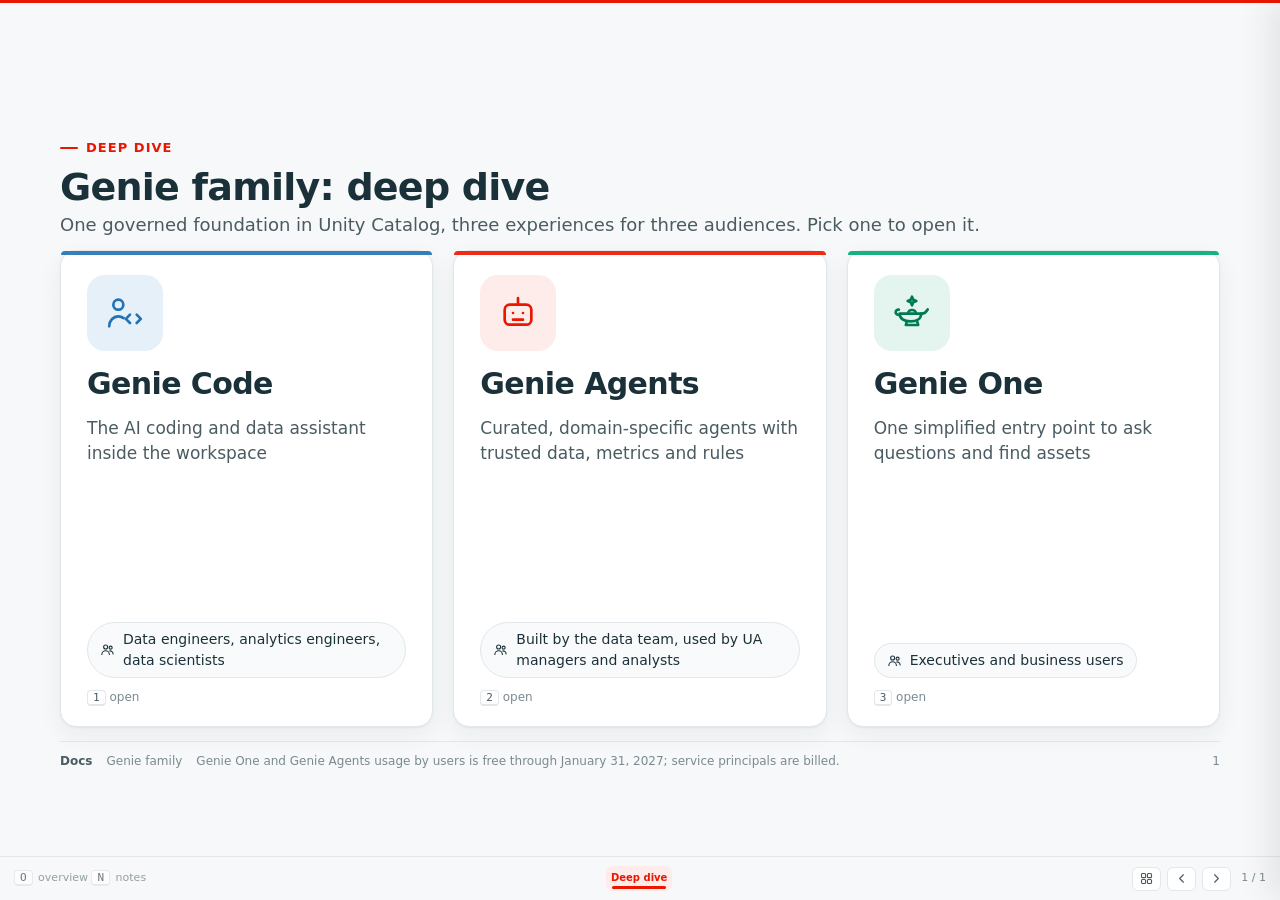
==== index.html @ 666afa41 "Genie family deep dive: standalone page Extracted from the Genie session deck (slide 7).  Co-authore" ====
<!doctype html>
<html lang="en">
<head>
<meta charset="utf-8">
<meta name="viewport" content="width=device-width, initial-scale=1">
<title>Genie family: deep dive</title>
<link rel="icon" type="image/svg+xml" href="data:image/svg+xml,%3Csvg xmlns='http://www.w3.org/2000/svg' viewBox='0 0 32 32'%3E%3Cg fill='none' stroke='%23FF3621' stroke-width='3.2' stroke-linejoin='round' stroke-linecap='round'%3E%3Cpath d='M16 4 28 10.5 16 17 4 10.5Z' fill='%23FF3621'/%3E%3Cpath d='M4 16 16 22.5 28 16'/%3E%3Cpath d='M4 21.5 16 28 28 21.5'/%3E%3C/g%3E%3C/svg%3E">
<link rel="stylesheet" href="style.css?v=1794839270">
</head>
<body>

<!-- Inline SVG icon sprite (no emojis) -->
<svg width="0" height="0" style="position:absolute" aria-hidden="true">
  <symbol id="i-code" viewBox="0 0 24 24"><path d="M8 7l-5 5 5 5M16 7l5 5-5 5M14 4l-4 16"/></symbol>
  <symbol id="i-agent" viewBox="0 0 24 24"><rect x="4" y="7" width="16" height="12" rx="3"/><path d="M12 3v4M9 12h.01M15 12h.01M9 16h6"/></symbol>
  <symbol id="i-one" viewBox="0 0 24 24"><path d="M12 2.2l.75 1.85 1.85.75-1.85.75L12 7.4l-.75-1.85-1.85-.75 1.85-.75z"/><path d="M9.6 12.4c0-1.3 1.05-2.2 2.4-2.2s2.4.9 2.4 2.2"/><path d="M4.6 12.4h12.9c0 2.9-2.6 4.6-6.45 4.6S4.6 15.3 4.6 12.4z"/><path d="M17.5 12.4c1.6.1 2.9-.8 3.9-2.5"/><path d="M4.6 13.2c-1.5.1-2.4-.7-2.4-1.7 0-.9.8-1.6 1.9-1.5"/><path d="M8.9 17l-.6 2.2h7.4l-.6-2.2"/></symbol>
  <symbol id="i-layers" viewBox="0 0 24 24"><path d="M12 3l9 5-9 5-9-5z"/><path d="M3 13l9 5 9-5"/></symbol>
  <symbol id="i-db" viewBox="0 0 24 24"><ellipse cx="12" cy="6" rx="7" ry="3"/><path d="M5 6v12c0 1.7 3.1 3 7 3s7-1.3 7-3V6M5 12c0 1.7 3.1 3 7 3s7-1.3 7-3"/></symbol>
  <symbol id="i-tag" viewBox="0 0 24 24"><path d="M3 12V4h8l10 10-8 8z"/><circle cx="7.5" cy="8.5" r="1.3"/></symbol>
  <symbol id="i-page" viewBox="0 0 24 24"><path d="M6 3h9l4 4v14H6z"/><path d="M15 3v4h4M9 12h7M9 16h5"/></symbol>
  <symbol id="i-cert" viewBox="0 0 24 24"><path d="M12 3l2.4 1.8 3-.2.9 2.9 2.4 1.8-1 2.8 1 2.8-2.4 1.8-.9 2.9-3-.2L12 21l-2.4-1.8-3 .2-.9-2.9-2.4-1.8 1-2.8-1-2.8 2.4-1.8.9-2.9 3 .2z"/><path d="M8.5 12l2.4 2.4 4.6-4.8"/></symbol>
  <symbol id="i-file" viewBox="0 0 24 24"><path d="M14 3H6v18h12V7z"/><path d="M14 3v4h4M9 13h6M9 17h6M9 9h2"/></symbol>
  <symbol id="i-plug" viewBox="0 0 24 24"><path d="M9 3v5M15 3v5M6 8h12v3a6 6 0 01-12 0zM12 17v4"/></symbol>
  <symbol id="i-branch" viewBox="0 0 24 24"><circle cx="12" cy="5" r="2.2"/><circle cx="5" cy="19" r="2.2"/><circle cx="12" cy="19" r="2.2"/><circle cx="19" cy="19" r="2.2"/><path d="M12 7.2v9.6M12 11c-5 0-7 2-7 5.8M12 11c5 0 7 2 7 5.8"/></symbol>
  <symbol id="i-route" viewBox="0 0 24 24"><circle cx="6" cy="18" r="2.5"/><circle cx="18" cy="6" r="2.5"/><path d="M8.5 18H15a3 3 0 000-6H9a3 3 0 010-6h6.5"/></symbol>
  <symbol id="i-check" viewBox="0 0 24 24"><circle cx="12" cy="12" r="9"/><path d="M8 12.5l2.8 2.8L16.5 9.5"/></symbol>
  <symbol id="i-shield" viewBox="0 0 24 24"><path d="M12 3l8 3v6c0 4.5-3.4 8.3-8 9-4.6-.7-8-4.5-8-9V6z"/><path d="M9 12l2 2 4-4"/></symbol>
  <symbol id="i-bolt" viewBox="0 0 24 24"><path d="M13 3L5 13h6l-1 8 8-10h-6z"/></symbol>
  <symbol id="i-terminal" viewBox="0 0 24 24"><rect x="3" y="4" width="18" height="16" rx="2"/><path d="M7 9l3 3-3 3M12 15h5"/></symbol>
  <symbol id="i-play" viewBox="0 0 24 24"><circle cx="12" cy="12" r="9"/><path d="M10 8.5v7l6-3.5z"/></symbol>
  <symbol id="i-flag" viewBox="0 0 24 24"><path d="M5 21V4M5 4h11l-2 4 2 4H5"/></symbol>
  <symbol id="i-link" viewBox="0 0 24 24"><path d="M10 14a4 4 0 005.7 0l3-3a4 4 0 00-5.7-5.7l-1 1"/><path d="M14 10a4 4 0 00-5.7 0l-3 3a4 4 0 005.7 5.7l1-1"/></symbol>
  <symbol id="i-target" viewBox="0 0 24 24"><circle cx="12" cy="12" r="9"/><circle cx="12" cy="12" r="5"/><circle cx="12" cy="12" r="1.3"/></symbol>
  <symbol id="i-chart" viewBox="0 0 24 24"><path d="M4 20V4M4 20h16"/><path d="M8 16v-4M12 16V8M16 16v-6"/></symbol>
  <symbol id="i-users" viewBox="0 0 24 24"><circle cx="9" cy="8" r="3.2"/><path d="M3 20c0-3.3 2.7-6 6-6s6 2.7 6 6"/><circle cx="17" cy="9" r="2.4"/><path d="M15.5 14.3A5 5 0 0121 19"/></symbol>
  <symbol id="i-eye" viewBox="0 0 24 24"><path d="M2 12s3.6-7 10-7 10 7 10 7-3.6 7-10 7S2 12 2 12z"/><circle cx="12" cy="12" r="3"/></symbol>
  <symbol id="i-text" viewBox="0 0 24 24"><path d="M5 6h14M5 11h14M5 16h9"/></symbol>
  <symbol id="i-join" viewBox="0 0 24 24"><circle cx="9" cy="12" r="5.5"/><circle cx="15" cy="12" r="5.5"/></symbol>
  <symbol id="i-server" viewBox="0 0 24 24"><rect x="4" y="4" width="16" height="7" rx="2"/><rect x="4" y="13" width="16" height="7" rx="2"/><path d="M8 7.5h.01M8 16.5h.01"/></symbol>
  <symbol id="i-git" viewBox="0 0 24 24"><circle cx="6" cy="6" r="2.2"/><circle cx="6" cy="18" r="2.2"/><circle cx="18" cy="9" r="2.2"/><path d="M6 8.2v7.6M18 11.2c0 3-3 4.3-9.8 5.4"/></symbol>
  <symbol id="i-chat" viewBox="0 0 24 24"><path d="M4 5h16v11H9l-5 4z"/></symbol>
  <symbol id="i-loop" viewBox="0 0 24 24"><path d="M4 12a8 8 0 0113.7-5.7L20 8.5M20 4v4.5h-4.5M20 12a8 8 0 01-13.7 5.7L4 15.5M4 20v-4.5h4.5"/></symbol>
  <symbol id="i-dash" viewBox="0 0 24 24"><rect x="3" y="4" width="18" height="16" rx="2"/><path d="M3 9h18M8 20V9"/></symbol>
  <symbol id="i-alert" viewBox="0 0 24 24"><path d="M12 3l10 18H2z"/><path d="M12 10v5M12 18h.01"/></symbol>
  <symbol id="i-dev" viewBox="0 0 24 24"><circle cx="8" cy="7" r="3"/><path d="M2.5 20c0-3.3 2.5-6 5.5-6 1.2 0 2.3.4 3.2 1.1"/><path d="M15 13l-2.5 2.5L15 18M19 13l2.5 2.5L19 18"/></symbol>
  <symbol id="i-skill" viewBox="0 0 24 24"><path d="M5 4h10l4 4v12H5z"/><path d="M15 4v4h4"/><path d="M9 14l2 2 4-4"/></symbol>
  <symbol id="i-hash" viewBox="0 0 24 24"><path d="M9 4L7 20M17 4l-2 16M4 9h16M3 15h16"/></symbol>
  <symbol id="i-frame" viewBox="0 0 24 24"><rect x="3" y="4" width="18" height="16" rx="2"/><rect x="7" y="8" width="10" height="8" rx="1"/></symbol>
  <symbol id="i-clock" viewBox="0 0 24 24"><circle cx="12" cy="12" r="9"/><path d="M12 7v5l3 2"/></symbol>
  <symbol id="i-live" viewBox="0 0 24 24"><circle cx="12" cy="12" r="9"/><path d="M10 8.5v7l6-3.5z"/></symbol>
  <symbol id="i-copy" viewBox="0 0 24 24"><rect x="8" y="8" width="12" height="12" rx="2"/><path d="M16 8V5a1 1 0 00-1-1H5a1 1 0 00-1 1v10a1 1 0 001 1h3"/></symbol>
  <symbol id="i-grid" viewBox="0 0 24 24"><rect x="4" y="4" width="6.5" height="6.5" rx="1.5"/><rect x="13.5" y="4" width="6.5" height="6.5" rx="1.5"/><rect x="4" y="13.5" width="6.5" height="6.5" rx="1.5"/><rect x="13.5" y="13.5" width="6.5" height="6.5" rx="1.5"/></symbol>
  <symbol id="i-gate" viewBox="0 0 24 24"><path d="M3 20V9l9-5 9 5v11"/><path d="M7 20v-7h10v7"/><path d="M12 13v7"/></symbol>
  <symbol id="i-down" viewBox="0 0 24 24"><path d="M12 5v14M6 13l6 6 6-6"/></symbol>
  <symbol id="i-box" viewBox="0 0 24 24"><rect x="4" y="4" width="16" height="16" rx="4"/><path d="M8.5 12.3l2.4 2.4 4.7-5"/></symbol>
  <symbol id="i-left" viewBox="0 0 24 24"><path d="M15 6l-6 6 6 6"/></symbol>
  <symbol id="i-right" viewBox="0 0 24 24"><path d="M9 6l6 6-6 6"/></symbol>
</svg>

<div class="progress" id="progress"></div>

<div class="stage">
<div class="deck" id="deck">

<!-- Genie family deep dive (interactive tiles and sub-views) -->
<section class="slide s-tight" data-title="Genie family: deep dive" data-rail="Deep dive" data-color="c-red" data-tiles>
  <span class="kicker">Deep dive</span>
  <h1>Genie family: deep dive</h1>
  <p class="lede">One governed foundation in Unity Catalog, three experiences for three audiences. Pick one to open it.</p>
  <div class="body">
    <div class="bigtiles">
      <button class="bigtile" data-open="d-code">
        <span class="bt-ic"><svg class="ic xl"><use href="#i-dev"/></svg></span>
        <span class="bt-name">Genie Code</span>
        <span class="bt-what">The AI coding and data assistant inside the workspace</span>
        <span class="bt-who"><svg class="ic sm"><use href="#i-users"/></svg>Data engineers, analytics engineers, data scientists</span>
        <span class="bt-key"><kbd>1</kbd> open</span>
      </button>
      <button class="bigtile" data-open="d-agents">
        <span class="bt-ic"><svg class="ic xl"><use href="#i-agent"/></svg></span>
        <span class="bt-name">Genie Agents</span>
        <span class="bt-what">Curated, domain-specific agents with trusted data, metrics and rules</span>
        <span class="bt-who"><svg class="ic sm"><use href="#i-users"/></svg>Built by the data team, used by UA managers and analysts</span>
        <span class="bt-key"><kbd>2</kbd> open</span>
      </button>
      <button class="bigtile" data-open="d-one">
        <span class="bt-ic"><svg class="ic xl"><use href="#i-one"/></svg></span>
        <span class="bt-name">Genie One</span>
        <span class="bt-what">One simplified entry point to ask questions and find assets</span>
        <span class="bt-who"><svg class="ic sm"><use href="#i-users"/></svg>Executives and business users</span>
        <span class="bt-key"><kbd>3</kbd> open</span>
      </button>
    </div>
  </div>
  <div class="foot"><div class="docs"><b>Docs</b>
    <a href="https://learn.microsoft.com/en-us/azure/databricks/genie/">Genie family</a>
    <span class="fnote">Genie One and Genie Agents usage by users is free through January 31, 2027; service principals are billed.</span>
  </div><span>1</span></div>
  <aside class="n"><ul>
    <li>Three products, one foundation. Same data, same permissions, three audiences.</li>
    <li>Press 1, 2 or 3 to open a view (B for agent best practices), Esc to come back. Right arrow walks Code, Agents, Best practices, One.</li>
    <li>The pricing note matters for the gateway design: user identity is free until end of January, service principals are billed.</li>
  </ul></aside>

  <!-- Detail: Genie Code -->
  <div class="detail" id="d-code">
    <div class="d-head"><button class="back" data-close><svg class="ic sm"><use href="#i-left"/></svg>Back <kbd>Esc</kbd></button>
      <nav class="tabs"><button data-open="d-code" class="on"><kbd>1</kbd>Genie Code</button><button data-open="d-agents" class=""><kbd>2</kbd>Genie Agents</button><button data-open="d-bp" class=""><kbd>b</kbd>Agent best practices</button><button data-open="d-one" class=""><kbd>3</kbd>Genie One</button></nav>
      <span class="d-title"><span class="badge-ic"><svg class="ic"><use href="#i-dev"/></svg></span>Genie Code</span>
      <span class="d-sub">For data engineers, analytics engineers and data scientists</span></div>
    <div class="d-grid">
      <div class="d-col">
        <h3>Where it runs</h3>
        <div class="chips">
          <span class="chip">Notebooks</span><span class="chip">SQL editor</span><span class="chip">Lakeflow Pipelines Editor</span><span class="chip">AI/BI dashboards</span><span class="chip">MLflow</span><span class="chip">Full-page command center</span>
        </div>
        <h3 style="margin-top:14px">Ask it for a task, it plans and runs it</h3>
        <div class="prompt gc c-blue"><span class="gc-tag">Analyze</span><span class="gc-p">"Write SQL on mv_ua_performance that shows weekly CPI, CTR and IPM for PixelMuse on TikTok Ads since September, run it, and explain what changed."</span>
          <span class="gc-a"><button class="copy" data-copy="Write SQL on mv_ua_performance that shows weekly CPI, CTR and IPM for PixelMuse on TikTok Ads since September, run it, and explain what changed." data-label="Copy prompt"><svg class="ic sm"><use href="#i-copy"/></svg><span>Copy prompt</span></button><a class="live-btn gc-open" target="_blank" rel="noopener" hidden><svg class="ic sm"><use href="#i-live"/></svg>Open in Genie Code</a></span></div>
        <div class="prompt gc c-orange"><span class="gc-tag">Build</span><span class="gc-p">"Draft a metric view YAML mv_ua_creative_health with IPM, CTR and CPI by app, channel and install week, with comments, display names and synonyms. Show the YAML only."</span>
          <span class="gc-a"><button class="copy" data-copy="Draft a metric view YAML mv_ua_creative_health with IPM, CTR and CPI by app, channel and install week, with comments, display names and synonyms. Show the YAML only." data-label="Copy prompt"><svg class="ic sm"><use href="#i-copy"/></svg><span>Copy prompt</span></button><a class="live-btn gc-open" target="_blank" rel="noopener" hidden><svg class="ic sm"><use href="#i-live"/></svg>Open in Genie Code</a></span></div>
        <div class="prompt gc c-green"><span class="gc-tag">Explain</span><span class="gc-p">"Explain how ROAS D7 is defined in mv_ua_performance, why immature cohorts are excluded, and how it differs from Blended ROAS."</span>
          <span class="gc-a"><button class="copy" data-copy="Explain how ROAS D7 is defined in mv_ua_performance, why immature cohorts are excluded, and how it differs from Blended ROAS." data-label="Copy prompt"><svg class="ic sm"><use href="#i-copy"/></svg><span>Copy prompt</span></button><a class="live-btn gc-open" target="_blank" rel="noopener" hidden><svg class="ic sm"><use href="#i-live"/></svg>Open in Genie Code</a></span></div>
        <p class="fine gc-hint" hidden>Opens the demo notebook: press Cmd+I and paste.</p>
        <p class="fine">Autonomous agent: plans, retrieves context, runs code and fixes errors. Governed by your Unity Catalog permissions.</p>
      </div>
      <div class="d-col">
        <div class="card tight">
          <div class="head"><div class="badge-ic"><svg class="ic"><use href="#i-skill"/></svg></div><h2>Skill-aware</h2></div>
          <ul>
            <li>Ships with built-in skills for notebooks, Unity Catalog, dashboards, pipelines and MLflow</li>
            <li>Add your own: workspace skills in <code>Workspace/.assistant/skills/</code>, user skills in your home folder</li>
            <li>Open Agent Skills standard; loaded automatically when relevant, or <code>@</code> mention one</li>
          </ul>
        </div>
        <button class="cta" data-open="d-own">
          <span class="badge-ic"><svg class="ic"><use href="#i-terminal"/></svg></span>
          <span><b>Your IDE, your coding agent</b><small>Not everyone builds in Genie Code. Use VS Code or Cursor with Claude Code, Codex or Cursor Agent, connected through Unity Gateway</small></span>
          <span class="bt-key"><kbd>C</kbd> open</span>
        </button>
      </div>
    </div>
    <div class="foot"><div class="docs"><b>Docs</b>
      <a href="https://learn.microsoft.com/en-us/azure/databricks/genie-code/">Genie Code</a>
      <a href="https://learn.microsoft.com/en-us/azure/databricks/genie-code/skills">Genie Code skills</a>
      <a href="https://learn.microsoft.com/en-us/azure/databricks/agent-skills/">Agent skills for coding assistants</a>
      <a href="https://learn.microsoft.com/en-us/azure/databricks/genie-agents/monitor#debug-responses-with-genie-code">Debug Genie with Genie Code</a>
    </div><span>Deep dive / Genie Code</span></div>
    <aside class="n"><ul>
      <li>This is for the people who build: the data platform team and analytics engineers.</li>
      <li>Three prompts, three jobs: analyze with SQL, build a metric view, explain a definition. Each runs on the demo data; open the notebook, press Cmd+I and paste.</li>
      <li>Skills are the lever for your standards: naming conventions, dbt patterns, PII handling, as a workspace skill everyone gets.</li>
      <li>If the team prefers Claude Code, Codex or Cursor, press C: same governance, same Genie, same skills.</li>
    </ul></aside>
  </div>

  <!-- Detail: Genie Agents -->
  <div class="detail" id="d-agents">
    <div class="d-head"><button class="back" data-close><svg class="ic sm"><use href="#i-left"/></svg>Back <kbd>Esc</kbd></button>
      <nav class="tabs"><button data-open="d-code" class=""><kbd>1</kbd>Genie Code</button><button data-open="d-agents" class="on"><kbd>2</kbd>Genie Agents</button><button data-open="d-bp" class=""><kbd>b</kbd>Agent best practices</button><button data-open="d-one" class=""><kbd>3</kbd>Genie One</button></nav>
      <span class="d-title"><span class="badge-ic"><svg class="ic"><use href="#i-agent"/></svg></span>Genie Agents</span>
      <span class="d-sub">Domain-specific environments where data teams configure trusted data, metrics and business rules</span></div>
    <div class="personas">
      <div class="p-group">
        <div class="persona c-blue"><span class="p-ic"><svg class="ic"><use href="#i-dev"/></svg></span><b>Curator</b><small>data team</small></div>
        <span class="plus">+</span>
        <div class="persona c-orange"><span class="p-ic"><svg class="ic"><use href="#i-target"/></svg></span><b>Subject matter expert</b><small>e.g. UA lead</small></div>
      </div>
      <div class="p-arrow c-orange"><span>build and tune</span><svg viewBox="0 0 120 16" class="arr"><path d="M2 8h112M106 2l8 6-8 6"/></svg><small>metric views, examples, benchmarks</small></div>
      <div class="persona agent c-red"><span class="p-ic"><svg class="ic"><use href="#i-agent"/></svg></span><b>UA Performance</b><small>Genie Agent</small></div>
      <div class="p-arrow c-green"><span>ask</span><svg viewBox="0 0 120 16" class="arr"><path d="M2 8h112M106 2l8 6-8 6"/></svg><small>in plain language</small></div>
      <div class="persona c-green"><span class="p-ic"><svg class="ic"><use href="#i-users"/></svg></span><b>End users</b><small>UA managers, marketing analysts</small></div>
    </div>
    <div class="d-grid" style="margin-top:14px">
      <div class="d-col">
        <h3>Questions it should answer</h3>
        <div class="bubble">Which channels had the best ROAS D7 in October?</div>
        <div class="bubble">Why did PixelMuse CPI on TikTok go up in October?</div>
        <div class="bubble">Which campaigns are below a 20% ROAS D7 target?</div>
        <button class="cta c-orange" data-open="d-bp"><span class="badge-ic"><svg class="ic"><use href="#i-check"/></svg></span><span><b>Agent best practices</b><small>How to build an agent like this one: nine habits from the official docs</small></span><span class="bt-key"><kbd>b</kbd> open</span></button>
      </div>
      <div class="d-col">
        <h3>Ways to reach it</h3>
        <div class="access">
          <a href="https://learn.microsoft.com/en-us/azure/databricks/genie-agents/talk-to-genie"><svg class="ic sm"><use href="#i-chat"/></svg>Genie Agent UI</a>
          <a href="https://learn.microsoft.com/en-us/azure/databricks/genie-one/chat"><svg class="ic sm"><use href="#i-one"/></svg>Genie One</a>
          <a href="https://learn.microsoft.com/en-us/azure/databricks/genie-one/genie-slack"><svg class="ic sm"><use href="#i-hash"/></svg>Slack</a>
          <a href="https://learn.microsoft.com/en-us/azure/databricks/integrations/msft-teams"><svg class="ic sm"><use href="#i-users"/></svg>Microsoft Teams</a>
          <a href="https://learn.microsoft.com/en-us/azure/databricks/genie-agents/embed"><svg class="ic sm"><use href="#i-frame"/></svg>Embedded in an app (iframe)</a>
          <a href="https://learn.microsoft.com/en-us/azure/databricks/genie-agents/conversation-api"><svg class="ic sm"><use href="#i-server"/></svg>Conversation API</a>
          <a href="https://learn.microsoft.com/en-us/azure/databricks/agents/mcp-tools/genie-agent"><svg class="ic sm"><use href="#i-terminal"/></svg>Genie Agent MCP server <span class="pill pp">Public Preview</span></a>
          <a href="https://learn.microsoft.com/en-us/azure/databricks/dashboards/genie-spaces"><svg class="ic sm"><use href="#i-dash"/></svg>Ask Genie on dashboards</a>
        </div>
      </div>
    </div>
    <div class="foot"><div class="docs"><b>Docs</b>
      <a href="https://learn.microsoft.com/en-us/azure/databricks/genie-agents/">Genie Agents</a>
      <a href="https://learn.microsoft.com/en-us/azure/databricks/genie-agents/best-practices">Curate an effective agent</a>
      <a href="https://learn.microsoft.com/en-us/azure/databricks/genie-agents/monitor">Test and monitor</a>
    </div><span>Deep dive / Genie Agents</span></div>
    <aside class="n"><ul>
      <li>An agent is a team effort: the curator knows the data, the UA lead knows what the numbers mean.</li>
      <li>These three questions are in the demo agent's benchmark set. Notice how specific they are: that is what good pilot questions look like.</li>
      <li>One agent, many doors: the same agent answers in its own UI, Genie One, Slack, Teams, an embedded iframe, the API or MCP.</li>
    </ul></aside>
  </div>

  <!-- Detail: Genie One -->
  <div class="detail" id="d-one">
    <div class="d-head"><button class="back" data-close><svg class="ic sm"><use href="#i-left"/></svg>Back <kbd>Esc</kbd></button>
      <nav class="tabs"><button data-open="d-code" class=""><kbd>1</kbd>Genie Code</button><button data-open="d-agents" class=""><kbd>2</kbd>Genie Agents</button><button data-open="d-bp" class=""><kbd>b</kbd>Agent best practices</button><button data-open="d-one" class="on"><kbd>3</kbd>Genie One</button></nav>
      <span class="d-title"><span class="badge-ic"><svg class="ic"><use href="#i-one"/></svg></span>Genie One</span>
      <span class="d-sub">For executives, leadership and cross-functional business users <button class="ent-btn" data-ent><svg class="ic sm"><use href="#i-shield"/></svg>Enterprise-ready features</button></span></div>
    <div class="d-grid one">
      <div class="d-col">
        <svg class="onemap" viewBox="0 0 620 236" role="img" aria-label="Genie One routes a question to Genie Agents, dashboards, apps, metric views and Pages under the asking user's Unity Catalog permissions">
          <rect x="6" y="62" width="608" height="170" rx="14" class="frame"/>
          <text x="20" y="225" class="frame-t">Unity Catalog permissions of the asking user</text>
          <rect x="210" y="4" width="200" height="44" rx="12" class="hub"/>
          <text x="310" y="24" class="hub-t">Genie One</text>
          <text x="310" y="40" class="hub-s">routes, answers, cites sources</text>
          <g class="edges"><path d="M310 48 V74"/><path d="M85 74 H535"/><path d="M85 74 V84"/><path d="M235 74 V84"/><path d="M385 74 V84"/><path d="M535 74 V84"/>
            <path d="M160 74 V150"/><path d="M310 74 V150"/><path d="M460 74 V150"/></g>
          <g class="node agent"><rect x="20" y="84" width="130" height="50" rx="10"/><text x="85" y="105">UA</text><text x="85" y="121">Performance</text></g>
          <g class="node agent"><rect x="170" y="84" width="130" height="50" rx="10"/><text x="235" y="105">Subscription</text><text x="235" y="121">Revenue</text></g>
          <g class="node agent"><rect x="320" y="84" width="130" height="50" rx="10"/><text x="385" y="105">UA Playbook</text><text x="385" y="121">(files)</text></g>
          <g class="node"><rect x="470" y="84" width="130" height="50" rx="10"/><text x="535" y="105">AI/BI</text><text x="535" y="121">dashboards</text></g>
          <g class="node"><rect x="94" y="150" width="132" height="44" rx="10"/><text x="160" y="176">Metric views, tables</text></g>
          <g class="node page"><rect x="244" y="150" width="132" height="44" rx="10"/><text x="310" y="176">Pages</text></g>
          <g class="node"><rect x="394" y="150" width="132" height="44" rx="10"/><text x="460" y="176">Apps</text></g>
        </svg>
        <p class="fine">"It searches available Genie Agents for one relevant to your question." If none matches, it searches for relevant data assets.</p>
      </div>
      <div class="d-col">
        <h3>Use it when</h3>
        <div class="scen"><svg class="ic sm"><use href="#i-chart"/></svg><span>The CEO asks how marketing efficiency trended this quarter across all apps</span></div>
        <div class="scen"><svg class="ic sm"><use href="#i-route"/></svg><span>Someone needs the right dashboard or agent without knowing where it lives</span></div>
        <div class="scen"><svg class="ic sm"><use href="#i-page"/></svg><span>A manager asks for the definition of pLTV and gets the certified Page, cited</span></div>
        <div class="scen"><svg class="ic sm"><use href="#i-clock"/></svg><span>A morning briefing across domains, as a scheduled task by email</span></div>
      </div>
    </div>
    <div class="onto">
      <div class="onto-h"><svg class="ic"><use href="#i-layers"/></svg><b>Genie Ontology</b><span>"Genie treats modeled knowledge as more authoritative than learned knowledge, so it takes precedence when the two conflict."</span></div>
      <div class="onto-g">
        <div class="onto-c mod"><h4>Modeled knowledge <small>you define, govern and certify</small></h4><div class="chips">
          <a class="chip" href="https://learn.microsoft.com/en-us/azure/databricks/uc-semantics/agent-metadata">Metric views: comments, display names, synonyms, formats</a>
          <a class="chip" href="https://learn.microsoft.com/en-us/azure/databricks/uc-semantics/pages">Pages with synonyms</a>
          <a class="chip" href="https://learn.microsoft.com/en-us/azure/databricks/uc-semantics/domains">Domains</a>
          <a class="chip" href="https://learn.microsoft.com/en-us/azure/databricks/uc-semantics/wikis">Wikis <span class="pill beta">Beta</span></a>
          <a class="chip" href="https://learn.microsoft.com/en-us/azure/databricks/data-governance/unity-catalog/certify-deprecate-data">Certification and deprecation</a>
          <a class="chip" href="https://learn.microsoft.com/en-us/azure/databricks/genie/genie-ontology/">Curated Genie Agents</a></div></div>
        <div class="onto-c lrn"><h4>Learned knowledge <small>extracted automatically, ranked by authority</small></h4><div class="chips">
          <span class="chip">Metric views</span><span class="chip">Dashboards</span><span class="chip">SQL queries, incl. dbt runs</span><span class="chip">Genie Agents</span>
          <a class="chip" href="https://learn.microsoft.com/en-us/azure/databricks/genie/genie-ontology/external-knowledge-sources/">BI tool definitions <span class="pill beta">Beta</span></a></div></div>
        <div class="onto-c base"><h4>Also in play</h4><div class="chips">
          <a class="chip" href="https://learn.microsoft.com/en-us/azure/databricks/genie-agents/concepts">UC table and column comments, PK and FK (Genie Agents)</a>
          <a class="chip" href="https://learn.microsoft.com/en-us/azure/databricks/genie-one/chat">Your memories and past conversations (Genie One, cited)</a></div></div>
        <a class="onto-c ready" href="https://github.com/databricks-solutions/genie-ontology-readiness" target="_blank" rel="noopener"><h4>Check your readiness</h4>
          <div class="verbs"><span><b>Assess</b> 7 pillars, 0 to 100 score</span><span><b>Plan</b> prioritized actions</span><span><b>Learn</b> best practices</span></div>
          <span class="gh"><svg class="ic sm"><use href="#i-git"/></svg>genie-ontology-readiness (Databricks App)</span><span class="cta">Run it on your workspace <span aria-hidden="true">&rarr;</span></span></a>
      </div>
    </div>
    <div class="ent-modal" id="ent-modal"><div class="ent-box"><div class="bp-mh"><span class="bpc-ic c-green"><svg class="ic"><use href="#i-shield"/></svg></span><b>Genie One: enterprise-ready</b><button class="back" data-closeent>Close <kbd>Esc</kbd></button></div><div class="ent-grid"><div class="ent-card c-green"><span class="ent-ic"><svg class="ic"><use href="#i-dash"/></svg></span><div class="ent-t">Branded homepage</div><div class="ent-l">Admins set brand color, logo, a Markdown welcome and pinned agents or dashboards.</div><a href="https://learn.microsoft.com/en-us/azure/databricks/genie-one/customize-genie-homepage" target="_blank" rel="noopener">Docs</a></div><div class="ent-card c-blue"><span class="ent-ic"><svg class="ic"><use href="#i-link"/></svg></span><div class="ent-t">Custom URL<span class="pill pp">Public Preview</span></div><div class="ent-l">One branded entry point for the account, for example acme.azuredatabricks.net/one.</div><a href="https://learn.microsoft.com/en-us/azure/databricks/admin/account-settings/custom-url" target="_blank" rel="noopener">Docs</a></div><div class="ent-card c-navy"><span class="ent-ic"><svg class="ic"><use href="#i-layers"/></svg></span><div class="ent-t">Account-level Genie One</div><div class="ent-l">A unified view across workspaces that shows only assets shared with each user.</div><a href="https://learn.microsoft.com/en-us/azure/databricks/genie-one/#account-level-genie-one" target="_blank" rel="noopener">Docs</a></div><div class="ent-card c-red"><span class="ent-ic"><svg class="ic"><use href="#i-shield"/></svg></span><div class="ent-t">Runs as the user</div><div class="ent-l">Queries run as the asker: UC privileges, row filters, masks and bindings apply.</div><a href="https://learn.microsoft.com/en-us/azure/databricks/genie-one/#governance-and-permissions" target="_blank" rel="noopener">Docs</a></div><div class="ent-card c-orange"><span class="ent-ic"><svg class="ic"><use href="#i-users"/></svg></span><div class="ent-t">Least-privilege access</div><div class="ent-l">Consumer access, the least-privileged entitlement, is enough for chat.</div><a href="https://learn.microsoft.com/en-us/azure/databricks/genie-one/#open-genie-one" target="_blank" rel="noopener">Docs</a></div><div class="ent-card c-blue"><span class="ent-ic"><svg class="ic"><use href="#i-users"/></svg></span><div class="ent-t">Account-only users<span class="pill beta">Beta</span></div><div class="ent-l">Users from your identity provider without a workspace get a limited experience.</div><a href="https://learn.microsoft.com/en-us/azure/databricks/genie-one/account-only-user-access" target="_blank" rel="noopener">Docs</a></div><div class="ent-card c-navy"><span class="ent-ic"><svg class="ic"><use href="#i-server"/></svg></span><div class="ent-t">Front-end Private Link<span class="pill beta">Beta</span></div><div class="ent-l">Reach account-level Genie One over a private connection.</div><a href="https://learn.microsoft.com/en-us/azure/databricks/security/network/front-end/front-end-private-connect-account" target="_blank" rel="noopener">Docs</a></div><div class="ent-card c-green"><span class="ent-ic"><svg class="ic"><use href="#i-chart"/></svg></span><div class="ent-t">Genie tracing<span class="pill beta">Beta</span></div><div class="ent-l">Prompts, responses and tool results land in the Unity Gateway trace table.</div><a href="https://learn.microsoft.com/en-us/azure/databricks/ai-gateway/genie-traces" target="_blank" rel="noopener">Docs</a></div><div class="ent-card c-orange"><span class="ent-ic"><svg class="ic"><use href="#i-plug"/></svg></span><div class="ent-t">External sources via MCP</div><div class="ent-l">Per-user OAuth; the gateway authorizes each call and records usage.</div><a href="https://learn.microsoft.com/en-us/azure/databricks/genie-one/external-sources" target="_blank" rel="noopener">Docs</a></div><div class="ent-card c-red"><span class="ent-ic"><svg class="ic"><use href="#i-chat"/></svg></span><div class="ent-t">Where people work</div><div class="ent-l">Slack, Microsoft Teams and mobile, plus a Chrome extension (Beta).</div><a href="https://learn.microsoft.com/en-us/azure/databricks/genie-one/mobile" target="_blank" rel="noopener">Docs</a></div></div><p class="fine">No chip means the docs show no preview label. Custom URL and the account-level view are configured by account admins.</p></div></div>
    <div class="foot"><div class="docs"><b>Docs</b>
      <a href="https://learn.microsoft.com/en-us/azure/databricks/genie-one/">Genie One</a>
      <a href="https://learn.microsoft.com/en-us/azure/databricks/genie-one/chat">Chat in Genie One</a>
      <a href="https://learn.microsoft.com/en-us/azure/databricks/genie/genie-ontology/">Genie Ontology</a>
      <a href="https://learn.microsoft.com/en-us/azure/databricks/uc-semantics/">Unity Catalog semantics</a>
    </div><span>Deep dive / Genie One</span></div>
    <aside class="n"><ul>
      <li>This is the front door for leadership. They don't know, and shouldn't need to know, which agent owns which KPI.</li>
      <li>Everything sits inside the user's own Unity Catalog permissions: a BU lead only sees their BU, even through Genie One.</li>
      <li>The pLTV example is the one to show live: the answer cites the Page we certified.</li>
      <li>Scheduled tasks make it a daily briefing without anyone building a report.</li>
      <li>If they ask about production readiness, open Enterprise-ready features: branding, custom URL, Private Link, tracing, all with status as documented.</li>
      <li>Bottom band: what feeds the answers. Genie learns from dashboards and queries, including the ones dbt runs; what we model wins when they disagree.</li>
    </ul></aside>
  </div>
  <!-- Detail: own coding agent -->
  <div class="detail" id="d-own" data-parent="d-code">
    <div class="d-head"><button class="back" data-open="d-code"><svg class="ic sm"><use href="#i-left"/></svg>Genie Code <kbd>Esc</kbd></button>
      <nav class="tabs"><button data-open="d-code" class="on"><kbd>1</kbd>Genie Code</button><button data-open="d-agents" class=""><kbd>2</kbd>Genie Agents</button><button data-open="d-bp" class=""><kbd>b</kbd>Agent best practices</button><button data-open="d-one" class=""><kbd>3</kbd>Genie One</button></nav>
      <span class="d-title"><span class="badge-ic"><svg class="ic"><use href="#i-terminal"/></svg></span>Your IDE, your coding agent</span>
      <span class="d-sub">Genie Code is one option, not the only one. Keep VS Code or Cursor and Claude Code, Codex or Cursor Agent: Unity Gateway connects them to governed models, Genie and your skills.</span></div>
    <div class="own">
      <div class="card tight own-c">
        <div class="head"><div class="badge-ic"><svg class="ic"><use href="#i-bolt"/></svg></div><h2>Connect with the Unity Gateway CLI</h2><span class="pill ga">Unity Gateway GA</span></div>
<pre class="mini"><span class="c"># install once (needs Python 3.12+ and uv)</span>
uv tool install git+https://github.com/databricks/unity-gateway
<span class="c"># launch your agent from the project folder; sign in on first use</span>
ug claude        <span class="c"># Claude Code: models, MCP, skills</span>
ug codex         <span class="c"># Codex: models, MCP, skills</span>
ug mcp add --agents cursor   <span class="c"># Cursor IDE: MCP tools</span>
ug cursor        <span class="c"># Cursor Agent CLI: MCP only</span></pre>
        <p class="fine" style="margin:2px 0 0">Manual alternative: point the agent at <code>https://&lt;workspace-hostname&gt;/ai-gateway/anthropic</code> (Claude Code), <code>.../ai-gateway/codex/v1</code> (Codex) or <code>.../ai-gateway/cursor/v1</code> (Cursor IDE) with a Databricks token.</p>
        <h3>What you get</h3>
        <ul>
          <li>Every request in <code>system.ai_gateway.usage</code>: user, model, tokens, session, agent</li>
          <li>Coding Agents usage dashboard; spend limits with <code>ug usage</code>; admins can configure agents centrally</li>
          <li>Unified trace table for gateway and agent traces <span class="pill beta">Beta</span></li>
        </ul>
      </div>
      <div class="card tight own-c">
        <div class="head"><div class="badge-ic"><svg class="ic"><use href="#i-plug"/></svg></div><h2>Genie and data as tools (MCP)</h2></div>
<pre class="mini"><span class="c"># add Genie One to your agent</span>
ug mcp add --agents claude --names system.ai.genie_one_mcp
<span class="c"># manual: Genie One MCP</span>
https://&lt;workspace-hostname&gt;/ai-gateway/mcp-services/
  system.ai.genie_one_mcp?o=&lt;workspace-id&gt;
<span class="c"># manual: one curated Genie Agent</span>
https://&lt;workspace-hostname&gt;/api/2.0/mcp/genie/&lt;space-id&gt;</pre>
        <div class="mcp-list">
          <span><b>Genie One MCP</b> <span class="pill ga">GA</span> needs <code>EXECUTE</code> on <code>system.ai.genie_one_mcp</code>; OAuth scope <code>ai-gateway</code></span>
          <span><b>Genie Agent MCP</b> <span class="pill pp">Public Preview</span> Managed MCP Servers preview; OAuth scope <code>genie</code></span>
          <span><b>Databricks SQL MCP</b> <span class="pill beta">Beta</span> <code>system.ai.dbsql</code></span>
        </div>
        <h3>Skills for building on Databricks</h3>
        <ul>
          <li><code>databricks aitools install</code>: official <a href="https://github.com/databricks/databricks-agent-skills">Databricks agent skills</a>, the skills we used to build this demo</li>
          <li><code>ug skills add</code>: your team's published skills <span class="pill beta">Beta</span></li>
        </ul>
      </div>
    </div>
    <div class="ide">
      <svg class="ic"><use href="#i-git"/></svg><b>Build and deploy from the IDE</b>
      <a href="https://learn.microsoft.com/en-us/azure/databricks/dev-tools/vscode-ext/">Databricks IDE extension for VS Code and Cursor</a>
      <a href="https://learn.microsoft.com/en-us/azure/databricks/dev-tools/bundles/">Declarative Automation Bundles</a>
      <a href="https://learn.microsoft.com/en-us/azure/databricks/dev-tools/cli/">Databricks CLI: <code>databricks bundle deploy</code></a>
    </div>
    <div class="foot"><div class="docs"><b>Docs</b>
      <a href="https://learn.microsoft.com/en-us/azure/databricks/ai-gateway/coding-agent-quickstart">Get started (ug)</a>
      <a href="https://learn.microsoft.com/en-us/azure/databricks/ai-gateway/coding-agent-supported-agents">Supported coding agents</a>
      <a href="https://learn.microsoft.com/en-us/azure/databricks/ai-gateway/coding-agent-claude">Claude Code</a>
      <a href="https://learn.microsoft.com/en-us/azure/databricks/ai-gateway/coding-agent-codex">Codex</a>
      <a href="https://learn.microsoft.com/en-us/azure/databricks/ai-gateway/coding-agent-cursor">Cursor</a>
      <a href="https://learn.microsoft.com/en-us/azure/databricks/ai-gateway/coding-agent-observability">Monitor coding agents</a>
      <a href="https://learn.microsoft.com/en-us/azure/databricks/agents/mcp-tools/genie-mcp">Genie One MCP</a>
      <a href="https://learn.microsoft.com/en-us/azure/databricks/agent-skills/">Agent skills</a>
    </div><span>Deep dive / Genie Code / your IDE</span></div>
    <aside class="n"><ul>
      <li>Lead with this: many developers don't want to build Databricks resources in Genie Code. They keep their IDE and their agent.</li>
      <li>One command, ug claude or ug codex, and they are on governed models with usage per user and session.</li>
      <li>Left: the models go through Unity Gateway, so usage, spend and traces land in system tables, attributed per user and session.</li>
      <li>Right: the same Genie One the business uses becomes a tool in the coding agent, with the user's own permissions.</li>
      <li>Skills teach the agent how to build on Databricks; MCP lets it do the work. Most setups use both.</li>
    </ul></aside>
  </div>
  <!-- Detail: Agent best practices (between Genie Agents and Genie One) -->
  <div class="detail" id="d-bp">
    <div class="d-head"><button class="back" data-close><svg class="ic sm"><use href="#i-left"/></svg>Back <kbd>Esc</kbd></button>
      <nav class="tabs"><button data-open="d-code" class=""><kbd>1</kbd>Genie Code</button><button data-open="d-agents" class=""><kbd>2</kbd>Genie Agents</button><button data-open="d-bp" class="on"><kbd>b</kbd>Agent best practices</button><button data-open="d-one" class=""><kbd>3</kbd>Genie One</button></nav>
      <span class="d-title"><span class="badge-ic"><svg class="ic"><use href="#i-check"/></svg></span>Best practices for Genie Agents</span>
      <span class="d-sub">Nine habits from the official docs. Open any card for the details.</span></div>
    <div class="bpcards">
      <div class="bpc">
        <div class="bpc-ic"><svg class="ic"><use href="#i-target"/></svg></div>
        <div class="bpc-t">Scope and audience</div>
        <div class="bpc-l">One topic, one audience, few tables.</div>
        <span class="bpc-demo"><b>Demo</b>2 metric views + 1 function</span>
        <div class="bpc-a"><button class="more-btn" data-more="m0">See more</button><a href="https://learn.microsoft.com/en-us/azure/databricks/genie-agents/best-practices#define-the-purpose-of-your-agent">Docs</a></div>
        <div class="bpc-more" id="m0"><ul><li><a href="https://learn.microsoft.com/en-us/azure/databricks/genie-agents/best-practices#define-the-purpose-of-your-agent">One topic and one audience per agent</a></li><li><a href="https://learn.microsoft.com/en-us/azure/databricks/genie-agents/best-practices#start-small">Five or fewer tables, few columns; 50 is the hard limit</a></li><li><a href="https://learn.microsoft.com/en-us/azure/databricks/genie-agents/set-up#configure-settings">Describe the purpose in the agent description</a></li></ul></div>
      </div>
      <div class="bpc">
        <div class="bpc-ic"><svg class="ic"><use href="#i-text"/></svg></div>
        <div class="bpc-t">Data and metadata</div>
        <div class="bpc-l">Describe everything in Unity Catalog.</div>
        <span class="bpc-demo"><b>Demo</b>Commented tables, keys, synonyms</span>
        <div class="bpc-a"><button class="more-btn" data-more="m1">See more</button><a href="https://learn.microsoft.com/en-us/azure/databricks/genie-agents/best-practices">Docs</a></div>
        <div class="bpc-more" id="m1"><ul><li><a href="https://learn.microsoft.com/en-us/azure/databricks/genie-agents/best-practices#start-small">Clear UC table and column descriptions</a></li><li><a href="https://learn.microsoft.com/en-us/azure/databricks/genie-agents/tune-quality#knowledge-mining-recommendations">PK and FK become join relationships</a></li><li><a href="https://learn.microsoft.com/en-us/azure/databricks/genie-agents/tune-quality#hide-or-show-relevant-columns">Pre-join into views or metric views; hide confusing columns</a></li></ul></div>
      </div>
      <div class="bpc">
        <div class="bpc-ic"><svg class="ic"><use href="#i-code"/></svg></div>
        <div class="bpc-t">Teach with SQL</div>
        <div class="bpc-l">SQL over prose, every time.</div>
        <span class="bpc-demo"><b>Demo</b>6 example SQL, 3 filter snippets</span>
        <div class="bpc-a"><button class="more-btn" data-more="m2">See more</button><a href="https://learn.microsoft.com/en-us/azure/databricks/genie-agents/tune-quality">Docs</a></div>
        <div class="bpc-more" id="m2"><ul><li><a href="https://learn.microsoft.com/en-us/azure/databricks/genie-agents/tune-quality#add-example-sql-queries-and-functions">Example SQL titled with the typical phrasing</a></li><li><a href="https://learn.microsoft.com/en-us/azure/databricks/genie-agents/tune-quality#trusted-assets">Parameters and SQL functions as trusted assets</a></li><li><a href="https://learn.microsoft.com/en-us/azure/databricks/genie-agents/tune-quality#define-sql-expressions">SQL expressions for measures, filters, fields</a></li><li><a href="https://learn.microsoft.com/en-us/azure/databricks/genie-agents/tune-quality#define-join-relationships">Join relationships when keys are not enough</a></li></ul></div>
      </div>
      <div class="bpc">
        <div class="bpc-ic"><svg class="ic"><use href="#i-eye"/></svg></div>
        <div class="bpc-t">Prompt matching</div>
        <div class="bpc-l">Match values users actually type.</div>
        <span class="bpc-demo"><b>Demo</b>9 dimension column configs</span>
        <div class="bpc-a"><button class="more-btn" data-more="m3">See more</button><a href="https://learn.microsoft.com/en-us/azure/databricks/genie-agents/tune-quality#prompt-matching-overview">Docs</a></div>
        <div class="bpc-more" id="m3"><ul><li><a href="https://learn.microsoft.com/en-us/azure/databricks/genie-agents/tune-quality#manage-format-assistance">Format assistance is on by default</a></li><li><a href="https://learn.microsoft.com/en-us/azure/databricks/genie-agents/tune-quality#prompt-matching-components">Entity matching on categorical strings: up to 120 columns, 1,024 values each</a></li><li><a href="https://learn.microsoft.com/en-us/azure/databricks/genie-agents/tune-quality#prompt-matching-components">A row filter excludes the whole table from prompt matching</a></li></ul></div>
      </div>
      <div class="bpc">
        <div class="bpc-ic"><svg class="ic"><use href="#i-chat"/></svg></div>
        <div class="bpc-t">Instructions last</div>
        <div class="bpc-l">Text only for global rules.</div>
        <span class="bpc-demo"><b>Demo</b>One short instructions block</span>
        <div class="bpc-a"><button class="more-btn" data-more="m4">See more</button><a href="https://learn.microsoft.com/en-us/azure/databricks/genie-agents/best-practices#choose-the-right-instruction-type">Docs</a></div>
        <div class="bpc-more" id="m4"><ul><li><a href="https://learn.microsoft.com/en-us/azure/databricks/genie-agents/best-practices#choose-the-right-instruction-type">Text only for global rules SQL cannot express</a></li><li><a href="https://learn.microsoft.com/en-us/azure/databricks/genie-agents/best-practices#prompt-genie-to-ask-clarification-questions">Explicit clarification triggers</a></li><li><a href="https://learn.microsoft.com/en-us/azure/databricks/genie-agents/best-practices#customize-summaries">A summary section; no conflicts with the SQL</a></li></ul></div>
      </div>
      <div class="bpc">
        <div class="bpc-ic"><svg class="ic"><use href="#i-check"/></svg></div>
        <div class="bpc-t">Evaluate and monitor</div>
        <div class="bpc-l">Measure before and after every change.</div>
        <span class="bpc-demo"><b>Demo</b>33 benchmark questions</span>
        <div class="bpc-a"><button class="more-btn" data-more="m5">See more</button><a href="https://learn.microsoft.com/en-us/azure/databricks/genie-agents/monitor">Docs</a></div>
        <div class="bpc-more" id="m5"><ul><li><a href="https://learn.microsoft.com/en-us/azure/databricks/genie-agents/monitor#use-benchmarks-to-test-alternate-question-phrasings">Benchmarks with two to four phrasings per question</a></li><li><a href="https://learn.microsoft.com/en-us/azure/databricks/genie-agents/monitor#analyze-a-benchmark-run-with-genie-code">Rerun after every change; analyze a run with Genie Code</a></li><li><a href="https://learn.microsoft.com/en-us/azure/databricks/genie-agents/monitor#response-feedback">Monitor tab and feedback; feedback alone changes nothing</a></li></ul></div>
      </div>
      <div class="bpc">
        <div class="bpc-ic"><svg class="ic"><use href="#i-shield"/></svg></div>
        <div class="bpc-t">Govern</div>
        <div class="bpc-l">Answers run as the asking user.</div>
        <span class="bpc-demo"><b>Demo</b>Certified agents and metric views</span>
        <div class="bpc-a"><button class="more-btn" data-more="m6">See more</button><a href="https://learn.microsoft.com/en-us/azure/databricks/genie-agents/concepts#how-data-access-works">Docs</a></div>
        <div class="bpc-more" id="m6"><ul><li><a href="https://learn.microsoft.com/en-us/azure/databricks/genie-agents/concepts#how-data-access-works">Data access is always the end user's own UC identity</a></li><li><a href="https://learn.microsoft.com/en-us/azure/databricks/genie-agents/set-up#share-a-genie-agent">Row filters and column masks apply per user</a></li><li><a href="https://learn.microsoft.com/en-us/azure/databricks/genie-agents/set-up#share-a-genie-agent">Users need SELECT and CAN VIEW or CAN RUN</a></li><li><a href="https://learn.microsoft.com/en-us/azure/databricks/genie-agents/set-up#assign-certification-to-a-genie-agent">Certify the agent; deprecate legacy assets</a></li></ul></div>
      </div>
      <div class="bpc">
        <div class="bpc-ic"><svg class="ic"><use href="#i-server"/></svg></div>
        <div class="bpc-t">Compute and cost</div>
        <div class="bpc-l">Serverless warehouse, user identity.</div>
        <span class="bpc-demo"><b>Demo</b>Serverless SQL, asked as the user</span>
        <div class="bpc-a"><button class="more-btn" data-more="m7">See more</button><a href="https://learn.microsoft.com/en-us/azure/databricks/genie-agents/set-up#configure-settings">Docs</a></div>
        <div class="bpc-more" id="m7"><ul><li><a href="https://learn.microsoft.com/en-us/azure/databricks/genie-agents/set-up#configure-settings">Pro or serverless warehouse; serverless recommended</a></li><li><a href="https://learn.microsoft.com/en-us/azure/databricks/genie-agents/troubleshooting#performance-issues">Queries over 5 minutes are cancelled: use views or trusted assets</a></li><li><a href="https://learn.microsoft.com/en-us/azure/databricks/genie/">User usage free through January 31, 2027; service principals billed</a></li></ul></div>
      </div>
      <div class="bpc">
        <div class="bpc-ic"><svg class="ic"><use href="#i-git"/></svg></div>
        <div class="bpc-t">Lifecycle</div>
        <div class="bpc-l">Start small, ship as code.</div>
        <span class="bpc-demo"><b>Demo</b>All three agents in the repo</span>
        <div class="bpc-a"><button class="more-btn" data-more="m8">See more</button><a href="https://learn.microsoft.com/en-us/azure/databricks/genie-agents/best-practices#deploy-and-version-your-agent-with-declarative-automation-bundles">Docs</a></div>
        <div class="bpc-more" id="m8"><ul><li><a href="https://learn.microsoft.com/en-us/azure/databricks/genie-agents/best-practices#start-small">Start small and plan to iterate</a></li><li><a href="https://learn.microsoft.com/en-us/azure/databricks/genie-agents/best-practices#deploy-and-version-your-agent-with-declarative-automation-bundles">Agents as code: bundles or the management APIs</a></li><li><a href="https://learn.microsoft.com/en-us/azure/databricks/genie-agents/set-up#clone-a-genie-agent">Clone to test changes; add agents gradually</a></li></ul></div>
      </div>
    </div>
    <div class="bp-modal" id="bp-modal"><div class="bp-box"><div class="bp-mh"><span class="bpc-ic"><svg class="ic"><use href="#i-check"/></svg></span><b id="bp-mt"></b><button class="back" data-closemore>Close <kbd>Esc</kbd></button></div><div id="bp-mb"></div><div class="bp-md" id="bp-md"></div></div></div>
    <div class="foot"><div class="docs"><b>Docs</b>
      <a href="https://learn.microsoft.com/en-us/azure/databricks/genie-agents/best-practices">Curate an effective agent</a>
      <a href="https://learn.microsoft.com/en-us/azure/databricks/genie-agents/tune-quality">Tune quality</a>
      <a href="https://learn.microsoft.com/en-us/azure/databricks/genie-agents/monitor">Test and monitor</a>
      <a href="https://learn.microsoft.com/en-us/azure/databricks/genie-agents/set-up">Set up</a>
      <a href="https://learn.microsoft.com/en-us/azure/databricks/genie-agents/concepts">Concepts</a>
      <a href="https://learn.microsoft.com/en-us/azure/databricks/genie-agents/troubleshooting">Troubleshooting</a>
    </div><span>Deep dive / Best practices</span></div>
    <aside class="n"><ul>
      <li>Don't read all nine. Pick three for the room: scope, teach with SQL, evaluate.</li>
      <li>Each card says where the demo applies it, so you can jump to the Configure tab and show it.</li>
      <li>The prompt-matching trade-off matters with row filters: lean on metric view synonyms instead.</li>
      <li>Every line links to the doc it comes from.</li>
    </ul></aside>
  </div>
</section>

</div>
</div>

<div class="chrome">
  <span class="keys"><kbd>O</kbd> overview <kbd>N</kbd> notes</span>
  <nav class="rail" id="rail" aria-label="Slides"></nav>
  <span class="chrome-r">
    <button id="links-btn" class="cbtn" aria-label="Demo links" hidden><svg class="ic sm"><use href="#i-link"/></svg>Links</button>
    <button id="ov-btn" class="cbtn" aria-label="Overview"><svg class="ic sm"><use href="#i-grid"/></svg></button>
    <button id="prev" class="cbtn" aria-label="Previous"><svg class="ic sm"><use href="#i-left"/></svg></button>
    <button id="next" class="cbtn" aria-label="Next"><svg class="ic sm"><use href="#i-right"/></svg></button>
    <span id="counter">1 / 1</span>
  </span>
</div>
<div class="overview" id="overview" hidden><div class="ov-box"><div class="ov-h"><b>All slides</b><button class="back" id="ov-close">Close <kbd>Esc</kbd></button></div><div class="ov-grid" id="ov-grid"></div></div></div>
<aside class="notes" id="notes"><h3>Presenter notes</h3><div id="notes-body"></div><p class="hint">Press N to close.</p></aside>

<script src="https://koritadenada.github.io/data-platform-review/genie/demo-links.local.js" onerror="window.DEMO_LINKS = null"></script>
<script>
(function () {
  const deck = document.getElementById('deck');
  if (!window.DEMO_LINKS) { const ls = document.getElementById('s-links'); if (ls) ls.remove(); }
  const slides = Array.from(deck.querySelectorAll('.slide'));
  const TI = Math.max(0, slides.findIndex(sl => sl.hasAttribute('data-tiles')));
  const counter = document.getElementById('counter');
  const progress = document.getElementById('progress');
  const notesBody = document.getElementById('notes-body');
  let i = 0;

  function fit() {
    const s = Math.min(window.innerWidth / 1280, (window.innerHeight - 46) / 720);
    deck.style.transform = 'scale(' + s + ')';
  }

  // Presenter-only demo links (loaded from a local file that is not published)
  const DL = window.DEMO_LINKS;
  function esc(t) { return String(t).replace(/[&<>"]/g, c => ({'&':'&amp;','<':'&lt;','>':'&gt;','"':'&quot;'}[c])); }
  function lk(o, ic) {
    return '<a class="dl-row' + (o.live ? ' live' : '') + '" target="_blank" rel="noopener" href="' + esc(o.url) + '"><svg class="ic sm"><use href="#' + (o.icon || ic) + '"/></svg><span>' + esc(o.name || o.label) + '</span>' +
      (o.badge ? '<span class="pill beta">' + esc(o.badge) + '</span>' : '') + (o.note ? '<span class="pill pp">' + esc(o.note) + '</span>' : '') +
      '<svg class="ic sm ext"><use href="#i-right"/></svg></a>';
  }
  function card(ic, title, inner, cls) { return '<div class="dl-card ' + (cls || '') + '"><div class="dl-h"><span class="badge-ic"><svg class="ic"><use href="#' + ic + '"/></svg></span><b>' + title + '</b></div>' + inner + '</div>'; }
  function pill(st) { const c = st === 'GA' ? 'ga' : (st === 'Beta' ? 'beta' : 'pp'); return '<span class="pill ' + c + '">' + esc(st) + '</span>'; }
  function shq(t) { return '"' + String(t).replace(/(["\\$`])/g, '\\$1') + '"'; }
  function copyText(t, btn) {
    const done = () => { const o = btn.dataset.label; btn.classList.add('ok'); btn.lastChild.textContent = 'Copied'; setTimeout(() => { btn.classList.remove('ok'); btn.lastChild.textContent = o; }, 1400); };
    const fallback = () => { const ta = document.createElement('textarea'); ta.value = t; document.body.appendChild(ta); ta.select(); try { document.execCommand('copy'); } catch (e) {} ta.remove(); done(); };
    if (navigator.clipboard && window.isSecureContext) navigator.clipboard.writeText(t).then(done, fallback); else fallback();
  }
  deck.addEventListener('click', (e) => { const b = e.target.closest('[data-copy]'); if (b && !b.closest('#s-links')) copyText(b.dataset.copy, b); });
  if (DL && DL.valueMatchingChat) {
    const live = document.querySelector('#vm-modal .vm-live');
    if (live) live.insertAdjacentHTML('beforeend', '<a class="live-btn vm-open" target="_blank" rel="noopener" href="' + DL.valueMatchingChat.replace(/"/g, '&quot;') + '"><svg class="ic sm"><use href="#i-live"/></svg>Open live answer</a>');
    const btn = document.querySelector('[data-vm]');
    if (btn) btn.insertAdjacentHTML('beforebegin', '<a class="live-btn vm-open" target="_blank" rel="noopener" href="' + DL.valueMatchingChat.replace(/"/g, '&quot;') + '"><svg class="ic sm"><use href="#i-live"/></svg>Live answer</a>');
  }
  if (DL && DL.genieCodeNotebook) {
    document.querySelectorAll('.gc-open').forEach(a => { a.href = DL.genieCodeNotebook; a.hidden = false; });
    document.querySelectorAll('.gc-hint').forEach(h => h.hidden = false);
  }
  if (DL) {
    const d = document.getElementById('s-links');
    if (d) {
    const tests = (DL.tests || []).map((t, k) => '<div class="dl-test"><div class="dl-test-h"><span class="num sm">' + (k + 1) + '</span><b>' + esc(t.title) + '</b>' +
      '<button class="copy" data-copy="' + esc(t.prompt) + '" data-label="Copy prompt"><svg class="ic sm"><use href="#i-copy"/></svg><span>Copy prompt</span></button>' +
      '<button class="copy" data-copy="' + esc('cd ' + (DL.testsDir || '.') + ' && claude ' + shq(t.prompt)) + '" data-label="Copy terminal command"><svg class="ic sm"><use href="#i-terminal"/></svg><span>Copy terminal command</span></button></div>' +
      '<p class="dl-t prompt-t">' + esc(t.prompt) + '</p></div>').join('');
    const mcp = DL.mcp ? DL.mcp.servers.map(m => '<div class="dl-mcp"><code>' + esc(m.name) + '</code><span>' + esc(m.what) + '</span>' + pill(m.status) + '<small>' + esc(m.detail) + '</small></div>').join('') + '<p class="dl-t">' + esc(DL.mcp.note) + '</p>' + (DL.mcp.links || []).map(x => lk(x, 'i-link')).join('') + (DL.mcp.navHint ? '<p class="dl-t fine">' + esc(DL.mcp.navHint) + '</p>' : '') : '';
    const dom = DL.domains;
    d.innerHTML = '<span class="kicker">Presenter only</span><h1>Demo links</h1><p class="lede">Links open in a new tab. Scroll for the MCP tests.</p><div class="body">' +
      '<div class="dl-scroll"><div class="dl-grid">' +
        (function () { const A = DL.answers || {}; const ag = (n) => (DL.agents.find(a => a.name === n) || {}).url;
          const st = [['Semantic layer in Discover', (DL.domains.links || [])[0] && DL.domains.links[0].url, 'i-tag'], ['UA Performance agent', ag('UA Performance'), 'i-agent'], ['Genie One across agents', ag('Genie One'), 'i-one'],
            ['Playbook over files', A['Playbook over files'] && A['Playbook over files'].url, 'i-live', true], ['Genie One orchestrates', A['Genie One orchestrates'] && A['Genie One orchestrates'].url, 'i-live', true], ['Claude Code via MCP: see Test MCPs below', null, 'i-terminal']];
          return card('i-play', 'Demo flow', '<div class="dl-flow">' + st.map((x, k) => x[1] ? '<a class="dl-row' + (x[3] ? ' live' : '') + '" target="_blank" rel="noopener" href="' + esc(x[1]) + '"><span class="num sm">' + (k + 1) + '</span><span>' + esc(x[0]) + '</span>' + (x[3] ? '<span class="live-tag"><svg class="ic sm"><use href="#i-live"/></svg>live answer</span>' : '') + '<svg class="ic sm ext"><use href="#i-right"/></svg></a>'
            : '<div class="dl-row"><span class="num sm">' + (k + 1) + '</span><span>' + esc(x[0]) + '</span></div>').join('') + '</div>', 'c-red full'); })() +
        card('i-play', 'Presentation and workspace', lk(DL.presentation, 'i-dash') + lk(DL.workspace, 'i-server') + (DL.genieCodeNotebook ? lk({ name: 'Genie Code demo notebook', url: DL.genieCodeNotebook }, 'i-dev') : ''), 'c-navy') +
        card('i-agent', 'Genie Agents', DL.agents.map(a => lk(a, 'i-agent')).join(''), 'c-red') +
        card('i-layers', 'Metric views', DL.metricViews.map(m => lk(m, 'i-target')).join(''), 'c-blue') +
        card('i-tag', 'Domains and Pages', '<p class="dl-t">' + esc(dom.text) + '</p>' + dom.links.map(x => lk(x, 'i-tag')).join('') +
          '<div class="chips">' + dom.pages.map(x => '<a class="chip" target="_blank" rel="noopener" href="' + esc(x.url) + '"><svg class="ic sm"><use href="#i-page"/></svg>' + esc(x.name) + '</a>').join('') + '</div>' +
          '<span class="dl-warn"><svg class="ic sm"><use href="#i-alert"/></svg>' + esc(dom.warning) + '</span>', 'c-green wide') +
        card('i-check', 'Benchmarks and evaluation', (DL.benchmarks || []).map(m => lk(m, 'i-check')).join(''), 'c-orange') +
        card('i-terminal', 'MCP servers (Claude Code)', mcp, 'c-blue') +
        card('i-alert', 'Deprecated legacy table', DL.deprecated.map(m => lk(m, 'i-db')).join(''), 'c-orange') +
        card('i-file', 'Playbook Volume', lk({ name: DL.volume.path, url: DL.volume.url }, 'i-file') + '<p class="dl-t">' + esc(DL.volume.note) + '</p>', 'c-navy') +
        (DL.rowFilter ? card('i-shield', 'Row filter demo (value matching)', '<p class="dl-t">' + esc(DL.rowFilter.note) + '</p>' +
          DL.rowFilter.steps.map((st, k) => '<div class="dl-test"><div class="dl-test-h"><span class="num sm">' + (k + 1) + '</span><b>' + esc(st.title) + '</b>' +
            (st.cmd ? '<button class="copy" data-copy="' + esc(st.cmd) + '" data-label="Copy command"><svg class="ic sm"><use href="#i-terminal"/></svg><span>Copy command</span></button>' : '') +
            (st.prompt ? '<button class="copy" data-copy="' + esc(st.prompt) + '" data-label="Copy question"><svg class="ic sm"><use href="#i-copy"/></svg><span>Copy question</span></button>' : '') +
            (st.url ? '<a class="copy" target="_blank" rel="noopener" href="' + esc(st.url) + '"><svg class="ic sm"><use href="#i-agent"/></svg><span>Open agent</span></a>' : '') +
            '</div>' + (st.cmd || st.prompt ? '<p class="dl-t prompt-t">' + esc(st.cmd || st.prompt) + '</p>' : '') + '</div>').join(''), 'c-red full') : '') +
        card('i-play', 'Test MCPs', tests + '<p class="dl-t fine">' + esc(DL.testsNote || '') + '</p>', 'c-green full') +
      '</div></div></div><div class="foot"><div class="docs"><b>Presenter only</b><span class="fnote">Loaded from a local file; not part of the published deck.</span></div><span></span></div>' +
      '<aside class="n"><ul><li>Presenter-only slide: everything to click during the demo, in order.</li></ul></aside>';
    d.addEventListener('click', (e) => { const b = e.target.closest('[data-copy]'); if (b) copyText(b.dataset.copy, b); });
    const lb = document.getElementById('links-btn'); lb.hidden = false;
    lb.addEventListener('click', () => show(slides.indexOf(d)));
    }

    // Agent cards and chips link to their Genie Agent (presenter copy only)
    const agentUrl = (n) => { const a = DL.agents.find(x => x.name === n.replace(' (files)', '')); return a && a.url; };
    document.querySelectorAll('[data-agent-link]').forEach(card => {
      const n = card.querySelector('[data-agent-name]').textContent.trim(); const u = agentUrl(n); if (!u) return;
      const a = document.createElement('a'); a.href = u; a.target = '_blank'; a.rel = 'noopener'; a.className = card.className + ' linked'; a.innerHTML = card.innerHTML + '<span class="open-tag"><svg class="ic sm"><use href="#i-right"/></svg>open</span>';
      card.replaceWith(a);
    });
    document.querySelectorAll('[data-agent]').forEach(ch => { const u = agentUrl(ch.dataset.agent); if (!u) return;
      const a = document.createElement('a'); a.href = u; a.target = '_blank'; a.rel = 'noopener'; a.className = ch.className + ' linked'; a.innerHTML = ch.innerHTML; ch.replaceWith(a); });
    // Live answers: turn matching deck text into links to pre-run conversations
    const A = DL.answers || {};
    function liveAnchor(el, key, keepTag) {
      const ans = A[key]; if (!ans) return;
      const a = document.createElement('a');
      a.href = ans.url; a.target = '_blank'; a.rel = 'noopener'; a.className = el.className + ' live'; a.title = 'Live answer. Asked: ' + ans.asked;
      a.innerHTML = el.innerHTML + '<span class="live-tag"><svg class="ic sm"><use href="#i-live"/></svg>live answer</span>';
      el.replaceWith(a);
    }
    document.querySelectorAll('#d-agents .bubble').forEach(el => liveAnchor(el, el.textContent.trim()));
    document.querySelectorAll('#d-one .scen').forEach(el => liveAnchor(el, el.querySelector('span').textContent.trim()));
    document.querySelectorAll('.steps .step .card').forEach(c => {
      const h = c.querySelector('h2'); const ans = h && A[h.textContent.trim()]; if (!ans) return;
      c.insertAdjacentHTML('beforeend', '<a class="live-btn" target="_blank" rel="noopener" title="Asked: ' + esc(ans.asked) + '" href="' + esc(ans.url) + '"><svg class="ic sm"><use href="#i-live"/></svg>Open live answer</a>');
    });
  }

  let openId = null;
  function setNotes() {
    const src = openId ? document.getElementById(openId).querySelector('aside.n') : slides[i].querySelector(':scope > aside.n');
    notesBody.innerHTML = src ? src.innerHTML : '';
  }
  function openDetail(id) {
    const sl = slides[i]; const d = id && sl.querySelector('#' + id);
    if (!d || d.hidden) return;
    sl.querySelectorAll('.detail').forEach(x => x.classList.remove('on'));
    d.classList.add('on'); sl.classList.add('open-detail'); openId = id; setNotes();
    history.replaceState(null, '', '#' + (i + 1) + '/' + id.replace('d-', ''));
    if (typeof updateRail === 'function') updateRail();
  }
  function closeDetail() {
    if (!openId) return false;
    closeMore();
    slides[i].querySelectorAll('.detail').forEach(x => x.classList.remove('on'));
    slides[i].classList.remove('open-detail'); openId = null; setNotes();
    history.replaceState(null, '', '#' + (i + 1));
    updateRail();
    return true;
  }
  const modal = document.getElementById('bp-modal');
  function openMore(btn) {
    const card = btn.closest('.bpc');
    document.getElementById('bp-mt').textContent = card.querySelector('.bpc-t').textContent;
    document.getElementById('bp-mb').innerHTML = card.querySelector('.bpc-more').innerHTML;
    document.getElementById('bp-md').innerHTML = card.querySelector('.bpc-demo').outerHTML;
    modal.querySelector('.bpc-ic').innerHTML = card.querySelector('.bpc-ic').innerHTML;
    modal.classList.add('on');
  }
  const entM = document.getElementById('ent-modal');
  const rtM = document.getElementById('rt-modal');
  const vmM = document.getElementById('vm-modal');
  function closeMore() {
    if (entM && entM.classList.contains('on')) { entM.classList.remove('on'); return true; }
    if (rtM && rtM.classList.contains('on')) { rtM.classList.remove('on'); return true; }
    if (vmM && vmM.classList.contains('on')) { vmM.classList.remove('on'); return true; }
    if (!modal.classList.contains('on')) return false; modal.classList.remove('on'); return true; }
  function overlayOpen() { return modal.classList.contains('on') || (entM && entM.classList.contains('on')) || (rtM && rtM.classList.contains('on')) || (vmM && vmM.classList.contains('on')); }
  deck.addEventListener('click', (e) => {
    if (e.target.closest('[data-ent]')) { entM.classList.add('on'); return; }
    if (e.target.closest('[data-rt]')) { rtM.classList.add('on'); return; }
    if (e.target.closest('[data-vm]')) { vmM.classList.add('on'); return; }
    if (e.target.closest('[data-closevm]') || e.target === vmM) { vmM.classList.remove('on'); return; }
    if (e.target.closest('[data-closert]') || e.target === rtM) { rtM.classList.remove('on'); return; }
    if (e.target.closest('[data-closeent]') || e.target === entM) { entM.classList.remove('on'); return; }
    const mb = e.target.closest('[data-more]'); if (mb) { openMore(mb); return; }
    if (e.target.closest('[data-closemore]') || e.target === modal) { closeMore(); return; }
    const t = e.target.closest('[data-open]'); if (t) { openDetail(t.dataset.open); return; }
    if (e.target.closest('[data-close]')) closeDetail();
  });


  // Rollout journey: size the line between the first and last badge, and animate a dot along it
  function layoutJourney() {
    const j = document.querySelector('.journey'); if (!j) return;
    const b = j.querySelectorAll('.j-badge'); if (b.length < 2) return;
    const cx = el => el.offsetLeft + el.offsetParent.offsetLeft + el.offsetWidth / 2;
    const xs = Array.from(b).map(cx); const y = b[0].offsetTop + b[0].offsetHeight / 2;
    const line = document.getElementById('j-line'); const dot = document.getElementById('j-dot');
    line.style.left = xs[0] + 'px'; line.style.width = (xs[xs.length - 1] - xs[0]) + 'px'; line.style.right = 'auto'; line.style.top = (y - 2) + 'px';
    dot.style.top = y + 'px';
    xs.forEach((x, k) => j.style.setProperty('--x' + (k + 1), x + 'px'));
  }

  // ---- Navigation aids: slide rail, breadcrumbs, overview, sub-view order ----
  const RAIL = slides.map(sl => [sl.dataset.rail || sl.dataset.title, sl.dataset.color || 'c-navy']);
  const SUBNAME = { 'd-code': 'Genie Code', 'd-agents': 'Genie Agents', 'd-bp': 'Best practices', 'd-one': 'Genie One', 'd-own': 'Your IDE' };
  function subOrder() { return ['d-code', 'd-agents', 'd-bp', 'd-one']; }
  function subIndex(id) { const o = subOrder(); const el = id && document.getElementById(id); const base = el && el.dataset.parent ? el.dataset.parent : id; return o.indexOf(base); }
  function nextSub() { const o = subOrder(); const k = subIndex(openId); if (k >= 0 && k < o.length - 1) openDetail(o[k + 1]); else show(TI + 1); }
  function prevSub() { const o = subOrder(); const el = document.getElementById(openId);
    if (el && el.dataset.parent) { openDetail(el.dataset.parent); return; }
    const k = subIndex(openId); if (k > 0) openDetail(o[k - 1]); else closeDetail(); }
  const rail = document.getElementById('rail');
  function buildRail() {
    rail.innerHTML = RAIL.map((r, k) => '<button class="seg ' + r[1] + '" data-go="' + k + '" title="' + (k + 1) + '. ' + slides[k].dataset.title + '"><span class="seg-l">' + r[0] + '</span>' +
      (k === TI ? '<span class="seg-dots">' + subOrder().map(id => '<i data-sub="' + id + '"></i>').join('') + '</span>' : '') + '</button>').join('');
  }
  function updateRail() {
    rail.querySelectorAll('.seg').forEach((b, k) => { b.classList.toggle('cur', k === i); b.classList.toggle('past', k < i); });
    const cur = subIndex(openId); const order = subOrder();
    rail.querySelectorAll('.seg-dots i').forEach(d => d.classList.toggle('on', i === TI && cur >= 0 && d.dataset.sub === order[cur]));
    rail.querySelector('.seg-dots').classList.toggle('show', i === TI && !!openId);
  }
  rail.addEventListener('click', (e) => { const b = e.target.closest('[data-go]'); if (b) show(parseInt(b.dataset.go, 10)); });
  function crumbs() {
    document.querySelectorAll('#deck .slide[data-tiles] .detail').forEach(d => {
      if (d.hidden || d.querySelector('.crumb')) return;
      const head = d.querySelector('.d-head'); if (!head) return;
      const id = d.id; const o = subOrder(); const k = subIndex(id);
      const nid = d.dataset.parent ? o[k + 1] : (k >= 0 && k < o.length - 1 ? o[k + 1] : null);
      const nextLabel = nid ? SUBNAME[nid] : (RAIL[TI + 1] || ['Overview'])[0];
      head.insertAdjacentHTML('afterbegin', '<div class="crumb"><button class="crumb-home" data-close>Deep dive</button><span>&gt;</span>' +
        (d.dataset.parent ? '<button class="crumb-home" data-open="' + d.dataset.parent + '">' + SUBNAME[d.dataset.parent] + '</button><span>&gt;</span>' : '') +
        '<b>' + SUBNAME[id] + '</b><button class="crumb-next" data-next>Next: ' + nextLabel + ' <svg class="ic sm"><use href="#i-right"/></svg></button></div>');
    });
  }
  deck.addEventListener('click', (e) => { if (e.target.closest('[data-next]')) { e.stopPropagation(); nextSub(); } }, true);
  const ov = document.getElementById('overview');
  function buildOverview() {
    document.getElementById('ov-grid').innerHTML = slides.map((sl, k) => {
      const lede = sl.querySelector(':scope > .lede'); const sub = lede ? lede.textContent : '';
      const chips = k === TI ? '<div class="ov-chips">' + subOrder().map(id => '<button class="chip" data-ov-sub="' + id + '">' + SUBNAME[id] + '</button>').join('') + '</div>' : '';
      return '<div class="ov-card ' + RAIL[k][1] + '" data-ov="' + k + '"><span class="num">' + (k + 1) + '</span><b>' + sl.dataset.title + '</b><small>' + sub + '</small>' + chips + '</div>';
    }).join('');
  }
  function openOverview() { buildOverview(); ov.hidden = false; }
  function closeOverview() { if (ov.hidden) return false; ov.hidden = true; return true; }
  ov.addEventListener('click', (e) => {
    const c = e.target.closest('[data-ov-sub]'); if (c) { closeOverview(); show(TI); openDetail(c.dataset.ovSub); return; }
    const card = e.target.closest('[data-ov]'); if (card) { closeOverview(); show(parseInt(card.dataset.ov, 10)); return; }
    if (e.target === ov || e.target.closest('#ov-close')) closeOverview();
  });
  document.getElementById('ov-btn').addEventListener('click', () => ov.hidden ? openOverview() : closeOverview());

  function show(n, push) {
    closeDetail();
    i = Math.max(0, Math.min(slides.length - 1, n));
    slides.forEach((el, k) => el.classList.toggle('active', k === i));
    counter.textContent = (i + 1) + ' / ' + slides.length;
    progress.style.width = ((i + 1) / slides.length * 100) + '%';
    setNotes();
    document.title = slides[i].dataset.title + ' | Genie session';
    if (push !== false) history.replaceState(null, '', '#' + (i + 1));
    updateRail();
    if (slides[i].querySelector('.journey')) requestAnimationFrame(layoutJourney);
  }
  function fromHash() {
    const h = parseInt(location.hash.replace('#', '').split('/')[0], 10);
    return isNaN(h) ? 0 : h - 1;
  }
  document.addEventListener('keydown', (e) => {
    if (e.metaKey || e.ctrlKey || e.altKey) return;
    const k = e.key;
    if ((k === 'Escape') && closeOverview()) { e.preventDefault(); return; }
    if (k === 'o' || k === 'O') { e.preventDefault(); ov.hidden ? openOverview() : closeOverview(); return; }
    if (!ov.hidden) return;
    if ((k === 'Escape' || k === 'Backspace') && closeMore()) { e.preventDefault(); return; }
    if ((k === 'Escape' || k === 'Backspace') && openId) {
      const par = document.getElementById(openId).dataset.parent;
      e.preventDefault(); if (par) openDetail(par); else closeDetail(); return;
    }
    if ((k === 'b' || k === 'B') && slides[i].hasAttribute('data-tiles')) { openDetail('d-bp'); e.preventDefault(); return; }
    if ((k === 'c' || k === 'C') && slides[i].hasAttribute('data-tiles')) { openDetail('d-own'); e.preventDefault(); return; }
    if (DL && (k === 'l' || k === 'L')) { const ls = document.getElementById('s-links'); if (ls) show(slides.indexOf(ls)); e.preventDefault(); return; }
    if (slides[i].hasAttribute('data-tiles') && ['1','2','3'].includes(k)) {
      const tiles = slides[i].querySelectorAll('.bigtile, .slimtile'); const t = tiles[parseInt(k, 10) - 1];
      if (t) { openDetail(t.dataset.open); e.preventDefault(); return; }
    }
    if (openId && (k === 'ArrowRight' || k === 'ArrowDown' || k === 'PageDown' || k === ' ')) { e.preventDefault(); if (!overlayOpen()) nextSub(); return; }
    if (openId && (k === 'ArrowLeft' || k === 'ArrowUp' || k === 'PageUp')) { e.preventDefault(); if (!overlayOpen()) prevSub(); return; }
    if (k === 'ArrowRight' || k === 'ArrowDown' || k === 'PageDown' || k === ' ') { e.preventDefault(); show(i + 1); }
    else if (k === 'ArrowLeft' || k === 'ArrowUp' || k === 'PageUp') { e.preventDefault(); show(i - 1); }
    else if (k === 'Home') { show(0); }
    else if (k === 'End') { show(slides.length - 1); }
    else if (k === 'n' || k === 'N') { document.body.classList.toggle('show-notes'); }
    else if (k === 'f' || k === 'F') {
      if (!document.fullscreenElement) document.documentElement.requestFullscreen().catch(() => {});
      else document.exitFullscreen();
    }
  });
  document.getElementById('prev').addEventListener('click', () => show(i - 1));
  document.getElementById('next').addEventListener('click', () => show(i + 1));
  window.addEventListener('hashchange', () => { if (!location.hash.includes('/')) show(fromHash(), false); });
  window.addEventListener('resize', fit);
  slides.forEach((sl, k) => { const f = sl.querySelector(':scope > .foot > span:last-child'); if (f) f.textContent = k + 1; });
  buildRail(); crumbs();
  fit();
  show(fromHash(), false);
  const sub = location.hash.split('/')[1]; if (sub) openDetail('d-' + sub);
})();
</script>
</body>
</html>
---- style.css ----
/* Genie session deck. Tokens match the review site (site/src/style.css). */
:root {
  --bg: #f7f6f3;
  --surface: #ffffff;
  --ink: #1b3139;
  --ink-2: #4a5b62;
  --ink-3: #7b8a90;
  --line: #e4e1da;
  --accent: #eb1600;
  --accent-soft: #fdece9;
  --code-bg: #f1efea;
  --quote-bg: #fbfaf8;
  --ok: #1f7a4d;
  --ok-soft: #e6f3ec;
  --warn: #9a5b00;
  --warn-soft: #fbf0dc;
  --info: #24527a;
  --info-soft: #e7eff7;
  --shadow: 0 1px 2px rgba(27, 49, 57, .06), 0 8px 24px rgba(27, 49, 57, .06);
  --radius: 12px;
  --sans: "Inter", ui-sans-serif, system-ui, -apple-system, "Segoe UI", Roboto, "Helvetica Neue", Arial, sans-serif;
  --mono: ui-monospace, "SF Mono", "JetBrains Mono", Menlo, Consolas, monospace;
}

@media (prefers-color-scheme: dark) {
  :root {
    --bg: #0f1a1e;
    --surface: #152328;
    --ink: #e8eef0;
    --ink-2: #b4c2c7;
    --ink-3: #849499;
    --line: #26383e;
    --accent: #ff5f46;
    --accent-soft: #2a1d1b;
    --code-bg: #1c2d33;
    --quote-bg: #182a30;
    --ok: #5fd39a;
    --ok-soft: #15302a;
    --warn: #f2b45a;
    --warn-soft: #2f2615;
    --info: #8cc1ee;
    --info-soft: #17283a;
    --shadow: 0 1px 2px rgba(0, 0, 0, .3), 0 8px 24px rgba(0, 0, 0, .25);
  }
}

* { box-sizing: border-box; }
html, body { height: 100%; }
body {
  margin: 0;
  background: var(--bg);
  color: var(--ink);
  font: 16px/1.5 var(--sans);
  -webkit-font-smoothing: antialiased;
  overflow: hidden;
}
a { color: var(--accent); text-decoration-thickness: 1px; text-underline-offset: 3px; }
code, pre { font-family: var(--mono); }
.ic { width: 22px; height: 22px; flex: none; stroke: currentColor; fill: none; stroke-width: 1.8; stroke-linecap: round; stroke-linejoin: round; }
.ic.sm { width: 15px; height: 15px; }
.ic.lg { width: 30px; height: 30px; }

/* Stage: fixed 1280x720 canvas scaled to the window */
.stage { position: fixed; inset: 0; display: grid; place-items: center; }
.deck { position: relative; width: 1280px; height: 720px; transform-origin: center center; }
.slide {
  position: absolute; inset: 0;
  display: none; flex-direction: column;
  padding: 48px 60px 40px;
  background: var(--bg);
  border-radius: 6px;
}
.slide.active { display: flex; animation: fade .25s ease; }
@media (prefers-reduced-motion: reduce) { .slide.active { animation: none; } }
@keyframes fade { from { opacity: 0; transform: translateY(4px); } to { opacity: 1; transform: none; } }

.kicker {
  display: inline-flex; align-items: center; gap: 8px;
  color: var(--accent); font-size: 13px; font-weight: 600; letter-spacing: .08em; text-transform: uppercase;
}
.kicker::before { content: ""; width: 18px; height: 2px; background: var(--accent); border-radius: 2px; }
h1 { margin: 8px 0 6px; font-size: 38px; line-height: 1.15; letter-spacing: -.02em; }
h2 { margin: 0 0 6px; font-size: 19px; line-height: 1.25; letter-spacing: -.01em; }
h3 { margin: 0 0 4px; font-size: 14px; letter-spacing: .02em; text-transform: uppercase; color: var(--ink-3); font-weight: 600; }
.lede { margin: 0 0 22px; color: var(--ink-2); font-size: 18px; max-width: 980px; }
.body { flex: 1; min-height: 0; display: flex; flex-direction: column; }

/* Footer */
.foot {
  display: flex; align-items: center; justify-content: space-between; gap: 16px;
  margin-top: 14px; padding-top: 10px; border-top: 1px solid var(--line);
  font-size: 12px; color: var(--ink-3);
}
.foot .docs { display: flex; flex-wrap: wrap; gap: 4px 14px; }
.foot .docs a { color: var(--ink-3); text-decoration: none; display: inline-flex; align-items: center; gap: 4px; }
.foot .docs a:hover { color: var(--accent); }
.foot .docs b { color: var(--ink-2); font-weight: 600; }

/* Cards */
.grid { display: grid; gap: 16px; }
.g3 { grid-template-columns: repeat(3, 1fr); }
.g4 { grid-template-columns: repeat(4, 1fr); }
.g2 { grid-template-columns: repeat(2, 1fr); }
.card {
  background: var(--surface); border: 1px solid var(--line); border-radius: var(--radius);
  box-shadow: var(--shadow); padding: 18px 20px; min-width: 0;
}
.card .head { display: flex; align-items: center; gap: 12px; margin-bottom: 8px; }
.badge-ic {
  width: 44px; height: 44px; border-radius: 10px; display: grid; place-items: center;
  background: var(--accent-soft); color: var(--accent); flex: none;
}
.card p { margin: 0 0 10px; color: var(--ink-2); font-size: 14.5px; }
.card ul { margin: 0; padding-left: 0; list-style: none; }
.card li { position: relative; padding-left: 18px; margin: 5px 0; font-size: 14px; color: var(--ink); }
.card li::before { content: ""; position: absolute; left: 3px; top: 9px; width: 6px; height: 6px; border-radius: 50%; background: var(--accent); }
.card .when { margin-top: 12px; padding-top: 10px; border-top: 1px dashed var(--line); }
.card .when li::before { background: transparent; border: 1.6px solid var(--ink-3); width: 7px; height: 7px; top: 8px; }

.pill {
  display: inline-flex; align-items: center; gap: 5px; white-space: nowrap;
  font-size: 11px; font-weight: 600; letter-spacing: .02em;
  padding: 2px 8px; border-radius: 999px; border: 1px solid transparent;
}
.pill.ga { background: var(--ok-soft); color: var(--ok); }
.pill.pp { background: var(--info-soft); color: var(--info); }
.pill.beta { background: var(--warn-soft); color: var(--warn); }
.pill.soon { background: transparent; color: var(--ink-3); border-color: var(--line); }

/* Tiles slide 1 */
.tiles .card { display: flex; flex-direction: column; padding: 18px 20px 14px; }
.tiles .card h2 { font-size: 22px; }
.tiles .tag { font-size: 13px; color: var(--ink-3); margin-top: 2px; }
.tiles .card p.what { font-size: 14.5px; color: var(--ink); margin-bottom: 6px; }
.tiles .card li { font-size: 13.5px; margin: 3px 0; line-height: 1.4; }
.tiles .card .when { margin-top: 8px; padding-top: 8px; }
.tiles .card .head { margin-bottom: 4px; }
.slide.s-tight h1 { margin-bottom: 2px; }
.slide.s-tight .lede { margin-bottom: 12px; }
.slide.s-tight .note { margin-top: 10px; padding: 7px 14px; }
.note {
  margin-top: 14px; display: flex; align-items: center; gap: 10px;
  font-size: 13.5px; color: var(--ink-2);
  background: var(--quote-bg); border: 1px solid var(--line); border-radius: 10px; padding: 9px 14px;
}

/* Layer diagram slide 2 */
.layers { display: grid; grid-template-columns: 1fr 190px; gap: 16px; flex: 1; min-height: 0; }
.stack { display: flex; flex-direction: column; gap: 10px; }
.layer {
  position: relative; display: grid; grid-template-columns: 200px 1fr; align-items: center; gap: 16px;
  background: var(--surface); border: 1px solid var(--line); border-radius: var(--radius); box-shadow: var(--shadow);
  padding: 12px 16px;
}
.layer .lname { display: flex; align-items: center; gap: 10px; font-weight: 650; font-size: 15px; }
.layer .lname small { display: block; font-weight: 500; color: var(--ink-3); font-size: 12px; }
.chips { display: flex; flex-wrap: wrap; gap: 8px; }
.chip {
  display: inline-flex; align-items: center; gap: 6px;
  font-size: 13px; padding: 6px 10px; border-radius: 8px;
  background: var(--code-bg); color: var(--ink); border: 1px solid var(--line);
}
.chip.hot { background: var(--accent-soft); border-color: color-mix(in srgb, var(--accent) 35%, transparent); }
.layer.l-surface { border-top: 3px solid var(--ink); }
.layer.l-agents { border-top: 3px solid var(--accent); }
.layer.l-sem { border-top: 3px solid color-mix(in srgb, var(--accent) 55%, var(--ink)); }
.layer.l-data { border-top: 3px solid var(--ink-3); }
.arrow-down { height: 0; display: flex; justify-content: center; }
.side {
  background: var(--surface); border: 1px dashed var(--ink-3); border-radius: var(--radius);
  padding: 16px; display: flex; flex-direction: column; gap: 8px; justify-content: center; text-align: center;
}
.side .badge-ic { margin: 0 auto 4px; }
.side p { margin: 0; font-size: 13px; color: var(--ink-2); }

/* Two-column */
.cols { display: grid; grid-template-columns: 1.05fr 1fr; gap: 22px; flex: 1; min-height: 0; }
.checks { list-style: none; margin: 0; padding: 0; display: flex; flex-direction: column; gap: 9px; }
.checks li { display: flex; gap: 10px; align-items: flex-start; font-size: 15px; }
.checks li .ic { color: var(--accent); margin-top: 2px; }
.checks li span small { display: block; color: var(--ink-3); font-size: 12.5px; }
pre.code {
  margin: 0; padding: 16px 18px; border-radius: var(--radius);
  background: var(--code-bg); border: 1px solid var(--line);
  font-size: 12px; line-height: 1.45; color: var(--ink); overflow: hidden; white-space: pre;
}
pre.code .k { color: var(--accent); }
pre.code .c { color: var(--ink-3); }
pre.code .s { color: var(--info); }
.consumers { display: flex; gap: 8px; margin: 2px 0 14px; flex-wrap: wrap; }

/* Quote */
blockquote {
  margin: 0; padding: 12px 16px; border-left: 3px solid var(--accent);
  background: var(--quote-bg); border-radius: 0 10px 10px 0; color: var(--ink-2); font-size: 15px;
}
blockquote cite { display: block; margin-top: 4px; font-style: normal; font-size: 12px; color: var(--ink-3); }

/* Tables */
table.cmp { width: 100%; border-collapse: separate; border-spacing: 0; font-size: 13.5px; background: var(--surface);
  border: 1px solid var(--line); border-radius: var(--radius); overflow: hidden; box-shadow: var(--shadow); }
table.cmp th, table.cmp td { text-align: left; padding: 9px 12px; border-bottom: 1px solid var(--line); vertical-align: top; }
table.cmp th { font-size: 12px; text-transform: uppercase; letter-spacing: .04em; color: var(--ink-3); background: var(--quote-bg); font-weight: 600; }
table.cmp tr:last-child td { border-bottom: 0; }
table.cmp td:first-child { font-weight: 600; white-space: nowrap; }
table.cmp code { font-size: 12px; background: var(--code-bg); padding: 1px 5px; border-radius: 5px; }

/* Best-practice grid */
.bp { display: grid; grid-template-columns: repeat(4, 1fr); gap: 12px; flex: 1; align-content: start; }
.bp .card { padding: 13px 14px; display: flex; flex-direction: column; gap: 4px; }
.bp .card .t { display: flex; align-items: center; gap: 8px; font-weight: 650; font-size: 14.5px; }
.bp .card .t .ic { color: var(--accent); }
.bp .card p { margin: 0; font-size: 12.8px; line-height: 1.45; flex: 1; }
.bp .card a.doc { font-size: 11.5px; color: var(--ink-3); text-decoration: none; display: inline-flex; gap: 4px; align-items: center; }
.bp .card a.doc:hover { color: var(--accent); }

/* Steps */
.steps { display: grid; gap: 14px; }
.steps.s6 { grid-template-columns: repeat(3, 1fr); }
.steps.s4 { grid-template-columns: repeat(4, 1fr); }
.step { position: relative; }
.step .num {
  width: 30px; height: 30px; border-radius: 50%; display: grid; place-items: center;
  background: var(--ink); color: var(--bg); font-weight: 700; font-size: 14px; flex: none;
}
.step .card { height: 100%; }
.step .card .head h2 { font-size: 17px; margin: 0; }
.flow { display: grid; grid-template-columns: repeat(4, 1fr); gap: 0; position: relative; }
.flow .step { padding: 0 10px; }
.flow .step:not(:last-child)::after {
  content: ""; position: absolute; right: -9px; top: 50px; width: 18px; height: 18px;
  border-top: 2px solid var(--ink-3); border-right: 2px solid var(--ink-3); transform: rotate(45deg); z-index: 2;
}
.placeholder { color: var(--ink-3); font-style: italic; }

.split { display: grid; grid-template-columns: 1fr 1fr; gap: 16px; }
.callout { display: flex; gap: 12px; align-items: flex-start; padding: 12px 14px; border-radius: 10px; font-size: 13.5px; }
.callout.warn { background: var(--warn-soft); color: var(--ink); border: 1px solid color-mix(in srgb, var(--warn) 30%, transparent); }
.callout.ok { background: var(--ok-soft); color: var(--ink); border: 1px solid color-mix(in srgb, var(--ok) 30%, transparent); }
.callout .ic { flex: none; margin-top: 1px; }
.callout.warn .ic { color: var(--warn); }
.callout.ok .ic { color: var(--ok); }
.callout b { display: block; margin-bottom: 2px; }

/* Chrome: counter, progress, notes */
.chrome {
  position: fixed; left: 0; right: 0; bottom: 0; height: 34px; padding: 0 16px;
  display: flex; align-items: center; justify-content: space-between;
  font-size: 12px; color: var(--ink-3); pointer-events: none;
}
.chrome .keys { opacity: .8; }
.chrome kbd { font-family: var(--mono); font-size: 11px; border: 1px solid var(--line); border-bottom-width: 2px; border-radius: 4px; padding: 0 5px; background: var(--surface); color: var(--ink-2); }
.progress { position: fixed; left: 0; top: 0; height: 3px; background: var(--accent); transition: width .25s ease; }
.nav { position: fixed; bottom: 6px; display: flex; gap: 6px; right: 120px; pointer-events: auto; }
.nav button {
  width: 26px; height: 22px; border-radius: 6px; border: 1px solid var(--line); background: var(--surface); color: var(--ink-2);
  display: grid; place-items: center; cursor: pointer; padding: 0;
}
.nav button:hover { color: var(--accent); }

.notes {
  position: fixed; right: 0; top: 0; bottom: 0; width: 360px; z-index: 20;
  background: var(--surface); border-left: 1px solid var(--line); box-shadow: -12px 0 30px rgba(0,0,0,.08);
  padding: 22px 22px 60px; overflow: auto; transform: translateX(100%); transition: transform .2s ease;
}
body.show-notes .notes { transform: none; }
.notes h3 { margin-bottom: 10px; }
.notes ul { margin: 0; padding-left: 18px; }
.notes li { margin: 6px 0; font-size: 14.5px; color: var(--ink); }
.notes .hint { margin-top: 18px; font-size: 12px; color: var(--ink-3); }
.slide aside.n { display: none; }

@media print {
  body { overflow: visible; background: #fff; }
  .stage { position: static; display: block; }
  .deck { transform: none !important; width: 1280px; height: auto; }
  .slide { position: relative; display: flex !important; height: 720px; page-break-after: always; animation: none; }
  .chrome, .progress, .notes, .nav { display: none; }
}

/* Slide 1: big clickable tiles with detail views */
.ic.xl { width: 40px; height: 40px; stroke-width: 1.6; }
.bigtiles { display: grid; grid-template-columns: repeat(3, 1fr); gap: 20px; flex: 1; min-height: 0; }
.bigtile {
  all: unset; box-sizing: border-box; cursor: pointer; position: relative;
  display: flex; flex-direction: column; align-items: flex-start; gap: 12px;
  background: var(--surface); border: 1px solid var(--line); border-radius: 16px; box-shadow: var(--shadow);
  padding: 30px 28px 24px; transition: transform .15s ease, box-shadow .15s ease, border-color .15s ease;
}
.bigtile:hover, .bigtile:focus-visible { transform: translateY(-3px); border-color: color-mix(in srgb, var(--accent) 45%, var(--line));
  box-shadow: 0 2px 4px rgba(27,49,57,.06), 0 16px 36px rgba(27,49,57,.10); }
.bigtile::after { content: ""; position: absolute; left: 0; right: 0; top: 0; height: 4px; border-radius: 16px 16px 0 0; background: var(--accent); opacity: .9; }
.bt-ic { width: 76px; height: 76px; border-radius: 18px; display: grid; place-items: center; background: var(--accent-soft); color: var(--accent); }
.bt-name { font-size: 30px; font-weight: 700; letter-spacing: -.02em; color: var(--ink); }
.bt-what { font-size: 17px; color: var(--ink-2); line-height: 1.45; }
.bt-who { margin-top: auto; display: inline-flex; gap: 8px; align-items: center; font-size: 14px; color: var(--ink); background: var(--quote-bg);
  border: 1px solid var(--line); border-radius: 999px; padding: 6px 12px; }
.bt-key { font-size: 12px; color: var(--ink-3); }
.bt-key kbd, .back kbd { font-family: var(--mono); font-size: 11px; border: 1px solid var(--line); border-bottom-width: 2px; border-radius: 4px; padding: 0 5px; background: var(--surface); color: var(--ink-2); }

.detail { position: absolute; inset: 0; z-index: 5; display: none; flex-direction: column; background: var(--bg); padding: 40px 60px 40px; border-radius: 6px; }
.slide.open-detail > :not(.detail) { visibility: hidden; }
.detail.on { display: flex; animation: fade .2s ease; }
.d-head { display: flex; align-items: center; gap: 16px; margin-bottom: 16px; flex-wrap: wrap; }
.back { all: unset; cursor: pointer; display: inline-flex; align-items: center; gap: 6px; font-size: 13px; color: var(--ink-2);
  border: 1px solid var(--line); background: var(--surface); border-radius: 8px; padding: 5px 10px; }
.back:hover { color: var(--accent); }
.d-title { display: inline-flex; align-items: center; gap: 12px; font-size: 30px; font-weight: 700; letter-spacing: -.02em; }
.d-sub { flex-basis: 100%; color: var(--ink-2); font-size: 16px; }
.d-grid { display: grid; grid-template-columns: 1.1fr 1fr; gap: 22px; flex: 1; min-height: 0; }
.d-grid.one { grid-template-columns: 1.25fr 1fr; }
.d-col { min-width: 0; display: flex; flex-direction: column; }
.d-col h3 { margin-bottom: 8px; }
.card.tight { padding: 14px 16px; }
.card.tight h2 { font-size: 16px; margin: 0; }
.card.tight p { font-size: 13.5px; margin-bottom: 8px; }
.card.tight li { font-size: 13.5px; }
.prompt { display: flex; gap: 10px; align-items: flex-start; background: var(--surface); border: 1px solid var(--line); border-radius: 10px;
  padding: 9px 12px; margin-bottom: 8px; font-size: 13.5px; box-shadow: var(--shadow); }
.prompt .ic { color: var(--accent); margin-top: 2px; }
.prompt code, .card code, .scen code { font-size: 12px; background: var(--code-bg); padding: 1px 5px; border-radius: 5px; }
.fine { margin: 6px 0 0; font-size: 12.5px; color: var(--ink-3); }
a.chip.link { text-decoration: none; }
a.chip.link:hover { border-color: var(--accent); color: var(--accent); }
.code-cap { font-size: 12px; color: var(--ink-3); font-family: var(--mono); margin-bottom: -4px; }

.personas { display: flex; align-items: center; gap: 10px; background: var(--surface); border: 1px solid var(--line); border-radius: var(--radius);
  box-shadow: var(--shadow); padding: 14px 16px; }
.p-group { display: flex; align-items: center; gap: 8px; }
.plus { color: var(--ink-3); font-weight: 700; }
.persona { display: flex; flex-direction: column; align-items: center; text-align: center; gap: 3px; min-width: 120px; }
.persona b { font-size: 13.5px; }
.persona small { font-size: 11.5px; color: var(--ink-3); }
.p-ic { width: 40px; height: 40px; border-radius: 50%; display: grid; place-items: center; background: var(--code-bg); color: var(--ink); border: 1px solid var(--line); }
.persona.agent .p-ic { background: var(--accent-soft); color: var(--accent); border-color: transparent; }
.p-arrow { flex: 1; display: flex; flex-direction: column; align-items: center; font-size: 12px; color: var(--ink-2); }
.p-arrow small { color: var(--ink-3); font-size: 11px; }
.arr { width: 100%; height: 16px; stroke: var(--ink-3); fill: none; stroke-width: 1.6; }
.bubble { align-self: flex-start; background: var(--surface); border: 1px solid var(--line); border-radius: 14px 14px 14px 4px; padding: 9px 14px;
  margin-bottom: 9px; font-size: 14.5px; box-shadow: var(--shadow); }
.access { display: grid; grid-template-columns: 1fr 1fr; gap: 8px; }
.access a { display: flex; align-items: center; gap: 8px; font-size: 13px; color: var(--ink); text-decoration: none; background: var(--surface);
  border: 1px solid var(--line); border-radius: 9px; padding: 8px 10px; }
.access a .ic { color: var(--accent); }
.access a:hover { border-color: var(--accent); }
.access a .pill { margin-left: auto; }

.onemap { width: 100%; height: auto; }
.onemap .frame { fill: none; stroke: var(--ink-3); stroke-dasharray: 5 5; stroke-width: 1.3; }
.onemap .frame-t { font: 600 12px var(--sans); fill: var(--ink-3); }
.onemap .hub { fill: var(--accent); }
.onemap .hub-t { font: 700 17px var(--sans); fill: #fff; text-anchor: middle; }
.onemap .hub-s { font: 500 11px var(--sans); fill: #fff; text-anchor: middle; opacity: .9; }
.onemap .edges path { fill: none; stroke: var(--ink-3); stroke-width: 1.3; }
.onemap .grp { font: 600 11px var(--sans); fill: var(--ink-3); letter-spacing: .04em; text-transform: uppercase; }
.onemap .node rect { fill: var(--surface); stroke: var(--line); stroke-width: 1.2; }
.onemap .node.agent rect { fill: var(--accent-soft); stroke: color-mix(in srgb, var(--accent) 40%, transparent); }
.onemap .node.page rect { fill: var(--info-soft); stroke: color-mix(in srgb, var(--info) 35%, transparent); }
.onemap .node text { font: 600 12.5px var(--sans); fill: var(--ink); text-anchor: middle; }
.scen { display: flex; gap: 10px; align-items: flex-start; background: var(--surface); border: 1px solid var(--line); border-radius: 10px;
  padding: 10px 12px; margin-bottom: 9px; font-size: 14px; box-shadow: var(--shadow); }
.scen .ic { color: var(--accent); margin-top: 2px; }
@media print { .detail { display: none !important; } }

/* Slide 1 v2: 4th entry, tabs, ontology band, best-practice groups */
.slide[data-tiles] .bigtiles { flex: 1; }
.slide[data-tiles] .bigtile { padding: 24px 26px 20px; gap: 10px; }
.slimtile { all: unset; box-sizing: border-box; cursor: pointer; margin-top: 14px; display: flex; align-items: center; gap: 14px;
  background: var(--surface); border: 1px solid var(--line); border-radius: 14px; box-shadow: var(--shadow); padding: 12px 18px; transition: border-color .15s ease; }
.slimtile:hover, .slimtile:focus-visible { border-color: color-mix(in srgb, var(--accent) 45%, var(--line)); }
.slimtile b { display: block; font-size: 16px; }
.slimtile small { color: var(--ink-2); font-size: 13.5px; }
.slimtile .bt-key { margin-left: auto; }
.bt-ic.sm { width: 40px; height: 40px; border-radius: 10px; }
.fnote { color: var(--ink-3); }
.tabs { display: flex; gap: 6px; margin-left: auto; }
.tabs button { all: unset; cursor: pointer; display: inline-flex; align-items: center; gap: 6px; font-size: 12.5px; color: var(--ink-2);
  padding: 5px 10px; border-radius: 8px; border: 1px solid var(--line); background: var(--surface); }
.tabs button kbd { font-family: var(--mono); font-size: 10.5px; color: var(--ink-3); }
.tabs button.on { background: var(--ink); color: var(--bg); border-color: var(--ink); }
.tabs button.on kbd { color: var(--bg); opacity: .7; }
.d-head { margin-bottom: 12px; }
.d-title { font-size: 26px; }
.d-sub { font-size: 15px; }
#d-one .d-grid { flex: 0 0 auto; }
#d-one .scen { padding: 8px 12px; margin-bottom: 7px; font-size: 13.5px; }
.onemap .edge2 { stroke: var(--ink-3); stroke-width: 1.3; fill: none; }
.onto { margin-top: 8px; background: var(--surface); border: 1px solid var(--line); border-radius: var(--radius); box-shadow: var(--shadow); padding: 10px 14px; }
.onto-h { display: flex; align-items: center; gap: 10px; font-size: 13px; color: var(--ink-2); margin-bottom: 8px; }
.onto-h .ic { color: var(--accent); }
.onto-h b { color: var(--ink); font-size: 14.5px; white-space: nowrap; }
.onto-h span { font-style: italic; }
.onto-g { display: grid; grid-template-columns: 1.35fr 1fr .9fr; gap: 12px; }
.onto-c h4 { margin: 0 0 6px; font-size: 12.5px; }
.onto-c h4 small { font-weight: 500; color: var(--ink-3); }
.onto-c .chips { gap: 5px; }
.onto-c .chip { font-size: 11.5px; padding: 4px 8px; text-decoration: none; color: var(--ink); }
.onto-c a.chip:hover { border-color: var(--accent); }
.onto-c.mod .chip { background: var(--accent-soft); border-color: color-mix(in srgb, var(--accent) 25%, transparent); }
.onto-c .pill { font-size: 9.5px; padding: 0 5px; }
.bpgrid { display: grid; grid-template-columns: repeat(3, 1fr); gap: 10px; flex: 1; min-height: 0; }
.bpg { background: var(--surface); border: 1px solid var(--line); border-radius: 10px; box-shadow: var(--shadow); padding: 9px 12px; display: flex; flex-direction: column; min-width: 0; }
.bpg-t { display: flex; align-items: center; gap: 7px; font-weight: 650; font-size: 14px; margin-bottom: 3px; }
.bpg-t .ic { color: var(--accent); }
.bpg ul { margin: 0; padding: 0; list-style: none; flex: 1; }
.bpg li { position: relative; padding-left: 12px; font-size: 12px; line-height: 1.38; margin: 2px 0; }
.bpg li::before { content: ""; position: absolute; left: 1px; top: 7px; width: 4px; height: 4px; border-radius: 50%; background: var(--accent); }
.bpg li a { color: var(--ink); text-decoration: none; border-bottom: 1px dotted var(--ink-3); }
.bpg li a:hover { color: var(--accent); border-color: var(--accent); }
.bpg .demo { margin-top: 5px; font-size: 11.5px; color: var(--ink-2); background: var(--quote-bg); border-radius: 6px; padding: 4px 7px; }
.bpg .demo b { color: var(--accent); font-weight: 650; margin-right: 6px; font-size: 10.5px; text-transform: uppercase; letter-spacing: .04em; }
.d-head .back { order: 0; } .d-head .d-title { order: 1; } .d-head .tabs { order: 2; } .d-head .d-sub { order: 3; }
#d-bp .d-head { margin-bottom: 8px; }
#d-bp .bpgrid { gap: 8px; }
#d-bp .bpg { padding: 7px 11px; }
#d-bp .bpg li { font-size: 11.8px; margin: 1px 0; }
#d-bp .bpg .demo { margin-top: 3px; padding: 3px 7px; }
#d-bp .foot { margin-top: 8px; }

/* Own coding agent view */
.cta { all: unset; box-sizing: border-box; cursor: pointer; margin-top: 12px; display: flex; align-items: center; gap: 12px;
  background: var(--surface); border: 1px solid color-mix(in srgb, var(--accent) 35%, var(--line)); border-radius: var(--radius); box-shadow: var(--shadow); padding: 14px 16px; }
.cta:hover { border-color: var(--accent); }
.cta b { display: block; font-size: 15.5px; }
.cta small { color: var(--ink-2); font-size: 13px; }
.cta .bt-key { margin-left: auto; white-space: nowrap; }
.own { display: grid; grid-template-columns: 1fr 1.12fr; gap: 16px; flex: 1; min-height: 0; }
.own-c { display: flex; flex-direction: column; gap: 4px; min-width: 0; }
.own-c .head .pill { margin-left: auto; }
.own-c h3 { margin: 8px 0 2px; }
.own-c ul li, .stepsl li { font-size: 12.8px; }
.stepsl { margin: 0; padding-left: 18px; }
.stepsl li { margin: 3px 0; }
.stepsl li::marker { color: var(--accent); font-weight: 700; }
pre.mini { margin: 6px 0 2px; padding: 8px 10px; border-radius: 8px; background: var(--code-bg); border: 1px solid var(--line);
  font-size: 10.6px; line-height: 1.5; white-space: pre; overflow: hidden; color: var(--ink); }
pre.mini .c { color: var(--ink-3); }
.mcp-list { display: flex; flex-direction: column; gap: 4px; margin-top: 4px; font-size: 12.5px; }
.mcp-list code, .own-c code { font-size: 11px; background: var(--code-bg); padding: 1px 4px; border-radius: 4px; }
.own-c a { color: var(--accent); }
.ide { margin-top: 10px; display: flex; align-items: center; gap: 14px; flex-wrap: wrap; font-size: 12.8px;
  background: var(--surface); border: 1px solid var(--line); border-radius: 10px; padding: 8px 14px; box-shadow: var(--shadow); }
.ide .ic { color: var(--accent); width: 18px; height: 18px; }
.ide a { color: var(--ink); text-decoration: none; border-bottom: 1px dotted var(--ink-3); }
.ide a:hover { color: var(--accent); }
.ide code { font-size: 11px; background: var(--code-bg); padding: 1px 4px; border-radius: 4px; }
#d-own .own-c ul li { margin: 2px 0; }
#d-own .own-c h3 { margin: 6px 0 2px; }

/* Best practices v2: highlight cards + drill-down */
.bpcards { display: grid; grid-template-columns: repeat(3, 1fr); gap: 16px 18px; flex: 1; min-height: 0; align-content: start; margin-top: 4px; }
.bpc { position: relative; display: grid; grid-template-columns: 44px 1fr; grid-template-rows: auto auto auto auto; column-gap: 12px; row-gap: 3px;
  background: var(--surface); border: 1px solid var(--line); border-radius: var(--radius); box-shadow: var(--shadow); padding: 14px 16px; }
.bpc-ic { grid-row: 1 / span 2; width: 44px; height: 44px; border-radius: 10px; display: grid; place-items: center; background: var(--accent-soft); color: var(--accent); }
.bpc-t { font-weight: 700; font-size: 16px; }
.bpc-l { font-size: 13.5px; color: var(--ink-2); }
.bpc-demo { grid-column: 1 / -1; justify-self: start; margin-top: 8px; font-size: 11.5px; color: var(--ink-2); background: var(--quote-bg);
  border: 1px solid var(--line); border-radius: 999px; padding: 2px 10px; }
.bpc-demo b { color: var(--accent); font-size: 10px; text-transform: uppercase; letter-spacing: .05em; margin-right: 6px; }
.bpc-a { grid-column: 1 / -1; display: flex; gap: 12px; align-items: center; margin-top: 8px; }
.more-btn { all: unset; cursor: pointer; font-size: 12px; font-weight: 600; color: var(--accent); border: 1px solid color-mix(in srgb, var(--accent) 35%, var(--line));
  border-radius: 7px; padding: 3px 10px; }
.more-btn:hover { background: var(--accent-soft); }
.bpc-a a { font-size: 12px; color: var(--ink-3); text-decoration: none; }
.bpc-a a:hover { color: var(--accent); }
.bpc-more { display: none; }
.bp-modal { position: absolute; inset: 0; z-index: 8; display: none; place-items: center; background: color-mix(in srgb, var(--bg) 70%, transparent); backdrop-filter: blur(2px); border-radius: 6px; }
.bp-modal.on { display: grid; animation: fade .15s ease; }
.bp-box { width: 640px; background: var(--surface); border: 1px solid var(--line); border-radius: 16px; box-shadow: 0 20px 50px rgba(27,49,57,.18); padding: 22px 26px; }
.bp-mh { display: flex; align-items: center; gap: 12px; margin-bottom: 12px; }
.bp-mh b { font-size: 21px; }
.bp-mh .back { margin-left: auto; }
.bp-box ul { margin: 0; padding-left: 20px; }
.bp-box li { margin: 7px 0; font-size: 15px; }
.bp-box li::marker { color: var(--accent); }
.bp-box li a { color: var(--ink); text-decoration: none; border-bottom: 1px dotted var(--ink-3); }
.bp-box li a:hover { color: var(--accent); border-color: var(--accent); }
.bp-md { margin-top: 12px; }
@media (prefers-reduced-motion: reduce) { .bp-modal.on, .detail.on { animation: none; } }

/* Presenter-only demo links */
.nav .links-btn { width: auto; padding: 0 8px; gap: 5px; display: inline-flex; align-items: center; font: 600 11.5px var(--sans); }
.nav .links-btn[hidden], #d-links[hidden] { display: none; }
.dl-grid { display: grid; grid-template-columns: repeat(3, 1fr); gap: 14px; flex: 1; min-height: 0; align-content: start; }
.dl-card { background: var(--surface); border: 1px solid var(--line); border-radius: var(--radius); box-shadow: var(--shadow); padding: 12px 14px; display: flex; flex-direction: column; gap: 6px; min-width: 0; }
.dl-card.wide { grid-row: span 2; }
.dl-h { display: flex; align-items: center; gap: 10px; margin-bottom: 2px; }
.dl-h .badge-ic { width: 34px; height: 34px; border-radius: 9px; }
.dl-h b { font-size: 15px; }
.dl-row { display: flex; align-items: center; gap: 8px; text-decoration: none; color: var(--ink); font-size: 13px;
  border: 1px solid var(--line); border-radius: 8px; padding: 7px 10px; background: var(--quote-bg); min-width: 0; }
.dl-row span:first-of-type { overflow: hidden; text-overflow: ellipsis; white-space: nowrap; }
.dl-row .ic { color: var(--accent); }
.dl-row .ext { margin-left: auto; color: var(--ink-3); }
.dl-row .pill { margin-left: 6px; }
.dl-row:hover { border-color: var(--accent); }
.dl-t { margin: 0; font-size: 13px; color: var(--ink-2); }
.dl-card .chips { gap: 5px; }
.dl-card .chip { font-size: 12px; padding: 4px 8px; }
.dl-warn { margin-top: 4px; display: inline-flex; align-items: center; gap: 6px; align-self: flex-start; font-size: 12px; font-weight: 600;
  color: var(--warn); background: var(--warn-soft); border: 1px solid color-mix(in srgb, var(--warn) 30%, transparent); border-radius: 999px; padding: 3px 10px; }
.onto-g { grid-template-columns: 1.3fr 1fr .85fr .85fr; }
.onto-c.ready { display: flex; flex-direction: column; gap: 5px; text-decoration: none; color: var(--ink); border: 1px dashed color-mix(in srgb, var(--accent) 45%, var(--line));
  border-radius: 10px; padding: 7px 10px; background: var(--quote-bg); }
.onto-c.ready:hover { border-color: var(--accent); }
.onto-c.ready .verbs { display: flex; flex-direction: column; gap: 2px; font-size: 11.5px; color: var(--ink-2); }
.onto-c.ready .verbs b { color: var(--accent); font-weight: 650; margin-right: 4px; }
.onto-c.ready .gh { display: inline-flex; align-items: center; gap: 5px; font-size: 11px; color: var(--ink-3); }
.onto-c.ready .gh .ic { color: var(--accent); }

/* ===== Brand color system (lava, blue, green, orange, navy) ===== */
:root {
  --red: #eb1600;   --red-soft: #fdece9;
  --blue: #2272b4;  --blue-soft: #e6f0f9;
  --green: #007a52; --green-fill: #00a972; --green-soft: #e3f5ee;
  --orange: #b26b00; --orange-fill: #ffab00; --orange-soft: #fff4dc;
  --navy: #1b3139;  --navy-soft: #e8ecee;
  --ok: var(--green); --ok-soft: var(--green-soft);
  --warn: var(--orange); --warn-soft: var(--orange-soft);
  --info: var(--blue); --info-soft: var(--blue-soft);
}
@media (prefers-color-scheme: dark) {
  :root {
    --red: #ff5f46;   --red-soft: #2e1b18;
    --blue: #6aaee8;  --blue-soft: #152a3d;
    --green: #3dd69e; --green-fill: #00a972; --green-soft: #12302a;
    --orange: #ffc24d; --orange-fill: #ffab00; --orange-soft: #33280f;
    --navy: #c9d6db;  --navy-soft: #1d2f36;
  }
}
/* Status chips: GA green, Public Preview blue, Beta orange */
.pill.ga { background: var(--green-soft); color: var(--green); }
.pill.pp { background: var(--blue-soft); color: var(--blue); }
.pill.beta { background: var(--orange-soft); color: var(--orange); }

/* Per-product theme: Genie Code blue, Genie Agents lava, Genie One green, best practices orange, links navy */
.t-blue, .bigtile[data-open="d-code"], #d-code, #d-own { --accent: var(--blue); --accent-soft: var(--blue-soft); }
.t-red, .bigtile[data-open="d-agents"], #d-agents { --accent: var(--red); --accent-soft: var(--red-soft); }
.t-green, .bigtile[data-open="d-one"], #d-one { --accent: var(--green); --accent-soft: var(--green-soft); }
.t-orange, .slimtile[data-open="d-bp"], #d-bp { --accent: var(--orange); --accent-soft: var(--orange-soft); }
#d-links { --accent: var(--navy); --accent-soft: var(--navy-soft); }
.bigtile[data-open="d-one"]::after { background: var(--green-fill); }
.bigtile[data-open="d-code"]::after { background: var(--blue); }
.tabs button[data-open="d-code"].on { background: var(--blue); border-color: var(--blue); color: #fff; }
.tabs button[data-open="d-agents"].on { background: var(--red); border-color: var(--red); color: #fff; }
.tabs button[data-open="d-one"].on { background: var(--green); border-color: var(--green); color: #fff; }
.tabs button[data-open="d-bp"].on { background: var(--orange); border-color: var(--orange); color: #fff; }
.tabs button[data-open="d-links"].on { background: var(--navy); border-color: var(--navy); color: var(--bg); }
.tabs button.on kbd { color: inherit; }
/* Genie One diagram in green */
#d-one .onemap .hub { fill: var(--green); }
#d-one .onemap .node.agent rect { fill: var(--red-soft); stroke: color-mix(in srgb, var(--red) 35%, transparent); }
#d-one .onemap .node.page rect { fill: var(--blue-soft); stroke: color-mix(in srgb, var(--blue) 35%, transparent); }
#d-one .onto-c.mod .chip { background: var(--green-soft); border-color: color-mix(in srgb, var(--green) 25%, transparent); }
#d-one .onto-c.ready { border-color: color-mix(in srgb, var(--orange) 50%, var(--line)); }
#d-one .onto-c.ready .verbs b, #d-one .onto-c.ready .gh .ic { color: var(--orange); }
/* Vary icon colors across card sets */
.bpcards .bpc:nth-child(4n+1) { --accent: var(--blue); --accent-soft: var(--blue-soft); }
.bpcards .bpc:nth-child(4n+2) { --accent: var(--red); --accent-soft: var(--red-soft); }
.bpcards .bpc:nth-child(4n+3) { --accent: var(--green); --accent-soft: var(--green-soft); }
.bpcards .bpc:nth-child(4n+4) { --accent: var(--orange); --accent-soft: var(--orange-soft); }
.slide[data-title="Agent types and orchestration"] .g4 .card:nth-child(1) { --accent: var(--blue); --accent-soft: var(--blue-soft); }
.slide[data-title="Agent types and orchestration"] .g4 .card:nth-child(2) { --accent: var(--green); --accent-soft: var(--green-soft); }
.slide[data-title="Agent types and orchestration"] .g4 .card:nth-child(3) { --accent: var(--orange); --accent-soft: var(--orange-soft); }
.slide[data-title="Agent types and orchestration"] .g4 .card:nth-child(4) { --accent: var(--red); --accent-soft: var(--red-soft); }
.slide[data-title="Domains, Pages and certification"] .g3 .card:nth-child(1) { --accent: var(--blue); --accent-soft: var(--blue-soft); }
.slide[data-title="Domains, Pages and certification"] .g3 .card:nth-child(2) { --accent: var(--green); --accent-soft: var(--green-soft); }
.slide[data-title="Domains, Pages and certification"] .g3 .card:nth-child(3) { --accent: var(--orange); --accent-soft: var(--orange-soft); }
.dl-card.c-red { --accent: var(--red); --accent-soft: var(--red-soft); }
.dl-card.c-blue { --accent: var(--blue); --accent-soft: var(--blue-soft); }
.dl-card.c-green { --accent: var(--green); --accent-soft: var(--green-soft); }
.dl-card.c-orange { --accent: var(--orange); --accent-soft: var(--orange-soft); }
.dl-card.c-navy { --accent: var(--navy); --accent-soft: var(--navy-soft); }

/* Live answers */
a.bubble.live, a.scen.live { text-decoration: none; color: var(--ink); display: flex; align-items: center; gap: 10px; cursor: pointer; transition: border-color .15s, transform .15s; }
a.bubble.live:hover, a.scen.live:hover { border-color: var(--accent); transform: translateY(-1px); }
.live-tag { margin-left: auto; display: inline-flex; align-items: center; gap: 4px; white-space: nowrap; font-size: 10.5px; font-weight: 650; letter-spacing: .03em;
  color: var(--accent); background: var(--accent-soft); border-radius: 999px; padding: 2px 8px; }
.live-tag .ic { width: 13px; height: 13px; }
a.bubble.live { align-self: stretch; }
.live-btn { display: inline-flex; align-items: center; gap: 6px; margin-top: 10px; font-size: 12.5px; font-weight: 650; text-decoration: none;
  color: var(--green); background: var(--green-soft); border-radius: 8px; padding: 5px 10px; }
.live-btn:hover { filter: brightness(.95); }

/* Links view v2: scroll area, tests */
#d-links .dl-scroll { flex: 1; min-height: 0; overflow-y: auto; padding-right: 6px; margin-right: -6px; }
#d-links .dl-grid { align-content: start; }
.dl-card.full { grid-column: 1 / -1; }
.dl-card .chips a.chip { text-decoration: none; color: var(--ink); display: inline-flex; align-items: center; gap: 4px; }
.dl-card .chips a.chip .ic { color: var(--accent); width: 12px; height: 12px; }
.dl-card .chips a.chip:hover { border-color: var(--accent); }
.dl-row.live .ic:first-child { color: var(--green); }
.dl-mcp { display: grid; grid-template-columns: auto 1fr auto; gap: 2px 8px; align-items: center; border: 1px solid var(--line); border-radius: 8px; padding: 6px 10px; background: var(--quote-bg); font-size: 12.5px; }
.dl-mcp code { font-size: 12px; font-weight: 650; }
.dl-mcp small { grid-column: 1 / -1; color: var(--ink-3); font-size: 10.5px; word-break: break-all; }
.dl-test { border: 1px solid var(--line); border-radius: 10px; padding: 8px 12px; background: var(--quote-bg); }
.dl-test-h { display: flex; align-items: center; gap: 10px; flex-wrap: wrap; }
.dl-test-h b { font-size: 13.5px; margin-right: auto; }
.num.sm { width: 22px; height: 22px; font-size: 12px; display: grid; place-items: center; border-radius: 50%; background: var(--accent); color: #fff; font-weight: 700; }
.prompt-t { margin-top: 5px; font-family: var(--mono); font-size: 11.5px; }
.copy { all: unset; cursor: pointer; display: inline-flex; align-items: center; gap: 5px; font-size: 11.5px; font-weight: 600; color: var(--ink-2);
  border: 1px solid var(--line); background: var(--surface); border-radius: 7px; padding: 3px 9px; }
.copy:hover { border-color: var(--accent); color: var(--accent); }
.copy.ok { background: var(--green-soft); color: var(--green); border-color: transparent; }
.dl-mcp { grid-template-columns: auto 1fr auto; }
.dl-mcp span:not(.pill) { color: var(--ink-2); white-space: nowrap; }

/* =====================================================================
   REUSABLE PALETTE (Databricks brand). Copy this block into future decks.
   Hues:  --red (lava), --blue, --green, --orange, --navy
   Each hue has a text/stroke tone (AA on light bg), a -soft tint for
   backgrounds, and (green/orange) a -fill tone for large solid shapes.
   Apply a hue to any component with .c-red / .c-blue / .c-green /
   .c-orange / .c-navy: it sets --accent and --accent-soft, which every
   icon chip, bullet, number badge, border and tag below reads.
   Rule of thumb: one hue per category, consistent within a slide;
   status chips are fixed (GA green, Public Preview blue, Beta orange).
   ===================================================================== */
:root {
  --bg: #f6f8f9; --surface: #ffffff; --line: #e1e7ea; --quote-bg: #f8fafb; --code-bg: #eef2f5;
}
@media (prefers-color-scheme: dark) {
  :root { --bg: #0f1a1e; --surface: #152328; --line: #26383e; --quote-bg: #182a30; --code-bg: #1c2d33; }
}
.c-red    { --accent: var(--red);    --accent-soft: var(--red-soft); }
.c-blue   { --accent: var(--blue);   --accent-soft: var(--blue-soft); }
.c-green  { --accent: var(--green);  --accent-soft: var(--green-soft); }
.c-orange { --accent: var(--orange); --accent-soft: var(--orange-soft); }
.c-navy   { --accent: var(--navy);   --accent-soft: var(--navy-soft); }

/* Persona flow */
.persona .p-ic { background: var(--accent-soft); color: var(--accent); border-color: color-mix(in srgb, var(--accent) 25%, transparent); width: 44px; height: 44px; }
.persona b { color: var(--accent); }
.p-arrow span { color: var(--accent); font-weight: 650; }
.p-arrow .arr { stroke: var(--accent); stroke-width: 2; }
.personas { background: linear-gradient(90deg, var(--blue-soft), var(--surface) 30%, var(--surface) 70%, var(--green-soft)); }

/* Slide 2 layers */
.layer { border-top: 3px solid var(--accent) !important; }
.layer .lname .ic { color: var(--accent); }
.layer .chip { background: var(--accent-soft); border-color: color-mix(in srgb, var(--accent) 20%, transparent); }
.layer .chip .ic { color: var(--accent); }
.layer .chip.hot { background: var(--accent); color: #fff; border-color: var(--accent); }
.layer .chip.hot .ic { color: #fff; }
.side { border-color: var(--accent); background: var(--accent-soft); }
.side h2 { color: var(--accent); }

/* Tinted chips anywhere */
.chip.tint { background: var(--accent-soft); border-color: color-mix(in srgb, var(--accent) 22%, transparent); }
.chip.tint .ic { color: var(--accent); }

/* Slide 3 checks: rotate hues */
.checks li:nth-child(5n+1) .ic { color: var(--blue); }
.checks li:nth-child(5n+2) .ic { color: var(--green); }
.checks li:nth-child(5n+3) .ic { color: var(--orange); }
.checks li:nth-child(5n+4) .ic { color: var(--red); }
.checks li:nth-child(5n+5) .ic { color: var(--navy); }

/* Slide 6 best-practice grid: rotate hues */
.bp .card:nth-child(4n+1) { --accent: var(--blue); --accent-soft: var(--blue-soft); }
.bp .card:nth-child(4n+2) { --accent: var(--red); --accent-soft: var(--red-soft); }
.bp .card:nth-child(4n+3) { --accent: var(--green); --accent-soft: var(--green-soft); }
.bp .card:nth-child(4n+4) { --accent: var(--orange); --accent-soft: var(--orange-soft); }
.bp .card { border-top: 3px solid var(--accent); }

/* Steps (slides 8, 9): number badge and top rule in the step hue */
.step .num { background: var(--accent); color: #fff; }
.step .card { border-top: 3px solid var(--accent); }
.step .card li::before { background: var(--accent); }
@media (prefers-color-scheme: dark) { .step .num, .num.sm { color: #0f1a1e; } }

/* Slide 7 table: hue per option row */
table.cmp tr:nth-child(2) td:first-child { box-shadow: inset 4px 0 0 var(--green); }
table.cmp tr:nth-child(3) td:first-child { box-shadow: inset 4px 0 0 var(--blue); }
table.cmp tr:nth-child(4) td:first-child { box-shadow: inset 4px 0 0 var(--red); }
table.cmp tr:nth-child(5) td:first-child { box-shadow: inset 4px 0 0 var(--orange); }

/* Slide 10 and generic cards with a hue */
.card.c-red, .card.c-blue, .card.c-green, .card.c-orange, .card.c-navy { border-top: 3px solid var(--accent); }

/* Slide 1 views: rotate chip and access icon hues */
#d-code .chips .chip:nth-child(5n+1) { background: var(--blue-soft); }
#d-code .chips .chip:nth-child(5n+2) { background: var(--green-soft); }
#d-code .chips .chip:nth-child(5n+3) { background: var(--orange-soft); }
#d-code .chips .chip:nth-child(5n+4) { background: var(--red-soft); }
#d-code .chips .chip:nth-child(5n+5) { background: var(--navy-soft); }
.access a:nth-child(4n+1) .ic { color: var(--blue); }
.access a:nth-child(4n+2) .ic { color: var(--green); }
.access a:nth-child(4n+3) .ic { color: var(--orange); }
.access a:nth-child(4n+4) .ic { color: var(--red); }
#d-one .scen:nth-of-type(4n+1) .ic:first-child, #d-one a.scen:nth-of-type(4n+1) > .ic { color: var(--blue); }
.kicker { color: var(--accent); }

/* Live answers: always green */
.live-tag, .live-btn { color: var(--green) !important; background: var(--green-soft) !important; }
.live-tag .ic, .live-btn .ic { color: var(--green) !important; }
a.bubble.live:hover, a.scen.live:hover { border-color: var(--green) !important; }
.live-btn:hover { background: color-mix(in srgb, var(--green-fill) 22%, var(--surface)) !important; filter: none; }
.dl-row.live:hover { border-color: var(--green); }
/* Genie Code prompts */
.prompt.gc { display: grid; grid-template-columns: auto 1fr; gap: 4px 10px; align-items: start; padding: 8px 12px; }
.gc-tag { font-size: 10.5px; font-weight: 700; text-transform: uppercase; letter-spacing: .05em; color: var(--accent); background: var(--accent-soft); border-radius: 6px; padding: 2px 7px; margin-top: 1px; }
.gc-p { font-size: 12.8px; line-height: 1.4; }
.gc-a { grid-column: 2; display: flex; gap: 8px; align-items: center; }
.gc-a .live-btn { margin-top: 0; padding: 3px 9px; font-size: 11.5px; }
.gc-open[hidden], .gc-hint[hidden] { display: none; }

/* Readiness call-to-action: solid green card so it stands out in the Ontology band */
.onto-c.ready { background: var(--green); border: 0; color: #fff; box-shadow: 0 6px 18px color-mix(in srgb, var(--green) 35%, transparent); }
.onto-c.ready h4 { color: #fff; font-size: 14px; }
.onto-c.ready .verbs { color: rgba(255,255,255,.92); }
.onto-c.ready .verbs b { color: #fff; }
.onto-c.ready .gh, .onto-c.ready .gh .ic { color: rgba(255,255,255,.85); }
.onto-c.ready .cta { margin-top: 4px; align-self: flex-start; font-size: 11.5px; font-weight: 700; background: #fff; color: var(--green); padding: 4px 10px; border-radius: 999px; }
.onto-c.ready:hover { border: 0; transform: translateY(-1px); box-shadow: 0 10px 24px color-mix(in srgb, var(--green) 45%, transparent); }
@media (prefers-color-scheme: dark) {
  .onto-c.ready { background: #007a52; }
  .onto-c.ready .cta { color: #007a52; }
}
.onto-c.ready .verbs b, .onto-c.ready .verbs span b { color: #fff !important; }
.onto-c.ready .gh, .onto-c.ready .gh .ic, .onto-c.ready svg { color: rgba(255,255,255,.9) !important; stroke: currentColor; }

/* ===== Navigation aids: bottom rail, breadcrumbs, overview ===== */
.chrome { height: 44px; padding: 0 14px; gap: 14px; pointer-events: auto; background: color-mix(in srgb, var(--bg) 92%, transparent); border-top: 1px solid var(--line); }
.chrome .keys { white-space: nowrap; font-size: 11px; }
.chrome .keys kbd { margin-right: 2px; }
.rail { flex: 1; display: flex; justify-content: center; gap: 4px; min-width: 0; }
.seg { all: unset; cursor: pointer; position: relative; display: flex; flex-direction: column; align-items: center; justify-content: center; gap: 2px;
  min-width: 62px; padding: 4px 6px 6px; border-radius: 7px; font-size: 10.5px; color: var(--ink-3); white-space: nowrap; }
.seg::after { content: ""; position: absolute; left: 6px; right: 6px; bottom: 2px; height: 3px; border-radius: 3px; background: var(--accent); opacity: .22; }
.seg:hover { color: var(--ink); background: var(--accent-soft); }
.seg.past::after { opacity: .55; }
.seg.cur { color: var(--accent); background: var(--accent-soft); font-weight: 700; }
.seg.cur::after { opacity: 1; }
.seg-dots { display: none; gap: 3px; }
.seg-dots.show { display: inline-flex; }
.seg-dots i { width: 5px; height: 5px; border-radius: 50%; background: color-mix(in srgb, var(--accent) 30%, transparent); }
.seg-dots i.on { background: var(--accent); }
.seg-dots.show + * { display: none; }
.chrome-r { display: inline-flex; align-items: center; gap: 6px; white-space: nowrap; }
.cbtn { all: unset; cursor: pointer; height: 24px; min-width: 26px; padding: 0 6px; box-sizing: border-box; display: inline-flex; align-items: center; justify-content: center; gap: 4px;
  border: 1px solid var(--line); border-radius: 6px; background: var(--surface); color: var(--ink-2); font: 600 11px var(--sans); }
.cbtn:hover { color: var(--accent); border-color: var(--accent); }
.cbtn[hidden] { display: none; }
#counter { font-size: 11px; color: var(--ink-3); margin-left: 4px; }

.detail { padding-top: 26px; }
.crumb { order: -1; flex-basis: 100%; display: flex; align-items: center; gap: 6px; font-size: 11.5px; color: var(--ink-3); margin-bottom: -2px; }
.crumb b { color: var(--accent); font-weight: 650; }
.crumb-home { all: unset; cursor: pointer; color: var(--ink-3); }
.crumb-home:hover { color: var(--accent); text-decoration: underline; }
.crumb-next { all: unset; cursor: pointer; margin-left: auto; display: inline-flex; align-items: center; gap: 4px; font-size: 12px; font-weight: 650; color: var(--accent);
  border: 1px solid color-mix(in srgb, var(--accent) 35%, var(--line)); border-radius: 7px; padding: 3px 10px; background: var(--surface); }
.crumb-next:hover { background: var(--accent-soft); }

.overview { position: fixed; inset: 0; z-index: 40; display: grid; place-items: center; background: color-mix(in srgb, var(--bg) 80%, transparent); backdrop-filter: blur(3px); }
.overview[hidden] { display: none; }
.ov-box { width: min(1180px, 94vw); max-height: 90vh; overflow: auto; background: var(--surface); border: 1px solid var(--line); border-radius: 16px; box-shadow: 0 24px 60px rgba(27,49,57,.18); padding: 20px 24px; }
.ov-h { display: flex; align-items: center; margin-bottom: 14px; }
.ov-h b { font-size: 20px; }
.ov-h .back { margin-left: auto; }
.ov-grid { display: grid; grid-template-columns: repeat(5, 1fr); gap: 12px; }
.ov-card { cursor: pointer; display: flex; flex-direction: column; gap: 5px; border: 1px solid var(--line); border-top: 4px solid var(--accent); border-radius: 12px; padding: 12px; background: var(--surface); min-height: 128px; }
.ov-card:hover { background: var(--accent-soft); }
.ov-card .num { width: 24px; height: 24px; border-radius: 50%; display: grid; place-items: center; background: var(--accent); color: #fff; font-size: 12px; font-weight: 700; }
.ov-card b { font-size: 14px; line-height: 1.25; }
.ov-card small { font-size: 11.5px; color: var(--ink-2); line-height: 1.35; }
.ov-chips { display: flex; flex-wrap: wrap; gap: 4px; margin-top: 4px; }
.ov-chips .chip { all: unset; cursor: pointer; font-size: 10.5px; padding: 2px 7px; border-radius: 6px; background: var(--accent-soft); color: var(--accent); font-weight: 600; }
.ov-chips .chip:hover { background: var(--accent); color: #fff; }
@media (prefers-color-scheme: dark) { .ov-card .num { color: #0f1a1e; } }
.detail { padding-top: 20px; }
.d-head { row-gap: 4px; }
.crumb { margin-bottom: 0; line-height: 1; }
.crumb-next { padding: 2px 9px; font-size: 11.5px; }
.d-head .d-sub { margin-top: 2px; }
/* Slide 2: Unity Gateway band */
.layer.l-gw { background: color-mix(in srgb, var(--navy-soft) 55%, var(--surface)); }
.layer.l-gw .lname .pill { font-size: 9.5px; padding: 1px 6px; vertical-align: 1px; margin-left: 4px; }
.gw { display: flex; flex-direction: column; gap: 6px; }
.gw .chip { font-size: 12.5px; padding: 5px 9px; }
.gw .chip .pill { font-size: 9.5px; padding: 0 5px; margin-left: 2px; }
.gw-gov { display: flex; align-items: center; gap: 6px; flex-wrap: wrap; font-size: 12px; color: var(--ink-2); }
.gw-gov .ic { color: var(--accent); }
.gw-gov code { font-size: 11px; background: var(--code-bg); padding: 1px 4px; border-radius: 4px; }
.gw-gov .pill { font-size: 9.5px; padding: 0 5px; }
.chip.via { border-style: dashed; }
.slide[data-title="How it fits together"] .stack { gap: 8px; }
.slide[data-title="How it fits together"] .layer { padding: 9px 14px; }
.slide[data-title="How it fits together"] .chip { padding: 5px 9px; font-size: 12.5px; }

/* Vertical centering of slide content above the rail */
.slide > .body { justify-content: center; }
.slide[data-tiles] > .body { justify-content: flex-start; }

/* Rollout journey */
.journey { position: relative; display: grid; grid-template-columns: 1fr auto 1fr auto 1fr auto 1fr; align-items: start; gap: 0; padding: 0 4px; }
.j-line { position: absolute; left: 9%; right: 9%; top: 38px; height: 4px; border-radius: 4px;
  background: linear-gradient(90deg, var(--blue), var(--red), var(--green), var(--orange-fill)); opacity: .35; }
.j-step { position: relative; display: flex; flex-direction: column; align-items: center; text-align: center; padding: 0 8px; }
.j-badge { position: relative; width: 78px; height: 78px; border-radius: 50%; display: grid; place-items: center; background: var(--surface);
  border: 3px solid var(--accent); color: var(--accent); box-shadow: 0 6px 18px color-mix(in srgb, var(--accent) 22%, transparent); }
.j-badge .ic { width: 30px; height: 30px; }
.j-num { position: absolute; top: -8px; right: -8px; width: 28px; height: 28px; border-radius: 50%; background: var(--accent); color: #fff; font-weight: 800; font-size: 14px; display: grid; place-items: center; }
.j-step h2 { margin: 16px 0 10px; font-size: 19px; color: var(--ink); }
.j-step ul { list-style: none; margin: 0; padding: 0; display: flex; flex-direction: column; gap: 7px; }
.j-step li { font-size: 13.5px; color: var(--ink-2); background: var(--accent-soft); border-radius: 8px; padding: 6px 10px; }
.j-gate { margin-top: 26px; display: flex; flex-direction: column; align-items: center; gap: 4px; width: 92px; text-align: center; font-size: 10.5px; font-weight: 650; color: var(--ink-3); letter-spacing: .02em; }
.j-gate .ic { width: 16px; height: 16px; color: var(--ink-3); background: var(--surface); border: 1px solid var(--line); border-radius: 50%; padding: 4px; box-sizing: content-box; }
.j-note { margin: 34px auto 0; display: inline-flex; align-items: center; gap: 8px; align-self: center; font-size: 14px; color: var(--ink-2);
  background: var(--surface); border: 1px solid var(--line); border-radius: 999px; padding: 7px 16px; box-shadow: var(--shadow); }
.j-note .ic { color: var(--green); }
@media (prefers-color-scheme: dark) { .j-num { color: #0f1a1e; } }

/* Next steps */
.ns { display: grid; grid-template-columns: 1fr 1fr; gap: 22px; }
.ns-card { background: var(--surface); border: 1px solid var(--line); border-radius: 14px; box-shadow: var(--shadow); overflow: hidden; }
.ns-h { display: flex; align-items: center; gap: 10px; padding: 14px 20px; font-size: 19px; font-weight: 700; color: #fff; background: var(--accent); }
.ns-h .ic { color: #fff; }
@media (prefers-color-scheme: dark) { .ns-h, .ns-h .ic { color: #0f1a1e; } }
.ns-card ul { list-style: none; margin: 0; padding: 14px 20px 18px; display: flex; flex-direction: column; gap: 10px; }
.ns-card li { display: flex; gap: 10px; align-items: flex-start; font-size: 15px; }
.ns-card li .ic { color: var(--accent); width: 20px; height: 20px; flex: none; margin-top: 1px; }
.ns-card li a { color: var(--accent); }
.ns-next { margin-top: 18px; justify-content: center; }

/* Demo flow card in links view */
.dl-flow { display: grid; grid-template-columns: repeat(3, 1fr); gap: 6px; }
.dl-flow .dl-row .num.sm { flex: none; }
.dl-flow .live-tag { margin-left: 6px; }
/* Genie One enterprise-ready drill-down */
.ent-btn { all: unset; cursor: pointer; margin-left: 12px; display: inline-flex; align-items: center; gap: 5px; font-size: 12px; font-weight: 650; vertical-align: 1px;
  color: var(--accent); background: var(--accent-soft); border: 1px solid color-mix(in srgb, var(--accent) 30%, transparent); border-radius: 999px; padding: 3px 11px; }
.ent-btn:hover { border-color: var(--accent); }
.ent-modal { position: absolute; inset: 0; z-index: 8; display: none; place-items: center; background: color-mix(in srgb, var(--bg) 72%, transparent); backdrop-filter: blur(2px); border-radius: 6px; }
.ent-modal.on { display: grid; }
.ent-box { width: 1120px; background: var(--surface); border: 1px solid var(--line); border-radius: 16px; box-shadow: 0 20px 50px rgba(27,49,57,.18); padding: 20px 24px; }
.ent-box .bpc-ic { width: 40px; height: 40px; border-radius: 10px; display: grid; place-items: center; background: var(--accent-soft); color: var(--accent); }
.ent-grid { display: grid; grid-template-columns: repeat(5, 1fr); gap: 10px; }
.ent-card { display: flex; flex-direction: column; gap: 5px; border: 1px solid var(--line); border-top: 3px solid var(--accent); border-radius: 10px; padding: 10px 12px; background: var(--surface); }
.ent-ic { width: 32px; height: 32px; border-radius: 8px; display: grid; place-items: center; background: var(--accent-soft); color: var(--accent); }
.ent-ic .ic { width: 18px; height: 18px; }
.ent-t { font-weight: 700; font-size: 13.5px; display: flex; flex-wrap: wrap; align-items: center; gap: 5px; }
.ent-t .pill { font-size: 9.5px; padding: 0 6px; }
.ent-l { font-size: 12px; color: var(--ink-2); line-height: 1.4; flex: 1; }
.ent-card a { font-size: 11.5px; color: var(--ink-3); text-decoration: none; }
.ent-card a:hover { color: var(--accent); }
@media (prefers-reduced-motion: reduce) { .ent-modal.on { animation: none; } }
/* Journey: line sized by JS between first and last badge; gates sit on it; animated dot */
.j-line { left: 0; width: 0; z-index: 0; opacity: .45; }
.j-step, .j-gate { position: relative; z-index: 1; }
.j-badge { z-index: 2; }
.j-gate { margin-top: 28px; }
.j-gate span { background: var(--bg); padding: 1px 4px; border-radius: 4px; }
.j-dot { position: absolute; left: var(--x1, 0); width: 14px; height: 14px; margin: -7px 0 0 -7px; border-radius: 50%; z-index: 1;
  background: var(--blue); box-shadow: 0 0 0 4px color-mix(in srgb, var(--blue) 22%, transparent);
  animation: jdot 7s ease-in-out infinite; }
@keyframes jdot {
  0%   { left: var(--x1); background: var(--blue);  opacity: 0; }
  5%   { opacity: 1; }
  28%  { left: var(--x2); background: var(--red); }
  33%  { left: var(--x2); background: var(--red); }
  58%  { left: var(--x3); background: var(--green); }
  63%  { left: var(--x3); background: var(--green); }
  88%  { left: var(--x4); background: var(--orange-fill); opacity: 1; }
  96%  { left: var(--x4); background: var(--orange-fill); opacity: 1; }
  100% { left: var(--x4); opacity: 0; }
}
@media (prefers-reduced-motion: reduce) { .j-dot { animation: none; left: var(--x4); opacity: 0; } }

/* Genie One view: keep the docs footer clear of the rail */
#d-one .onemap { width: 92%; }
#d-one .onto { margin-top: 4px; padding: 8px 14px; }
#d-one .onto-h { margin-bottom: 5px; }
#d-one .scen { padding: 7px 12px; margin-bottom: 6px; }
.j-step { z-index: 3; } .j-dot { z-index: 2; width: 16px; height: 16px; margin: -8px 0 0 -8px; } .j-gate { z-index: 1; }
/* Standalone Best practices and Demo links slides */
#s-links { --accent: var(--navy); --accent-soft: var(--navy-soft); }
#s-links > .body { justify-content: flex-start; min-height: 0; }
#s-links .dl-scroll { flex: 1; min-height: 0; overflow-y: auto; padding-right: 6px; margin-right: -6px; }
#s-links .dl-grid { align-content: start; }
#s-links h1 { margin-bottom: 2px; }
#s-links .lede { margin-bottom: 12px; }
#s-bp .bpcards { flex: 0 0 auto; }
#d-agents .cta { margin-top: 14px; align-self: stretch; }
#d-bp .bpcards { flex: 1; }
/* Your tools table: per-row docs */
table.cmp.tools { font-size: 12.8px; }
table.cmp.tools td, table.cmp.tools th { padding: 8px 11px; }
table.cmp.tools td.docs-c { white-space: nowrap; }
.tdoc { display: flex; align-items: center; gap: 4px; font-size: 12px; color: var(--blue); text-decoration: none; }
.tdoc + .tdoc { margin-top: 3px; }
.tdoc:hover { text-decoration: underline; }
table.cmp.tools tr:nth-child(6) td:first-child { box-shadow: inset 4px 0 0 var(--navy); }
.gc-mcp { margin-top: 10px; display: flex; gap: 10px; align-items: flex-start; font-size: 13px; color: var(--ink-2); background: var(--blue-soft);
  border: 1px solid color-mix(in srgb, var(--blue) 25%, transparent); border-radius: 10px; padding: 8px 14px; }
.gc-mcp .ic { color: var(--blue); margin-top: 2px; }
.gc-mcp b { color: var(--ink); }
.slide[data-title="Connecting your own tools"] .callout { padding: 10px 14px; font-size: 13px; }
table.cmp.tools td, table.cmp.tools th { padding: 7px 11px; }
.slide[data-title="Connecting your own tools"] .callout { padding: 8px 12px; font-size: 12.5px; }
.slide[data-title="Connecting your own tools"] .lede { margin-bottom: 14px; }
/* Intro Genie family tiles (static) */
.bigtile.static { cursor: default; }
.bigtile.static:hover { transform: none; border-color: var(--line); box-shadow: var(--shadow); }
.bigtile[data-tile="d-code"] { --accent: var(--blue); --accent-soft: var(--blue-soft); }
.bigtile[data-tile="d-agents"] { --accent: var(--red); --accent-soft: var(--red-soft); }
.bigtile[data-tile="d-one"] { --accent: var(--green); --accent-soft: var(--green-soft); }
.bigtile[data-tile="d-code"]::after { background: var(--blue); }
.bigtile[data-tile="d-one"]::after { background: var(--green-fill); }
/* Demo use case slide */
.uc { display: grid; grid-template-columns: 1fr 1.15fr 1.1fr; gap: 18px; align-items: start; }
.uc-col { display: flex; flex-direction: column; gap: 10px; min-width: 0; }
.uc-col h3 { margin: 0; }
.uc-persona { display: flex; gap: 12px; align-items: center; background: var(--accent-soft); border: 1px solid color-mix(in srgb, var(--accent) 25%, transparent); border-radius: 14px; padding: 14px 16px; }
.uc-av { width: 54px; height: 54px; border-radius: 50%; display: grid; place-items: center; background: var(--accent); color: #fff; flex: none; }
.uc-persona b { display: block; font-size: 17px; }
.uc-persona small { color: var(--ink-2); font-size: 13px; }
.uc-what { background: var(--surface); border: 1px solid var(--line); border-radius: 12px; box-shadow: var(--shadow); padding: 12px 16px; }
.uc-what p { margin: 6px 0 0; font-size: 14px; color: var(--ink-2); line-height: 1.5; }
.uc-what b { color: var(--ink); }
.kpis { display: grid; grid-template-columns: 1fr 1fr; gap: 7px; }
.kpi { background: var(--surface); border: 1px solid var(--line); border-left: 4px solid var(--accent); border-radius: 9px; padding: 6px 10px; display: flex; flex-direction: column; gap: 1px; }
.kpi b { font-size: 13.5px; color: var(--accent); }
.kpi span { font-size: 11.5px; color: var(--ink-2); line-height: 1.35; }
.uc-agent { display: flex; gap: 10px; align-items: flex-start; background: var(--surface); border: 1px solid var(--line); border-radius: 11px; box-shadow: var(--shadow); padding: 9px 12px; }
.uc-agent > .ic { color: var(--accent); background: var(--accent-soft); border-radius: 8px; padding: 6px; width: 20px; height: 20px; box-sizing: content-box; flex: none; }
.uc-agent b { display: block; font-size: 14px; }
.uc-agent small { display: block; font-size: 12px; color: var(--ink-2); }
.uc-agent .who { display: inline-block; margin-top: 4px; font-size: 10.5px; font-weight: 650; color: var(--accent); background: var(--accent-soft); border-radius: 999px; padding: 1px 8px; }
.uc-agent.one { border: 2px solid var(--accent); }
.uc-arrow { display: flex; align-items: center; justify-content: center; gap: 6px; font-size: 11.5px; color: var(--ink-3); }
/* Your tools: grouped table */
table.cmp.grouped tr.tgroup td { background: var(--accent-soft); padding: 6px 11px; box-shadow: inset 4px 0 0 var(--accent) !important; }
.tg-h { display: inline-flex; align-items: center; gap: 7px; font-size: 12.5px; color: var(--accent); white-space: nowrap; }
.tg-h .ic { color: var(--accent); }
.tg-h small { color: var(--ink-2); font-weight: 500; margin-left: 2px; }
.tg-agents { display: inline-flex; align-items: center; gap: 6px; margin-left: 14px; vertical-align: middle; }
.tg-agents .chip { font-size: 11px; padding: 2px 8px; font-weight: 600; }
.tg-agents small { font-size: 11px; color: var(--ink-3); font-weight: 500; }
table.cmp.grouped tr:not(.tgroup) td:first-child { box-shadow: none !important; padding-left: 22px; }
table.cmp.grouped td, table.cmp.grouped th { padding-top: 6px; padding-bottom: 6px; }
.tnotes { display: grid; grid-template-columns: repeat(3, 1fr); gap: 10px; margin-top: 10px; }
.callout.tn { padding: 8px 12px; font-size: 12px; line-height: 1.4; }
.callout.tn code { font-size: 11px; }
.callout.c-blue { background: var(--blue-soft); border: 1px solid color-mix(in srgb, var(--blue) 25%, transparent); }
.callout.c-blue .ic { color: var(--blue); }
table.cmp.grouped td { font-size: 12.5px; }
a.uc-agent.linked { text-decoration: none; color: var(--ink); position: relative; transition: border-color .15s, transform .15s; }
a.uc-agent.linked:hover { border-color: var(--accent); transform: translateY(-1px); }
.open-tag { position: absolute; top: 8px; right: 10px; display: inline-flex; align-items: center; gap: 2px; font-size: 10.5px; font-weight: 650; color: var(--accent); background: var(--accent-soft); border-radius: 999px; padding: 1px 7px 1px 5px; }
.open-tag .ic { width: 12px; height: 12px; }
a.chip.linked { text-decoration: none; color: var(--ink); }
a.chip.linked:hover { border-color: var(--accent); }
/* Use case KPI groups */
.kgroup { display: flex; flex-direction: column; gap: 5px; }
.kg-h { display: inline-flex; align-items: center; gap: 6px; font-size: 12px; font-weight: 700; color: var(--accent); background: var(--accent-soft); border-radius: 999px; padding: 2px 10px; align-self: flex-start; }
.kgroup .kpis { gap: 5px; }
.kgroup .kpi { padding: 4px 9px; }
.kgroup .kpi b { font-size: 12.5px; }
.kgroup .kpi span { font-size: 11px; }
/* Genie plugins in the tools table */
.tg-plugins { display: inline-flex; align-items: center; gap: 6px; margin-left: 14px; font-size: 11.5px; font-weight: 600; color: var(--ink-2); vertical-align: middle; }
.tg-plugins .chip { font-size: 11px; padding: 2px 9px; font-weight: 650; text-decoration: none; color: var(--green); }
.tg-plugins .chip:hover { border-color: var(--green); }
.tg-plugins small { font-size: 10.5px; color: var(--ink-3); font-weight: 500; }
.tg-plugins .new { font-size: 9.5px; font-weight: 800; letter-spacing: .05em; text-transform: uppercase; color: #fff; background: var(--green); border-radius: 4px; padding: 1px 5px; }
@media (prefers-color-scheme: dark) { .tg-plugins .new { color: #0f1a1e; } }
/* Ad network chips (brand colors) */
.net { display: inline-block; font-size: .82em; font-weight: 700; padding: 1px 9px; border-radius: 999px; color: #fff; vertical-align: 2px; line-height: 1.5; }
.net.meta { background: #0866ff; }
.net.google { background: #ea4335; }
.net.tiktok { background: #010101; box-shadow: -2px 0 0 #25f4ee, 2px 0 0 #fe2c55; }
.net.apple { background: #5f6368; }
@media (prefers-color-scheme: dark) { .net.tiktok { background: #2a2a2a; } }
/* Use case: KPIs in three columns so everything fits */
.uc { grid-template-columns: .95fr 1.35fr 1fr; }
.kgroup .kpis { grid-template-columns: repeat(3, 1fr); }
/* Open questions */
.qagrid { display: grid; grid-template-columns: repeat(6, 1fr); gap: 10px; }
.qa { grid-column: span 2; background: var(--surface); border: 1px solid var(--line); border-top: 3px solid var(--accent); border-radius: 12px; box-shadow: var(--shadow); padding: 10px 13px; display: flex; flex-direction: column; gap: 5px; }
.qa:nth-child(4), .qa:nth-child(5) { grid-column: span 3; }
.qa-h { display: flex; align-items: center; gap: 7px; flex-wrap: wrap; }
.qa-h b { font-size: 13.5px; flex: 1; min-width: 60%; }
.qa-h .ic { color: var(--accent); width: 18px; height: 18px; }
.qa-n { width: 20px; height: 20px; border-radius: 50%; background: var(--accent); color: #fff; font-size: 11px; font-weight: 800; display: grid; place-items: center; flex: none; }
@media (prefers-color-scheme: dark) { .qa-n { color: #0f1a1e; } }
.qa-h .pill { font-size: 9.5px; padding: 0 7px; }
.qa p { margin: 0; font-size: 12px; line-height: 1.45; color: var(--ink-2); flex: 1; }
.qa p b { color: var(--ink); }
.qa p code { font-size: 10.5px; background: var(--code-bg); padding: 0 4px; border-radius: 4px; }
.qa-d { display: flex; gap: 10px; flex-wrap: wrap; }
.qa-d a { display: inline-flex; align-items: center; gap: 3px; font-size: 11px; color: var(--accent); text-decoration: none; }
.qa-d a:hover { text-decoration: underline; }
.rail { gap: 2px; overflow: hidden; }
.seg { min-width: 0; flex: 0 1 auto; padding: 4px 5px 6px; font-size: 10px; }
.seg-l { max-width: 84px; overflow: hidden; text-overflow: ellipsis; }
.qa p.qa-ex { font-size: 11.5px; background: var(--accent-soft); border-radius: 7px; padding: 5px 8px; color: var(--ink); flex: 0 0 auto; }
.qa p.qa-ex code { background: var(--surface); }
.rt-box { width: 1080px; }
table.cmp.rt { font-size: 12.5px; }
table.cmp.rt td { padding: 6px 11px; }
table.cmp.rt td:first-child { white-space: nowrap; width: 150px; }
.rt-h { display: inline-flex; align-items: center; gap: 6px; color: var(--accent); font-size: 12.5px; }
.rt-rec { margin: 10px 0 6px; display: flex; gap: 8px; align-items: center; font-size: 13px; color: var(--ink-2); background: var(--green-soft); border-radius: 8px; padding: 7px 11px; }
.rt-rec .ic { color: var(--green); }
.qa-d .more-btn { margin-left: auto; }
table.cmp.rt tr td:first-child { box-shadow: none !important; font-weight: 650; }
/* Value matching worked example */
.vm-box { width: 1180px; padding: 16px 20px; }
.vm-grid { display: grid; grid-template-columns: 1.05fr 1.15fr 0.95fr; gap: 14px; }
.vm-col { display: flex; flex-direction: column; gap: 7px; min-width: 0; }
.vm-step { display: flex; align-items: center; gap: 7px; font-size: 12px; font-weight: 700; color: var(--ink); text-transform: uppercase; letter-spacing: .03em; }
.vm-step .qa-n { background: var(--navy); }
.vm-ask { display: flex; gap: 8px; align-items: flex-start; background: var(--surface); border: 1px solid var(--line); border-radius: 14px 14px 14px 4px; padding: 9px 12px; font-size: 13.5px; box-shadow: var(--shadow); }
.vm-ask .ic { color: var(--blue); margin-top: 2px; }
.vm-box mark { background: var(--orange-soft); color: var(--orange); border-radius: 4px; padding: 0 3px; font-weight: 650; }
.vm-map { display: flex; flex-direction: column; gap: 4px; }
.vm-map div { display: flex; align-items: center; gap: 6px; font-size: 12px; }
.vm-map .ic { color: var(--ink-3); }
.vm-map code { font-size: 11.5px; background: var(--green-soft); color: var(--green); padding: 1px 6px; border-radius: 5px; font-weight: 650; }
.vm-map small { color: var(--ink-3); font-size: 10.5px; }
pre.vm-sql, pre.vm-yaml { margin: 0; padding: 8px 10px; border-radius: 8px; background: var(--code-bg); border: 1px solid var(--line); font-size: 10.8px; line-height: 1.45; white-space: pre; overflow: hidden; color: var(--ink); }
pre.vm-sql .k, pre.vm-yaml .k { color: var(--red); } pre.vm-sql .s, pre.vm-yaml .s { color: var(--blue); } pre.vm-sql .c, pre.vm-yaml .c { color: var(--ink-3); }
.vm-out { display: flex; gap: 7px; align-items: flex-start; font-size: 11.5px; color: var(--ink-2); background: var(--green-soft); border-radius: 8px; padding: 6px 9px; }
.vm-out .ic { color: var(--green); margin-top: 1px; }
.vm-t { border: 1px solid var(--line); border-left: 4px solid var(--vmc); border-radius: 8px; padding: 5px 8px; background: var(--surface); }
.vm-t.bad { --vmc: var(--red); } .vm-t.good { --vmc: var(--green); } .vm-t.warn { --vmc: var(--orange); }
.vm-th { display: flex; align-items: center; gap: 6px; margin-bottom: 3px; }
.vm-th .ic { color: var(--vmc); }
.vm-th code { font-size: 11.5px; font-weight: 700; }
.vm-b { margin-left: auto; font-size: 9.5px; font-weight: 700; border-radius: 999px; padding: 1px 7px; }
.vm-b.red { background: var(--red-soft); color: var(--red); } .vm-b.green { background: var(--green-soft); color: var(--green); } .vm-b.orange { background: var(--orange-soft); color: var(--orange); }
.vm-t table { width: 100%; border-collapse: collapse; font-family: var(--mono); font-size: 10px; }
.vm-t th { text-align: left; color: var(--ink-3); font-weight: 600; padding: 1px 4px; border-bottom: 1px solid var(--line); }
.vm-t td { padding: 1px 4px; color: var(--ink); }
.vm-t small { display: block; margin-top: 3px; font-size: 10.5px; color: var(--ink-2); }
.vm-t i.mask { color: var(--ink-3); }
.vm-rule { display: flex; flex-direction: column; gap: 4px; font-size: 11.5px; color: var(--ink-2); background: var(--blue-soft); border-radius: 8px; padding: 7px 10px; }
.vm-rule > b { color: var(--blue); font-size: 12px; }
.vm-live { display: flex; gap: 7px; align-items: flex-start; font-size: 11.5px; color: var(--ink); background: var(--green-soft); border: 1px solid color-mix(in srgb, var(--green) 30%, transparent); border-radius: 8px; padding: 6px 9px; }
.vm-live .ic { color: var(--green); margin-top: 1px; }
a.copy { text-decoration: none; }
.rt-box { padding: 14px 20px; }
table.cmp.rt { font-size: 12px; }
table.cmp.rt td, table.cmp.rt th { padding: 4px 10px; }
.rt-rec { margin: 8px 0 4px; padding: 5px 10px; font-size: 12.5px; }
.vm-live { flex-wrap: wrap; }
.vm-live .vm-open { margin-top: 4px; }
.qa-d .vm-open { margin-top: 0; padding: 3px 9px; font-size: 11.5px; margin-left: auto; }
.qa-d .vm-open + .more-btn { margin-left: 0; }
.vm-live > span { flex: 1 1 85%; } .vm-live .vm-open { margin-left: 21px; }
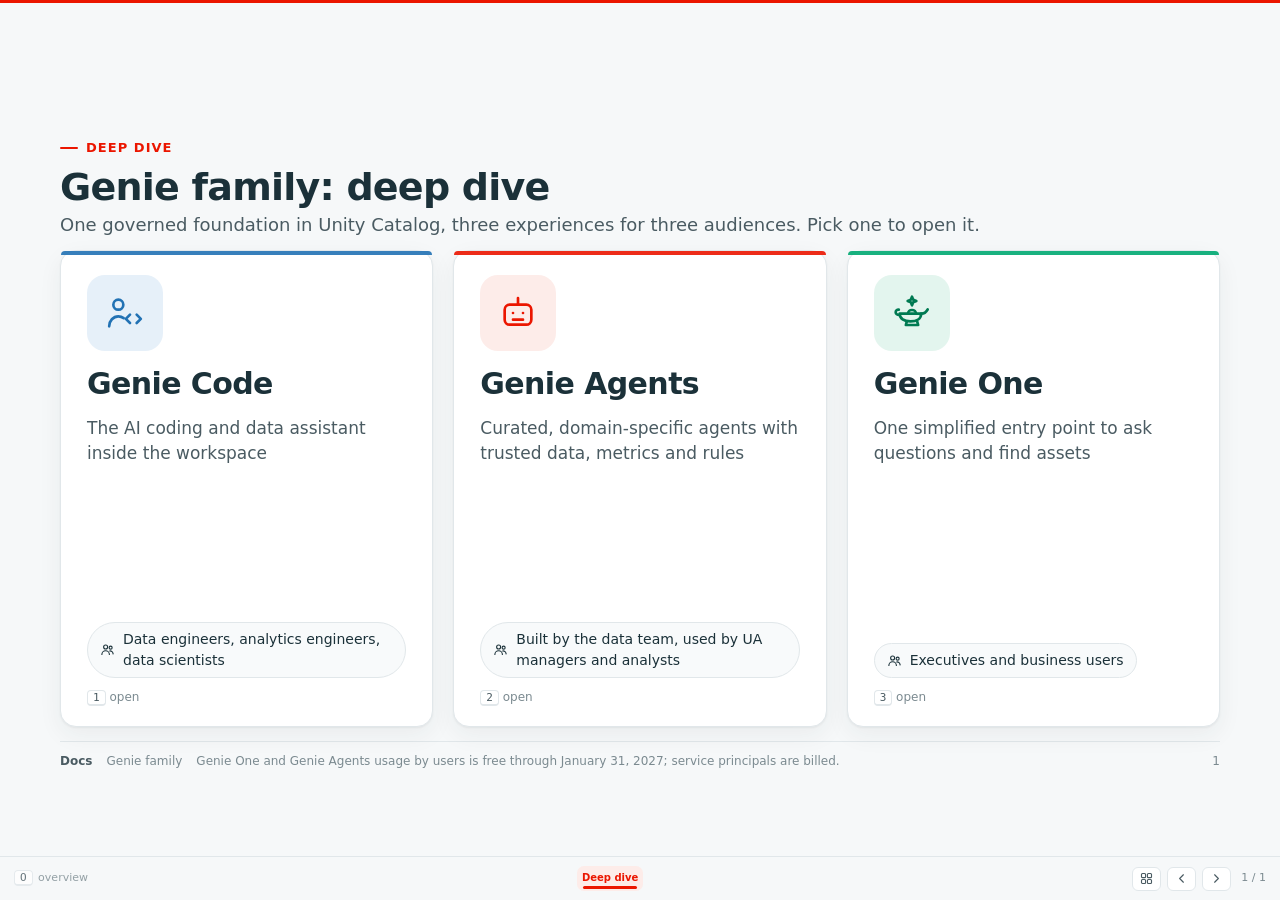
==== commit 37077908: "Remove presenter notes and the notes panel Co-authored-by: Isaac <no-reply@databricks.com>" ====
--- a/index.html
+++ b/index.html
@@ -5,7 +5,7 @@
 <meta name="viewport" content="width=device-width, initial-scale=1">
 <title>Genie family: deep dive</title>
 <link rel="icon" type="image/svg+xml" href="data:image/svg+xml,%3Csvg xmlns='http://www.w3.org/2000/svg' viewBox='0 0 32 32'%3E%3Cg fill='none' stroke='%23FF3621' stroke-width='3.2' stroke-linejoin='round' stroke-linecap='round'%3E%3Cpath d='M16 4 28 10.5 16 17 4 10.5Z' fill='%23FF3621'/%3E%3Cpath d='M4 16 16 22.5 28 16'/%3E%3Cpath d='M4 21.5 16 28 28 21.5'/%3E%3C/g%3E%3C/svg%3E">
-<link rel="stylesheet" href="style.css?v=1794839270">
+<link rel="stylesheet" href="style.css?v=1795012981">
 </head>
 <body>
 
@@ -96,11 +96,6 @@
     <a href="https://learn.microsoft.com/en-us/azure/databricks/genie/">Genie family</a>
     <span class="fnote">Genie One and Genie Agents usage by users is free through January 31, 2027; service principals are billed.</span>
   </div><span>1</span></div>
-  <aside class="n"><ul>
-    <li>Three products, one foundation. Same data, same permissions, three audiences.</li>
-    <li>Press 1, 2 or 3 to open a view (B for agent best practices), Esc to come back. Right arrow walks Code, Agents, Best practices, One.</li>
-    <li>The pricing note matters for the gateway design: user identity is free until end of January, service principals are billed.</li>
-  </ul></aside>
 
   <!-- Detail: Genie Code -->
   <div class="detail" id="d-code">
@@ -146,12 +141,6 @@
       <a href="https://learn.microsoft.com/en-us/azure/databricks/agent-skills/">Agent skills for coding assistants</a>
       <a href="https://learn.microsoft.com/en-us/azure/databricks/genie-agents/monitor#debug-responses-with-genie-code">Debug Genie with Genie Code</a>
     </div><span>Deep dive / Genie Code</span></div>
-    <aside class="n"><ul>
-      <li>This is for the people who build: the data platform team and analytics engineers.</li>
-      <li>Three prompts, three jobs: analyze with SQL, build a metric view, explain a definition. Each runs on the demo data; open the notebook, press Cmd+I and paste.</li>
-      <li>Skills are the lever for your standards: naming conventions, dbt patterns, PII handling, as a workspace skill everyone gets.</li>
-      <li>If the team prefers Claude Code, Codex or Cursor, press C: same governance, same Genie, same skills.</li>
-    </ul></aside>
   </div>
 
   <!-- Detail: Genie Agents -->
@@ -198,11 +187,6 @@
       <a href="https://learn.microsoft.com/en-us/azure/databricks/genie-agents/best-practices">Curate an effective agent</a>
       <a href="https://learn.microsoft.com/en-us/azure/databricks/genie-agents/monitor">Test and monitor</a>
     </div><span>Deep dive / Genie Agents</span></div>
-    <aside class="n"><ul>
-      <li>An agent is a team effort: the curator knows the data, the UA lead knows what the numbers mean.</li>
-      <li>These three questions are in the demo agent's benchmark set. Notice how specific they are: that is what good pilot questions look like.</li>
-      <li>One agent, many doors: the same agent answers in its own UI, Genie One, Slack, Teams, an embedded iframe, the API or MCP.</li>
-    </ul></aside>
   </div>
 
   <!-- Detail: Genie One -->
@@ -267,14 +251,6 @@
       <a href="https://learn.microsoft.com/en-us/azure/databricks/genie/genie-ontology/">Genie Ontology</a>
       <a href="https://learn.microsoft.com/en-us/azure/databricks/uc-semantics/">Unity Catalog semantics</a>
     </div><span>Deep dive / Genie One</span></div>
-    <aside class="n"><ul>
-      <li>This is the front door for leadership. They don't know, and shouldn't need to know, which agent owns which KPI.</li>
-      <li>Everything sits inside the user's own Unity Catalog permissions: a BU lead only sees their BU, even through Genie One.</li>
-      <li>The pLTV example is the one to show live: the answer cites the Page we certified.</li>
-      <li>Scheduled tasks make it a daily briefing without anyone building a report.</li>
-      <li>If they ask about production readiness, open Enterprise-ready features: branding, custom URL, Private Link, tracing, all with status as documented.</li>
-      <li>Bottom band: what feeds the answers. Genie learns from dashboards and queries, including the ones dbt runs; what we model wins when they disagree.</li>
-    </ul></aside>
   </div>
   <!-- Detail: own coding agent -->
   <div class="detail" id="d-own" data-parent="d-code">
@@ -337,13 +313,6 @@
       <a href="https://learn.microsoft.com/en-us/azure/databricks/agents/mcp-tools/genie-mcp">Genie One MCP</a>
       <a href="https://learn.microsoft.com/en-us/azure/databricks/agent-skills/">Agent skills</a>
     </div><span>Deep dive / Genie Code / your IDE</span></div>
-    <aside class="n"><ul>
-      <li>Lead with this: many developers don't want to build Databricks resources in Genie Code. They keep their IDE and their agent.</li>
-      <li>One command, ug claude or ug codex, and they are on governed models with usage per user and session.</li>
-      <li>Left: the models go through Unity Gateway, so usage, spend and traces land in system tables, attributed per user and session.</li>
-      <li>Right: the same Genie One the business uses becomes a tool in the coding agent, with the user's own permissions.</li>
-      <li>Skills teach the agent how to build on Databricks; MCP lets it do the work. Most setups use both.</li>
-    </ul></aside>
   </div>
   <!-- Detail: Agent best practices (between Genie Agents and Genie One) -->
   <div class="detail" id="d-bp">
@@ -356,7 +325,7 @@
         <div class="bpc-ic"><svg class="ic"><use href="#i-target"/></svg></div>
         <div class="bpc-t">Scope and audience</div>
         <div class="bpc-l">One topic, one audience, few tables.</div>
-        <span class="bpc-demo"><b>Demo</b>2 metric views + 1 function</span>
+        <p class="bpc-what">Each agent covers one business area for one audience, so Genie picks the right tables and joins.</p>
         <div class="bpc-a"><button class="more-btn" data-more="m0">See more</button><a href="https://learn.microsoft.com/en-us/azure/databricks/genie-agents/best-practices#define-the-purpose-of-your-agent">Docs</a></div>
         <div class="bpc-more" id="m0"><ul><li><a href="https://learn.microsoft.com/en-us/azure/databricks/genie-agents/best-practices#define-the-purpose-of-your-agent">One topic and one audience per agent</a></li><li><a href="https://learn.microsoft.com/en-us/azure/databricks/genie-agents/best-practices#start-small">Five or fewer tables, few columns; 50 is the hard limit</a></li><li><a href="https://learn.microsoft.com/en-us/azure/databricks/genie-agents/set-up#configure-settings">Describe the purpose in the agent description</a></li></ul></div>
       </div>
@@ -364,7 +333,7 @@
         <div class="bpc-ic"><svg class="ic"><use href="#i-text"/></svg></div>
         <div class="bpc-t">Data and metadata</div>
         <div class="bpc-l">Describe everything in Unity Catalog.</div>
-        <span class="bpc-demo"><b>Demo</b>Commented tables, keys, synonyms</span>
+        <p class="bpc-what">Genie reads Unity Catalog comments, keys and synonyms to choose the right tables, columns and joins.</p>
         <div class="bpc-a"><button class="more-btn" data-more="m1">See more</button><a href="https://learn.microsoft.com/en-us/azure/databricks/genie-agents/best-practices">Docs</a></div>
         <div class="bpc-more" id="m1"><ul><li><a href="https://learn.microsoft.com/en-us/azure/databricks/genie-agents/best-practices#start-small">Clear UC table and column descriptions</a></li><li><a href="https://learn.microsoft.com/en-us/azure/databricks/genie-agents/tune-quality#knowledge-mining-recommendations">PK and FK become join relationships</a></li><li><a href="https://learn.microsoft.com/en-us/azure/databricks/genie-agents/tune-quality#hide-or-show-relevant-columns">Pre-join into views or metric views; hide confusing columns</a></li></ul></div>
       </div>
@@ -372,7 +341,7 @@
         <div class="bpc-ic"><svg class="ic"><use href="#i-code"/></svg></div>
         <div class="bpc-t">Teach with SQL</div>
         <div class="bpc-l">SQL over prose, every time.</div>
-        <span class="bpc-demo"><b>Demo</b>6 example SQL, 3 filter snippets</span>
+        <p class="bpc-what">Example queries and SQL expressions show Genie the exact logic, which works better than describing it in text.</p>
         <div class="bpc-a"><button class="more-btn" data-more="m2">See more</button><a href="https://learn.microsoft.com/en-us/azure/databricks/genie-agents/tune-quality">Docs</a></div>
         <div class="bpc-more" id="m2"><ul><li><a href="https://learn.microsoft.com/en-us/azure/databricks/genie-agents/tune-quality#add-example-sql-queries-and-functions">Example SQL titled with the typical phrasing</a></li><li><a href="https://learn.microsoft.com/en-us/azure/databricks/genie-agents/tune-quality#trusted-assets">Parameters and SQL functions as trusted assets</a></li><li><a href="https://learn.microsoft.com/en-us/azure/databricks/genie-agents/tune-quality#define-sql-expressions">SQL expressions for measures, filters, fields</a></li><li><a href="https://learn.microsoft.com/en-us/azure/databricks/genie-agents/tune-quality#define-join-relationships">Join relationships when keys are not enough</a></li></ul></div>
       </div>
@@ -380,7 +349,7 @@
         <div class="bpc-ic"><svg class="ic"><use href="#i-eye"/></svg></div>
         <div class="bpc-t">Prompt matching</div>
         <div class="bpc-l">Match values users actually type.</div>
-        <span class="bpc-demo"><b>Demo</b>9 dimension column configs</span>
+        <p class="bpc-what">Maps what users type, such as "tik tok", to the value stored in the data, such as "TikTok Ads".</p>
         <div class="bpc-a"><button class="more-btn" data-more="m3">See more</button><a href="https://learn.microsoft.com/en-us/azure/databricks/genie-agents/tune-quality#prompt-matching-overview">Docs</a></div>
         <div class="bpc-more" id="m3"><ul><li><a href="https://learn.microsoft.com/en-us/azure/databricks/genie-agents/tune-quality#manage-format-assistance">Format assistance is on by default</a></li><li><a href="https://learn.microsoft.com/en-us/azure/databricks/genie-agents/tune-quality#prompt-matching-components">Entity matching on categorical strings: up to 120 columns, 1,024 values each</a></li><li><a href="https://learn.microsoft.com/en-us/azure/databricks/genie-agents/tune-quality#prompt-matching-components">A row filter excludes the whole table from prompt matching</a></li></ul></div>
       </div>
@@ -388,7 +357,7 @@
         <div class="bpc-ic"><svg class="ic"><use href="#i-chat"/></svg></div>
         <div class="bpc-t">Instructions last</div>
         <div class="bpc-l">Text only for global rules.</div>
-        <span class="bpc-demo"><b>Demo</b>One short instructions block</span>
+        <p class="bpc-what">Text instructions are open to interpretation: keep them for rules that SQL and metadata cannot express.</p>
         <div class="bpc-a"><button class="more-btn" data-more="m4">See more</button><a href="https://learn.microsoft.com/en-us/azure/databricks/genie-agents/best-practices#choose-the-right-instruction-type">Docs</a></div>
         <div class="bpc-more" id="m4"><ul><li><a href="https://learn.microsoft.com/en-us/azure/databricks/genie-agents/best-practices#choose-the-right-instruction-type">Text only for global rules SQL cannot express</a></li><li><a href="https://learn.microsoft.com/en-us/azure/databricks/genie-agents/best-practices#prompt-genie-to-ask-clarification-questions">Explicit clarification triggers</a></li><li><a href="https://learn.microsoft.com/en-us/azure/databricks/genie-agents/best-practices#customize-summaries">A summary section; no conflicts with the SQL</a></li></ul></div>
       </div>
@@ -396,7 +365,7 @@
         <div class="bpc-ic"><svg class="ic"><use href="#i-check"/></svg></div>
         <div class="bpc-t">Evaluate and monitor</div>
         <div class="bpc-l">Measure before and after every change.</div>
-        <span class="bpc-demo"><b>Demo</b>33 benchmark questions</span>
+        <p class="bpc-what">Benchmarks are test questions with known answers; rerun them to see whether a change helped or hurt.</p>
         <div class="bpc-a"><button class="more-btn" data-more="m5">See more</button><a href="https://learn.microsoft.com/en-us/azure/databricks/genie-agents/monitor">Docs</a></div>
         <div class="bpc-more" id="m5"><ul><li><a href="https://learn.microsoft.com/en-us/azure/databricks/genie-agents/monitor#use-benchmarks-to-test-alternate-question-phrasings">Benchmarks with two to four phrasings per question</a></li><li><a href="https://learn.microsoft.com/en-us/azure/databricks/genie-agents/monitor#analyze-a-benchmark-run-with-genie-code">Rerun after every change; analyze a run with Genie Code</a></li><li><a href="https://learn.microsoft.com/en-us/azure/databricks/genie-agents/monitor#response-feedback">Monitor tab and feedback; feedback alone changes nothing</a></li></ul></div>
       </div>
@@ -404,7 +373,7 @@
         <div class="bpc-ic"><svg class="ic"><use href="#i-shield"/></svg></div>
         <div class="bpc-t">Govern</div>
         <div class="bpc-l">Answers run as the asking user.</div>
-        <span class="bpc-demo"><b>Demo</b>Certified agents and metric views</span>
+        <p class="bpc-what">Every answer runs with the asking user's permissions, so row filters and column masks still apply.</p>
         <div class="bpc-a"><button class="more-btn" data-more="m6">See more</button><a href="https://learn.microsoft.com/en-us/azure/databricks/genie-agents/concepts#how-data-access-works">Docs</a></div>
         <div class="bpc-more" id="m6"><ul><li><a href="https://learn.microsoft.com/en-us/azure/databricks/genie-agents/concepts#how-data-access-works">Data access is always the end user's own UC identity</a></li><li><a href="https://learn.microsoft.com/en-us/azure/databricks/genie-agents/set-up#share-a-genie-agent">Row filters and column masks apply per user</a></li><li><a href="https://learn.microsoft.com/en-us/azure/databricks/genie-agents/set-up#share-a-genie-agent">Users need SELECT and CAN VIEW or CAN RUN</a></li><li><a href="https://learn.microsoft.com/en-us/azure/databricks/genie-agents/set-up#assign-certification-to-a-genie-agent">Certify the agent; deprecate legacy assets</a></li></ul></div>
       </div>
@@ -412,7 +381,7 @@
         <div class="bpc-ic"><svg class="ic"><use href="#i-server"/></svg></div>
         <div class="bpc-t">Compute and cost</div>
         <div class="bpc-l">Serverless warehouse, user identity.</div>
-        <span class="bpc-demo"><b>Demo</b>Serverless SQL, asked as the user</span>
+        <p class="bpc-what">Queries run on your SQL warehouse; serverless starts quickly and scales with demand.</p>
         <div class="bpc-a"><button class="more-btn" data-more="m7">See more</button><a href="https://learn.microsoft.com/en-us/azure/databricks/genie-agents/set-up#configure-settings">Docs</a></div>
         <div class="bpc-more" id="m7"><ul><li><a href="https://learn.microsoft.com/en-us/azure/databricks/genie-agents/set-up#configure-settings">Pro or serverless warehouse; serverless recommended</a></li><li><a href="https://learn.microsoft.com/en-us/azure/databricks/genie-agents/troubleshooting#performance-issues">Queries over 5 minutes are cancelled: use views or trusted assets</a></li><li><a href="https://learn.microsoft.com/en-us/azure/databricks/genie/">User usage free through January 31, 2027; service principals billed</a></li></ul></div>
       </div>
@@ -420,7 +389,7 @@
         <div class="bpc-ic"><svg class="ic"><use href="#i-git"/></svg></div>
         <div class="bpc-t">Lifecycle</div>
         <div class="bpc-l">Start small, ship as code.</div>
-        <span class="bpc-demo"><b>Demo</b>All three agents in the repo</span>
+        <p class="bpc-what">Begin with a small pilot, then keep the agent in Git and deploy it like any other code.</p>
         <div class="bpc-a"><button class="more-btn" data-more="m8">See more</button><a href="https://learn.microsoft.com/en-us/azure/databricks/genie-agents/best-practices#deploy-and-version-your-agent-with-declarative-automation-bundles">Docs</a></div>
         <div class="bpc-more" id="m8"><ul><li><a href="https://learn.microsoft.com/en-us/azure/databricks/genie-agents/best-practices#start-small">Start small and plan to iterate</a></li><li><a href="https://learn.microsoft.com/en-us/azure/databricks/genie-agents/best-practices#deploy-and-version-your-agent-with-declarative-automation-bundles">Agents as code: bundles or the management APIs</a></li><li><a href="https://learn.microsoft.com/en-us/azure/databricks/genie-agents/set-up#clone-a-genie-agent">Clone to test changes; add agents gradually</a></li></ul></div>
       </div>
@@ -434,12 +403,6 @@
       <a href="https://learn.microsoft.com/en-us/azure/databricks/genie-agents/concepts">Concepts</a>
       <a href="https://learn.microsoft.com/en-us/azure/databricks/genie-agents/troubleshooting">Troubleshooting</a>
     </div><span>Deep dive / Best practices</span></div>
-    <aside class="n"><ul>
-      <li>Don't read all nine. Pick three for the room: scope, teach with SQL, evaluate.</li>
-      <li>Each card says where the demo applies it, so you can jump to the Configure tab and show it.</li>
-      <li>The prompt-matching trade-off matters with row filters: lean on metric view synonyms instead.</li>
-      <li>Every line links to the doc it comes from.</li>
-    </ul></aside>
   </div>
 </section>
 
@@ -447,7 +410,7 @@
 </div>
 
 <div class="chrome">
-  <span class="keys"><kbd>O</kbd> overview <kbd>N</kbd> notes</span>
+  <span class="keys"><kbd>O</kbd> overview</span>
   <nav class="rail" id="rail" aria-label="Slides"></nav>
   <span class="chrome-r">
     <button id="links-btn" class="cbtn" aria-label="Demo links" hidden><svg class="ic sm"><use href="#i-link"/></svg>Links</button>
@@ -458,7 +421,6 @@
   </span>
 </div>
 <div class="overview" id="overview" hidden><div class="ov-box"><div class="ov-h"><b>All slides</b><button class="back" id="ov-close">Close <kbd>Esc</kbd></button></div><div class="ov-grid" id="ov-grid"></div></div></div>
-<aside class="notes" id="notes"><h3>Presenter notes</h3><div id="notes-body"></div><p class="hint">Press N to close.</p></aside>
 
 <script src="https://koritadenada.github.io/data-platform-review/genie/demo-links.local.js" onerror="window.DEMO_LINKS = null"></script>
 <script>
@@ -469,7 +431,6 @@
   const TI = Math.max(0, slides.findIndex(sl => sl.hasAttribute('data-tiles')));
   const counter = document.getElementById('counter');
   const progress = document.getElementById('progress');
-  const notesBody = document.getElementById('notes-body');
   let i = 0;
 
   function fit() {
@@ -538,7 +499,7 @@
             '</div>' + (st.cmd || st.prompt ? '<p class="dl-t prompt-t">' + esc(st.cmd || st.prompt) + '</p>' : '') + '</div>').join(''), 'c-red full') : '') +
         card('i-play', 'Test MCPs', tests + '<p class="dl-t fine">' + esc(DL.testsNote || '') + '</p>', 'c-green full') +
       '</div></div></div><div class="foot"><div class="docs"><b>Presenter only</b><span class="fnote">Loaded from a local file; not part of the published deck.</span></div><span></span></div>' +
-      '<aside class="n"><ul><li>Presenter-only slide: everything to click during the demo, in order.</li></ul></aside>';
+      '';
     d.addEventListener('click', (e) => { const b = e.target.closest('[data-copy]'); if (b) copyText(b.dataset.copy, b); });
     const lb = document.getElementById('links-btn'); lb.hidden = false;
     lb.addEventListener('click', () => show(slides.indexOf(d)));
@@ -571,10 +532,7 @@
   }
 
   let openId = null;
-  function setNotes() {
-    const src = openId ? document.getElementById(openId).querySelector('aside.n') : slides[i].querySelector(':scope > aside.n');
-    notesBody.innerHTML = src ? src.innerHTML : '';
-  }
+  function setNotes() {}
   function openDetail(id) {
     const sl = slides[i]; const d = id && sl.querySelector('#' + id);
     if (!d || d.hidden) return;
@@ -597,7 +555,7 @@
     const card = btn.closest('.bpc');
     document.getElementById('bp-mt').textContent = card.querySelector('.bpc-t').textContent;
     document.getElementById('bp-mb').innerHTML = card.querySelector('.bpc-more').innerHTML;
-    document.getElementById('bp-md').innerHTML = card.querySelector('.bpc-demo').outerHTML;
+    document.getElementById('bp-md').innerHTML = card.querySelector('.bpc-what').outerHTML;
     modal.querySelector('.bpc-ic').innerHTML = card.querySelector('.bpc-ic').innerHTML;
     modal.classList.add('on');
   }
@@ -727,7 +685,6 @@
     else if (k === 'ArrowLeft' || k === 'ArrowUp' || k === 'PageUp') { e.preventDefault(); show(i - 1); }
     else if (k === 'Home') { show(0); }
     else if (k === 'End') { show(slides.length - 1); }
-    else if (k === 'n' || k === 'N') { document.body.classList.toggle('show-notes'); }
     else if (k === 'f' || k === 'F') {
       if (!document.fullscreenElement) document.documentElement.requestFullscreen().catch(() => {});
       else document.exitFullscreen();
--- a/style.css
+++ b/style.css
@@ -457,6 +457,8 @@
 .bpc-demo { grid-column: 1 / -1; justify-self: start; margin-top: 8px; font-size: 11.5px; color: var(--ink-2); background: var(--quote-bg);
   border: 1px solid var(--line); border-radius: 999px; padding: 2px 10px; }
 .bpc-demo b { color: var(--accent); font-size: 10px; text-transform: uppercase; letter-spacing: .05em; margin-right: 6px; }
+.bpc-what { grid-column: 1 / -1; margin: 8px 0 0; font-size: 12.5px; line-height: 1.45; color: var(--ink-2); }
+.bp-md .bpc-what { font-size: 14px; margin-top: 4px; }
 .bpc-a { grid-column: 1 / -1; display: flex; gap: 12px; align-items: center; margin-top: 8px; }
 .more-btn { all: unset; cursor: pointer; font-size: 12px; font-weight: 600; color: var(--accent); border: 1px solid color-mix(in srgb, var(--accent) 35%, var(--line));
   border-radius: 7px; padding: 3px 10px; }
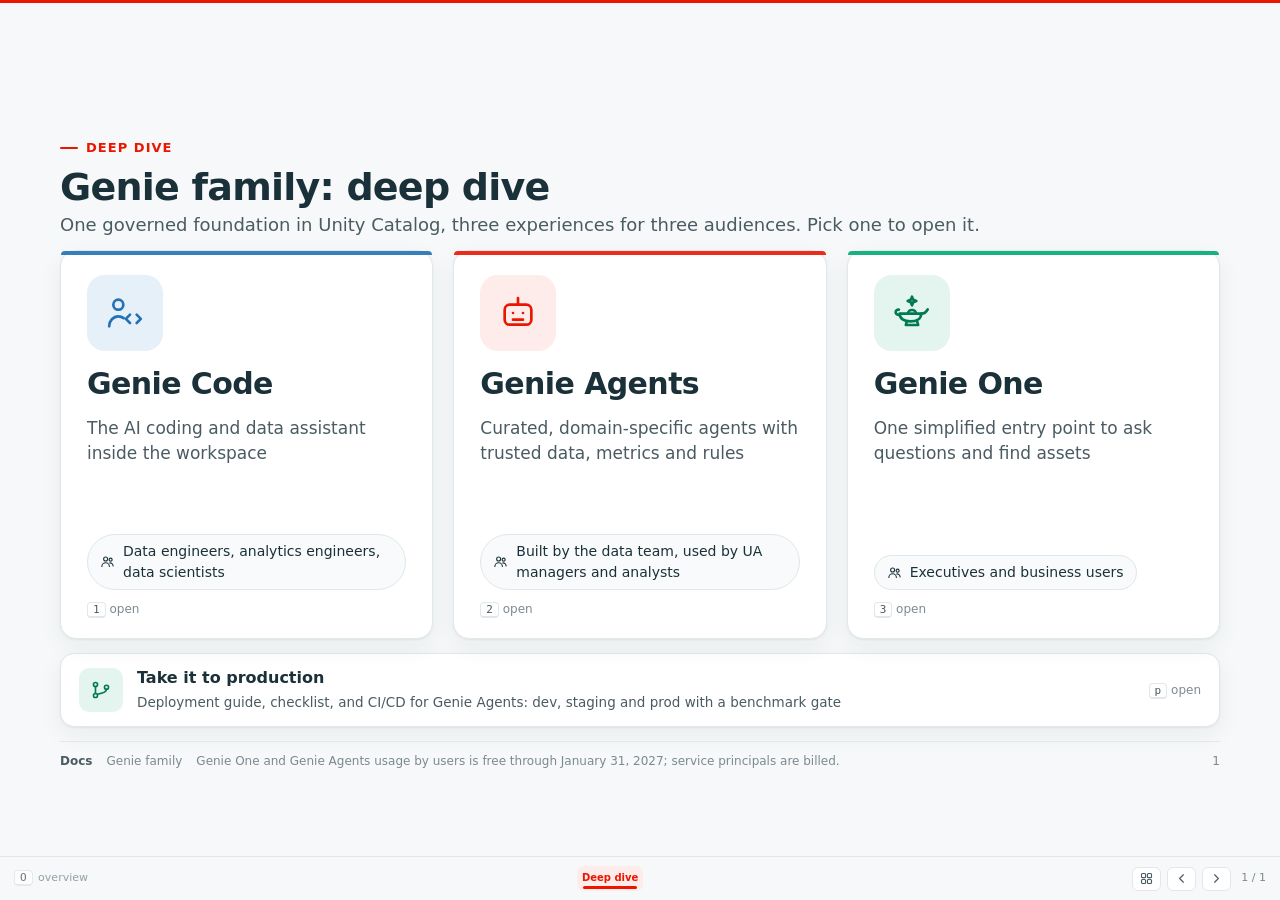
==== commit 1274c76e: "Take it to production: its own tab (P), home tile and view New Production view with the animated CI/" ====
--- a/index.html
+++ b/index.html
@@ -5,7 +5,7 @@
 <meta name="viewport" content="width=device-width, initial-scale=1">
 <title>Genie family: deep dive</title>
 <link rel="icon" type="image/svg+xml" href="data:image/svg+xml,%3Csvg xmlns='http://www.w3.org/2000/svg' viewBox='0 0 32 32'%3E%3Cg fill='none' stroke='%23FF3621' stroke-width='3.2' stroke-linejoin='round' stroke-linecap='round'%3E%3Cpath d='M16 4 28 10.5 16 17 4 10.5Z' fill='%23FF3621'/%3E%3Cpath d='M4 16 16 22.5 28 16'/%3E%3Cpath d='M4 21.5 16 28 28 21.5'/%3E%3C/g%3E%3C/svg%3E">
-<link rel="stylesheet" href="style.css?v=1795012981">
+<link rel="stylesheet" href="style.css?v=1795030000">
 </head>
 <body>
 
@@ -91,6 +91,9 @@
         <span class="bt-key"><kbd>3</kbd> open</span>
       </button>
     </div>
+    <button class="slimtile" data-open="d-prod"><span class="badge-ic"><svg class="ic"><use href="#i-git"/></svg></span>
+      <span><b>Take it to production</b><small>Deployment guide, checklist, and CI/CD for Genie Agents: dev, staging and prod with a benchmark gate</small></span>
+      <span class="bt-key"><kbd>p</kbd> open</span></button>
   </div>
   <div class="foot"><div class="docs"><b>Docs</b>
     <a href="https://learn.microsoft.com/en-us/azure/databricks/genie/">Genie family</a>
@@ -100,7 +103,7 @@
   <!-- Detail: Genie Code -->
   <div class="detail" id="d-code">
     <div class="d-head"><button class="back" data-close><svg class="ic sm"><use href="#i-left"/></svg>Back <kbd>Esc</kbd></button>
-      <nav class="tabs"><button data-open="d-code" class="on"><kbd>1</kbd>Genie Code</button><button data-open="d-agents" class=""><kbd>2</kbd>Genie Agents</button><button data-open="d-bp" class=""><kbd>b</kbd>Agent best practices</button><button data-open="d-one" class=""><kbd>3</kbd>Genie One</button></nav>
+      <nav class="tabs"><button data-open="d-code" class="on"><kbd>1</kbd>Genie Code</button><button data-open="d-agents" class=""><kbd>2</kbd>Genie Agents</button><button data-open="d-bp" class=""><kbd>b</kbd>Agent best practices</button><button data-open="d-one" class=""><kbd>3</kbd>Genie One</button><button data-open="d-prod" class=""><kbd>p</kbd>Production</button></nav>
       <span class="d-title"><span class="badge-ic"><svg class="ic"><use href="#i-dev"/></svg></span>Genie Code</span>
       <span class="d-sub">For data engineers, analytics engineers and data scientists</span></div>
     <div class="d-grid">
@@ -146,7 +149,7 @@
   <!-- Detail: Genie Agents -->
   <div class="detail" id="d-agents">
     <div class="d-head"><button class="back" data-close><svg class="ic sm"><use href="#i-left"/></svg>Back <kbd>Esc</kbd></button>
-      <nav class="tabs"><button data-open="d-code" class=""><kbd>1</kbd>Genie Code</button><button data-open="d-agents" class="on"><kbd>2</kbd>Genie Agents</button><button data-open="d-bp" class=""><kbd>b</kbd>Agent best practices</button><button data-open="d-one" class=""><kbd>3</kbd>Genie One</button></nav>
+      <nav class="tabs"><button data-open="d-code" class=""><kbd>1</kbd>Genie Code</button><button data-open="d-agents" class="on"><kbd>2</kbd>Genie Agents</button><button data-open="d-bp" class=""><kbd>b</kbd>Agent best practices</button><button data-open="d-one" class=""><kbd>3</kbd>Genie One</button><button data-open="d-prod" class=""><kbd>p</kbd>Production</button></nav>
       <span class="d-title"><span class="badge-ic"><svg class="ic"><use href="#i-agent"/></svg></span>Genie Agents</span>
       <span class="d-sub">Domain-specific environments where data teams configure trusted data, metrics and business rules</span></div>
     <div class="personas">
@@ -180,6 +183,7 @@
           <a href="https://learn.microsoft.com/en-us/azure/databricks/agents/mcp-tools/genie-agent"><svg class="ic sm"><use href="#i-terminal"/></svg>Genie Agent MCP server <span class="pill pp">Public Preview</span></a>
           <a href="https://learn.microsoft.com/en-us/azure/databricks/dashboards/genie-spaces"><svg class="ic sm"><use href="#i-dash"/></svg>Ask Genie on dashboards</a>
         </div>
+        <button class="cta" data-open="d-prod" style="margin-top:16px"><span class="badge-ic"><svg class="ic"><use href="#i-git"/></svg></span><span><b>Take it to production</b><small>Deployment guide, checklist and CI/CD with a benchmark gate</small></span><span class="bt-key"><kbd>p</kbd> open</span></button>
       </div>
     </div>
     <div class="foot"><div class="docs"><b>Docs</b>
@@ -192,7 +196,7 @@
   <!-- Detail: Genie One -->
   <div class="detail" id="d-one">
     <div class="d-head"><button class="back" data-close><svg class="ic sm"><use href="#i-left"/></svg>Back <kbd>Esc</kbd></button>
-      <nav class="tabs"><button data-open="d-code" class=""><kbd>1</kbd>Genie Code</button><button data-open="d-agents" class=""><kbd>2</kbd>Genie Agents</button><button data-open="d-bp" class=""><kbd>b</kbd>Agent best practices</button><button data-open="d-one" class="on"><kbd>3</kbd>Genie One</button></nav>
+      <nav class="tabs"><button data-open="d-code" class=""><kbd>1</kbd>Genie Code</button><button data-open="d-agents" class=""><kbd>2</kbd>Genie Agents</button><button data-open="d-bp" class=""><kbd>b</kbd>Agent best practices</button><button data-open="d-one" class="on"><kbd>3</kbd>Genie One</button><button data-open="d-prod" class=""><kbd>p</kbd>Production</button></nav>
       <span class="d-title"><span class="badge-ic"><svg class="ic"><use href="#i-one"/></svg></span>Genie One</span>
       <span class="d-sub">For executives, leadership and cross-functional business users <button class="ent-btn" data-ent><svg class="ic sm"><use href="#i-shield"/></svg>Enterprise-ready features</button></span></div>
     <div class="d-grid one">
@@ -255,7 +259,7 @@
   <!-- Detail: own coding agent -->
   <div class="detail" id="d-own" data-parent="d-code">
     <div class="d-head"><button class="back" data-open="d-code"><svg class="ic sm"><use href="#i-left"/></svg>Genie Code <kbd>Esc</kbd></button>
-      <nav class="tabs"><button data-open="d-code" class="on"><kbd>1</kbd>Genie Code</button><button data-open="d-agents" class=""><kbd>2</kbd>Genie Agents</button><button data-open="d-bp" class=""><kbd>b</kbd>Agent best practices</button><button data-open="d-one" class=""><kbd>3</kbd>Genie One</button></nav>
+      <nav class="tabs"><button data-open="d-code" class="on"><kbd>1</kbd>Genie Code</button><button data-open="d-agents" class=""><kbd>2</kbd>Genie Agents</button><button data-open="d-bp" class=""><kbd>b</kbd>Agent best practices</button><button data-open="d-one" class=""><kbd>3</kbd>Genie One</button><button data-open="d-prod" class=""><kbd>p</kbd>Production</button></nav>
       <span class="d-title"><span class="badge-ic"><svg class="ic"><use href="#i-terminal"/></svg></span>Your IDE, your coding agent</span>
       <span class="d-sub">Genie Code is one option, not the only one. Keep VS Code or Cursor and Claude Code, Codex or Cursor Agent: Unity Gateway connects them to governed models, Genie and your skills.</span></div>
     <div class="own">
@@ -317,7 +321,7 @@
   <!-- Detail: Agent best practices (between Genie Agents and Genie One) -->
   <div class="detail" id="d-bp">
     <div class="d-head"><button class="back" data-close><svg class="ic sm"><use href="#i-left"/></svg>Back <kbd>Esc</kbd></button>
-      <nav class="tabs"><button data-open="d-code" class=""><kbd>1</kbd>Genie Code</button><button data-open="d-agents" class=""><kbd>2</kbd>Genie Agents</button><button data-open="d-bp" class="on"><kbd>b</kbd>Agent best practices</button><button data-open="d-one" class=""><kbd>3</kbd>Genie One</button></nav>
+      <nav class="tabs"><button data-open="d-code" class=""><kbd>1</kbd>Genie Code</button><button data-open="d-agents" class=""><kbd>2</kbd>Genie Agents</button><button data-open="d-bp" class="on"><kbd>b</kbd>Agent best practices</button><button data-open="d-one" class=""><kbd>3</kbd>Genie One</button><button data-open="d-prod" class=""><kbd>p</kbd>Production</button></nav>
       <span class="d-title"><span class="badge-ic"><svg class="ic"><use href="#i-check"/></svg></span>Best practices for Genie Agents</span>
       <span class="d-sub">Nine habits from the official docs. Open any card for the details.</span></div>
     <div class="bpcards">
@@ -402,7 +406,40 @@
       <a href="https://learn.microsoft.com/en-us/azure/databricks/genie-agents/set-up">Set up</a>
       <a href="https://learn.microsoft.com/en-us/azure/databricks/genie-agents/concepts">Concepts</a>
       <a href="https://learn.microsoft.com/en-us/azure/databricks/genie-agents/troubleshooting">Troubleshooting</a>
+      <a href="genie-deployment-guide.html" download="Genie-Agents-Enterprise-Deployment-Guide.html">Deployment guide</a>
+      <a href="https://github.com/koritadenada/genie-agents-ci-cd">CI/CD for Genie Agents</a>
     </div><span>Deep dive / Best practices</span></div>
+  </div>
+
+  <!-- Detail: Take it to production -->
+  <div class="detail" id="d-prod">
+    <div class="d-head"><button class="back" data-close><svg class="ic sm"><use href="#i-left"/></svg>Back <kbd>Esc</kbd></button>
+      <nav class="tabs"><button data-open="d-code" class=""><kbd>1</kbd>Genie Code</button><button data-open="d-agents" class=""><kbd>2</kbd>Genie Agents</button><button data-open="d-bp" class=""><kbd>b</kbd>Agent best practices</button><button data-open="d-one" class=""><kbd>3</kbd>Genie One</button><button data-open="d-prod" class="on"><kbd>p</kbd>Production</button></nav>
+      <span class="d-title"><span class="badge-ic"><svg class="ic"><use href="#i-git"/></svg></span>Take it to production</span>
+      <span class="d-sub">From a validated agent to an enterprise rollout, with every change tested before it reaches users</span></div>
+    <div class="d-grid prod-grid">
+      <div class="d-col">
+        <div class="prod-anim"><iframe title="Genie Agents CI/CD pipeline, animated" src="cicd-pipeline.html" loading="lazy"></iframe></div>
+        <p class="fine">Animated: pull request to dev, release to staging with the benchmark gate, promotion to prod. Click a tab in the diagram to open a part.</p>
+      </div>
+      <div class="d-col prod-cards">
+        <a class="prod-card" href="genie-deployment-guide.html" download="Genie-Agents-Enterprise-Deployment-Guide.html">
+          <span class="badge-ic"><svg class="ic"><use href="#i-down"/></svg></span>
+          <span><b>Deployment guide</b><small>Fast start, deployment lifecycle, onboarding checklist and the six success pillars, with Genie One, Domains, Pages and certification</small></span></a>
+        <a class="prod-card" href="https://koritadenada.github.io/genie-deployment-checklist/" target="_blank" rel="noopener">
+          <span class="badge-ic"><svg class="ic"><use href="#i-check"/></svg></span>
+          <span><b>Deployment checklist</b><small>The same guide as a checklist your team ticks off, with owners and due dates per phase</small></span></a>
+        <a class="prod-card" href="https://github.com/koritadenada/genie-agents-ci-cd" target="_blank" rel="noopener">
+          <span class="badge-ic"><svg class="ic"><use href="#i-git"/></svg></span>
+          <span><b>CI/CD for Genie Agents</b><small>Copy this repository: the agent and its benchmarks as code, dev, staging and prod, promoted only above 80% accuracy</small></span></a>
+      </div>
+    </div>
+    <div class="foot"><div class="docs"><b>Docs</b>
+      <a href="https://learn.microsoft.com/en-us/azure/databricks/dev-tools/bundles/resources#genie_space">Genie Agents in bundles</a>
+      <a href="https://learn.microsoft.com/en-us/azure/databricks/genie-agents/monitor#benchmarks">Benchmarks</a>
+      <a href="https://learn.microsoft.com/en-us/azure/databricks/dev-tools/auth/provider-github">GitHub Actions sign-in</a>
+      <a href="https://learn.microsoft.com/en-us/azure/databricks/genie-agents/best-practices#deploy-and-version-your-agent-with-declarative-automation-bundles">Deploy and version an agent</a>
+    </div><span>Deep dive / Take it to production</span></div>
   </div>
 </section>
 
@@ -596,8 +633,8 @@
 
   // ---- Navigation aids: slide rail, breadcrumbs, overview, sub-view order ----
   const RAIL = slides.map(sl => [sl.dataset.rail || sl.dataset.title, sl.dataset.color || 'c-navy']);
-  const SUBNAME = { 'd-code': 'Genie Code', 'd-agents': 'Genie Agents', 'd-bp': 'Best practices', 'd-one': 'Genie One', 'd-own': 'Your IDE' };
-  function subOrder() { return ['d-code', 'd-agents', 'd-bp', 'd-one']; }
+  const SUBNAME = { 'd-code': 'Genie Code', 'd-agents': 'Genie Agents', 'd-bp': 'Best practices', 'd-one': 'Genie One', 'd-own': 'Your IDE', 'd-prod': 'Production' };
+  function subOrder() { return ['d-code', 'd-agents', 'd-bp', 'd-one', 'd-prod']; }
   function subIndex(id) { const o = subOrder(); const el = id && document.getElementById(id); const base = el && el.dataset.parent ? el.dataset.parent : id; return o.indexOf(base); }
   function nextSub() { const o = subOrder(); const k = subIndex(openId); if (k >= 0 && k < o.length - 1) openDetail(o[k + 1]); else show(TI + 1); }
   function prevSub() { const o = subOrder(); const el = document.getElementById(openId);
@@ -673,6 +710,7 @@
       e.preventDefault(); if (par) openDetail(par); else closeDetail(); return;
     }
     if ((k === 'b' || k === 'B') && slides[i].hasAttribute('data-tiles')) { openDetail('d-bp'); e.preventDefault(); return; }
+    if ((k === 'p' || k === 'P') && slides[i].hasAttribute('data-tiles')) { openDetail('d-prod'); e.preventDefault(); return; }
     if ((k === 'c' || k === 'C') && slides[i].hasAttribute('data-tiles')) { openDetail('d-own'); e.preventDefault(); return; }
     if (DL && (k === 'l' || k === 'L')) { const ls = document.getElementById('s-links'); if (ls) show(slides.indexOf(ls)); e.preventDefault(); return; }
     if (slides[i].hasAttribute('data-tiles') && ['1','2','3'].includes(k)) {
--- a/style.css
+++ b/style.css
@@ -1053,3 +1053,15 @@
 .qa-d .vm-open { margin-top: 0; padding: 3px 9px; font-size: 11.5px; margin-left: auto; }
 .qa-d .vm-open + .more-btn { margin-left: 0; }
 .vm-live > span { flex: 1 1 85%; } .vm-live .vm-open { margin-left: 21px; }
+
+
+.slimtile[data-open="d-prod"], .cta[data-open="d-prod"], #d-prod { --accent: var(--green); --accent-soft: var(--green-soft); }
+.prod-grid { grid-template-columns: 1.55fr 1fr; }
+.prod-anim { position: relative; aspect-ratio: 16 / 9; border: 1px solid var(--line); border-radius: 14px; overflow: hidden; background: #fff; box-shadow: var(--shadow); }
+.prod-anim iframe { position: absolute; inset: 0; width: 100%; height: 100%; border: 0; }
+.prod-cards { display: flex; flex-direction: column; gap: 12px; }
+.prod-card { display: flex; gap: 14px; align-items: flex-start; padding: 16px 18px; border: 1px solid var(--line); border-radius: 14px; background: var(--surface);
+  box-shadow: var(--shadow); color: var(--ink); text-decoration: none; transition: border-color .15s, transform .15s; }
+.prod-card:hover { border-color: var(--accent); transform: translateY(-2px); }
+.prod-card b { display: block; font-size: 16px; margin-bottom: 3px; }
+.prod-card small { color: var(--ink-2); font-size: 13.5px; line-height: 1.45; }
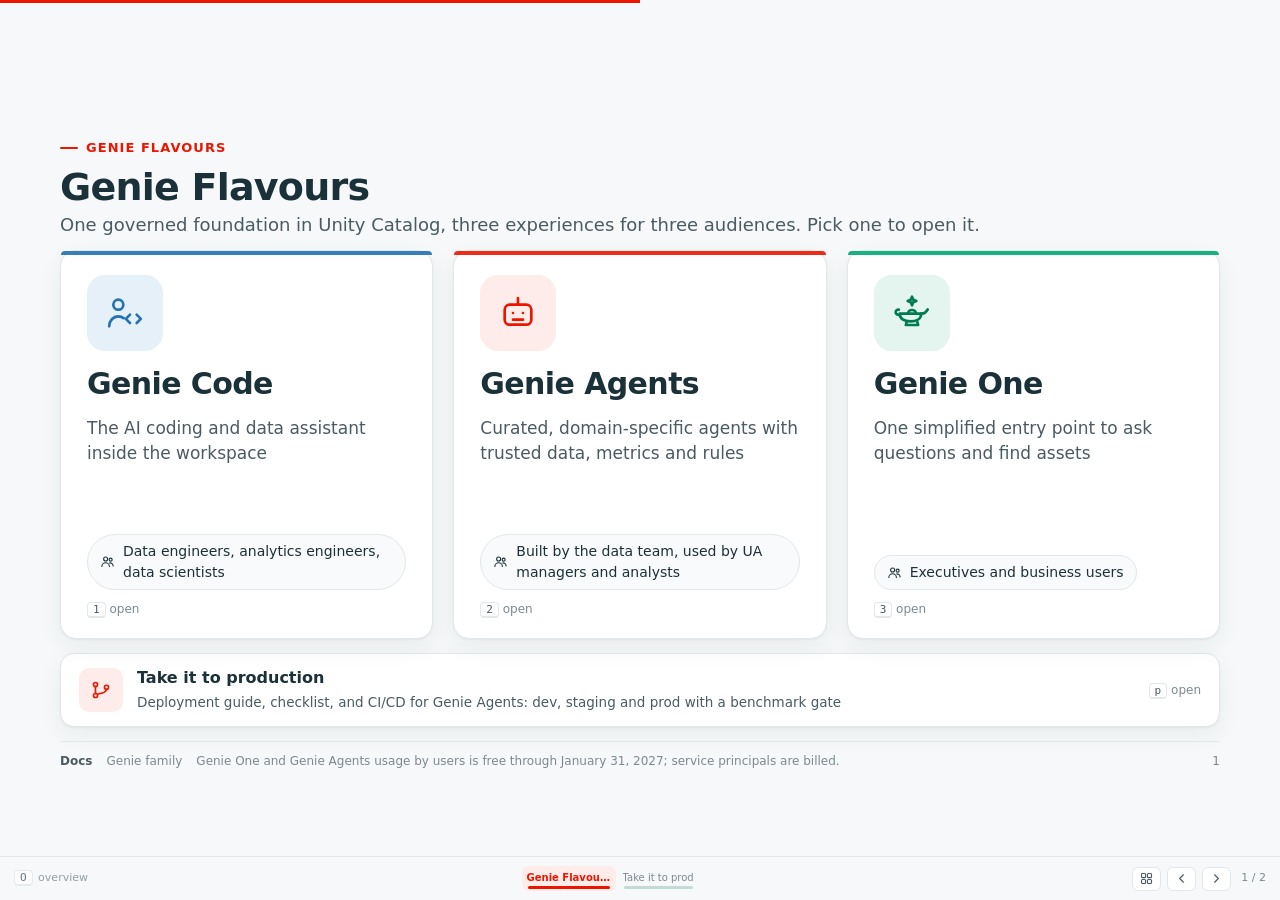
==== commit c97e4dc4: "Genie Flavours; Take it to production as its own tab; guide opens step by step Renamed the deep dive" ====
--- a/index.html
+++ b/index.html
@@ -3,9 +3,9 @@
 <head>
 <meta charset="utf-8">
 <meta name="viewport" content="width=device-width, initial-scale=1">
-<title>Genie family: deep dive</title>
+<title>Genie Flavours</title>
 <link rel="icon" type="image/svg+xml" href="data:image/svg+xml,%3Csvg xmlns='http://www.w3.org/2000/svg' viewBox='0 0 32 32'%3E%3Cg fill='none' stroke='%23FF3621' stroke-width='3.2' stroke-linejoin='round' stroke-linecap='round'%3E%3Cpath d='M16 4 28 10.5 16 17 4 10.5Z' fill='%23FF3621'/%3E%3Cpath d='M4 16 16 22.5 28 16'/%3E%3Cpath d='M4 21.5 16 28 28 21.5'/%3E%3C/g%3E%3C/svg%3E">
-<link rel="stylesheet" href="style.css?v=1795030000">
+<link rel="stylesheet" href="style.css?v=1795040000">
 </head>
 <body>
 
@@ -63,9 +63,9 @@
 <div class="deck" id="deck">
 
 <!-- Genie family deep dive (interactive tiles and sub-views) -->
-<section class="slide s-tight" data-title="Genie family: deep dive" data-rail="Deep dive" data-color="c-red" data-tiles>
-  <span class="kicker">Deep dive</span>
-  <h1>Genie family: deep dive</h1>
+<section class="slide s-tight" data-title="Genie Flavours" data-rail="Genie Flavours" data-color="c-red" data-tiles>
+  <span class="kicker">Genie Flavours</span>
+  <h1>Genie Flavours</h1>
   <p class="lede">One governed foundation in Unity Catalog, three experiences for three audiences. Pick one to open it.</p>
   <div class="body">
     <div class="bigtiles">
@@ -91,7 +91,7 @@
         <span class="bt-key"><kbd>3</kbd> open</span>
       </button>
     </div>
-    <button class="slimtile" data-open="d-prod"><span class="badge-ic"><svg class="ic"><use href="#i-git"/></svg></span>
+    <button class="slimtile" data-goslide="s-prod"><span class="badge-ic"><svg class="ic"><use href="#i-git"/></svg></span>
       <span><b>Take it to production</b><small>Deployment guide, checklist, and CI/CD for Genie Agents: dev, staging and prod with a benchmark gate</small></span>
       <span class="bt-key"><kbd>p</kbd> open</span></button>
   </div>
@@ -103,7 +103,7 @@
   <!-- Detail: Genie Code -->
   <div class="detail" id="d-code">
     <div class="d-head"><button class="back" data-close><svg class="ic sm"><use href="#i-left"/></svg>Back <kbd>Esc</kbd></button>
-      <nav class="tabs"><button data-open="d-code" class="on"><kbd>1</kbd>Genie Code</button><button data-open="d-agents" class=""><kbd>2</kbd>Genie Agents</button><button data-open="d-bp" class=""><kbd>b</kbd>Agent best practices</button><button data-open="d-one" class=""><kbd>3</kbd>Genie One</button><button data-open="d-prod" class=""><kbd>p</kbd>Production</button></nav>
+      <nav class="tabs"><button data-open="d-code" class="on"><kbd>1</kbd>Genie Code</button><button data-open="d-agents" class=""><kbd>2</kbd>Genie Agents</button><button data-open="d-bp" class=""><kbd>b</kbd>Agent best practices</button><button data-open="d-one" class=""><kbd>3</kbd>Genie One</button></nav>
       <span class="d-title"><span class="badge-ic"><svg class="ic"><use href="#i-dev"/></svg></span>Genie Code</span>
       <span class="d-sub">For data engineers, analytics engineers and data scientists</span></div>
     <div class="d-grid">
@@ -143,13 +143,13 @@
       <a href="https://learn.microsoft.com/en-us/azure/databricks/genie-code/skills">Genie Code skills</a>
       <a href="https://learn.microsoft.com/en-us/azure/databricks/agent-skills/">Agent skills for coding assistants</a>
       <a href="https://learn.microsoft.com/en-us/azure/databricks/genie-agents/monitor#debug-responses-with-genie-code">Debug Genie with Genie Code</a>
-    </div><span>Deep dive / Genie Code</span></div>
+    </div><span>Genie Flavours / Genie Code</span></div>
   </div>
 
   <!-- Detail: Genie Agents -->
   <div class="detail" id="d-agents">
     <div class="d-head"><button class="back" data-close><svg class="ic sm"><use href="#i-left"/></svg>Back <kbd>Esc</kbd></button>
-      <nav class="tabs"><button data-open="d-code" class=""><kbd>1</kbd>Genie Code</button><button data-open="d-agents" class="on"><kbd>2</kbd>Genie Agents</button><button data-open="d-bp" class=""><kbd>b</kbd>Agent best practices</button><button data-open="d-one" class=""><kbd>3</kbd>Genie One</button><button data-open="d-prod" class=""><kbd>p</kbd>Production</button></nav>
+      <nav class="tabs"><button data-open="d-code" class=""><kbd>1</kbd>Genie Code</button><button data-open="d-agents" class="on"><kbd>2</kbd>Genie Agents</button><button data-open="d-bp" class=""><kbd>b</kbd>Agent best practices</button><button data-open="d-one" class=""><kbd>3</kbd>Genie One</button></nav>
       <span class="d-title"><span class="badge-ic"><svg class="ic"><use href="#i-agent"/></svg></span>Genie Agents</span>
       <span class="d-sub">Domain-specific environments where data teams configure trusted data, metrics and business rules</span></div>
     <div class="personas">
@@ -183,20 +183,20 @@
           <a href="https://learn.microsoft.com/en-us/azure/databricks/agents/mcp-tools/genie-agent"><svg class="ic sm"><use href="#i-terminal"/></svg>Genie Agent MCP server <span class="pill pp">Public Preview</span></a>
           <a href="https://learn.microsoft.com/en-us/azure/databricks/dashboards/genie-spaces"><svg class="ic sm"><use href="#i-dash"/></svg>Ask Genie on dashboards</a>
         </div>
-        <button class="cta" data-open="d-prod" style="margin-top:16px"><span class="badge-ic"><svg class="ic"><use href="#i-git"/></svg></span><span><b>Take it to production</b><small>Deployment guide, checklist and CI/CD with a benchmark gate</small></span><span class="bt-key"><kbd>p</kbd> open</span></button>
+        <button class="cta" data-goslide="s-prod" style="margin-top:16px"><span class="badge-ic"><svg class="ic"><use href="#i-git"/></svg></span><span><b>Take it to production</b><small>Deployment guide, checklist and CI/CD with a benchmark gate</small></span><span class="bt-key"><kbd>p</kbd> open</span></button>
       </div>
     </div>
     <div class="foot"><div class="docs"><b>Docs</b>
       <a href="https://learn.microsoft.com/en-us/azure/databricks/genie-agents/">Genie Agents</a>
       <a href="https://learn.microsoft.com/en-us/azure/databricks/genie-agents/best-practices">Curate an effective agent</a>
       <a href="https://learn.microsoft.com/en-us/azure/databricks/genie-agents/monitor">Test and monitor</a>
-    </div><span>Deep dive / Genie Agents</span></div>
+    </div><span>Genie Flavours / Genie Agents</span></div>
   </div>
 
   <!-- Detail: Genie One -->
   <div class="detail" id="d-one">
     <div class="d-head"><button class="back" data-close><svg class="ic sm"><use href="#i-left"/></svg>Back <kbd>Esc</kbd></button>
-      <nav class="tabs"><button data-open="d-code" class=""><kbd>1</kbd>Genie Code</button><button data-open="d-agents" class=""><kbd>2</kbd>Genie Agents</button><button data-open="d-bp" class=""><kbd>b</kbd>Agent best practices</button><button data-open="d-one" class="on"><kbd>3</kbd>Genie One</button><button data-open="d-prod" class=""><kbd>p</kbd>Production</button></nav>
+      <nav class="tabs"><button data-open="d-code" class=""><kbd>1</kbd>Genie Code</button><button data-open="d-agents" class=""><kbd>2</kbd>Genie Agents</button><button data-open="d-bp" class=""><kbd>b</kbd>Agent best practices</button><button data-open="d-one" class="on"><kbd>3</kbd>Genie One</button></nav>
       <span class="d-title"><span class="badge-ic"><svg class="ic"><use href="#i-one"/></svg></span>Genie One</span>
       <span class="d-sub">For executives, leadership and cross-functional business users <button class="ent-btn" data-ent><svg class="ic sm"><use href="#i-shield"/></svg>Enterprise-ready features</button></span></div>
     <div class="d-grid one">
@@ -254,12 +254,12 @@
       <a href="https://learn.microsoft.com/en-us/azure/databricks/genie-one/chat">Chat in Genie One</a>
       <a href="https://learn.microsoft.com/en-us/azure/databricks/genie/genie-ontology/">Genie Ontology</a>
       <a href="https://learn.microsoft.com/en-us/azure/databricks/uc-semantics/">Unity Catalog semantics</a>
-    </div><span>Deep dive / Genie One</span></div>
+    </div><span>Genie Flavours / Genie One</span></div>
   </div>
   <!-- Detail: own coding agent -->
   <div class="detail" id="d-own" data-parent="d-code">
     <div class="d-head"><button class="back" data-open="d-code"><svg class="ic sm"><use href="#i-left"/></svg>Genie Code <kbd>Esc</kbd></button>
-      <nav class="tabs"><button data-open="d-code" class="on"><kbd>1</kbd>Genie Code</button><button data-open="d-agents" class=""><kbd>2</kbd>Genie Agents</button><button data-open="d-bp" class=""><kbd>b</kbd>Agent best practices</button><button data-open="d-one" class=""><kbd>3</kbd>Genie One</button><button data-open="d-prod" class=""><kbd>p</kbd>Production</button></nav>
+      <nav class="tabs"><button data-open="d-code" class="on"><kbd>1</kbd>Genie Code</button><button data-open="d-agents" class=""><kbd>2</kbd>Genie Agents</button><button data-open="d-bp" class=""><kbd>b</kbd>Agent best practices</button><button data-open="d-one" class=""><kbd>3</kbd>Genie One</button></nav>
       <span class="d-title"><span class="badge-ic"><svg class="ic"><use href="#i-terminal"/></svg></span>Your IDE, your coding agent</span>
       <span class="d-sub">Genie Code is one option, not the only one. Keep VS Code or Cursor and Claude Code, Codex or Cursor Agent: Unity Gateway connects them to governed models, Genie and your skills.</span></div>
     <div class="own">
@@ -316,12 +316,12 @@
       <a href="https://learn.microsoft.com/en-us/azure/databricks/ai-gateway/coding-agent-observability">Monitor coding agents</a>
       <a href="https://learn.microsoft.com/en-us/azure/databricks/agents/mcp-tools/genie-mcp">Genie One MCP</a>
       <a href="https://learn.microsoft.com/en-us/azure/databricks/agent-skills/">Agent skills</a>
-    </div><span>Deep dive / Genie Code / your IDE</span></div>
+    </div><span>Genie Flavours / Genie Code / your IDE</span></div>
   </div>
   <!-- Detail: Agent best practices (between Genie Agents and Genie One) -->
   <div class="detail" id="d-bp">
     <div class="d-head"><button class="back" data-close><svg class="ic sm"><use href="#i-left"/></svg>Back <kbd>Esc</kbd></button>
-      <nav class="tabs"><button data-open="d-code" class=""><kbd>1</kbd>Genie Code</button><button data-open="d-agents" class=""><kbd>2</kbd>Genie Agents</button><button data-open="d-bp" class="on"><kbd>b</kbd>Agent best practices</button><button data-open="d-one" class=""><kbd>3</kbd>Genie One</button><button data-open="d-prod" class=""><kbd>p</kbd>Production</button></nav>
+      <nav class="tabs"><button data-open="d-code" class=""><kbd>1</kbd>Genie Code</button><button data-open="d-agents" class=""><kbd>2</kbd>Genie Agents</button><button data-open="d-bp" class="on"><kbd>b</kbd>Agent best practices</button><button data-open="d-one" class=""><kbd>3</kbd>Genie One</button></nav>
       <span class="d-title"><span class="badge-ic"><svg class="ic"><use href="#i-check"/></svg></span>Best practices for Genie Agents</span>
       <span class="d-sub">Nine habits from the official docs. Open any card for the details.</span></div>
     <div class="bpcards">
@@ -406,27 +406,29 @@
       <a href="https://learn.microsoft.com/en-us/azure/databricks/genie-agents/set-up">Set up</a>
       <a href="https://learn.microsoft.com/en-us/azure/databricks/genie-agents/concepts">Concepts</a>
       <a href="https://learn.microsoft.com/en-us/azure/databricks/genie-agents/troubleshooting">Troubleshooting</a>
-      <a href="genie-deployment-guide.html" download="Genie-Agents-Enterprise-Deployment-Guide.html">Deployment guide</a>
+      <a href="genie-deployment-guide.html">Deployment guide</a>
       <a href="https://github.com/koritadenada/genie-agents-ci-cd">CI/CD for Genie Agents</a>
-    </div><span>Deep dive / Best practices</span></div>
+    </div><span>Genie Flavours / Best practices</span></div>
   </div>
 
-  <!-- Detail: Take it to production -->
-  <div class="detail" id="d-prod">
-    <div class="d-head"><button class="back" data-close><svg class="ic sm"><use href="#i-left"/></svg>Back <kbd>Esc</kbd></button>
-      <nav class="tabs"><button data-open="d-code" class=""><kbd>1</kbd>Genie Code</button><button data-open="d-agents" class=""><kbd>2</kbd>Genie Agents</button><button data-open="d-bp" class=""><kbd>b</kbd>Agent best practices</button><button data-open="d-one" class=""><kbd>3</kbd>Genie One</button><button data-open="d-prod" class="on"><kbd>p</kbd>Production</button></nav>
-      <span class="d-title"><span class="badge-ic"><svg class="ic"><use href="#i-git"/></svg></span>Take it to production</span>
-      <span class="d-sub">From a validated agent to an enterprise rollout, with every change tested before it reaches users</span></div>
+</section>
+
+<!-- Take it to production -->
+<section class="slide s-tight" data-title="Take it to production" data-rail="Take it to prod" data-color="c-green" id="s-prod">
+  <span class="kicker">Take it to production</span>
+  <h1>Take it to production</h1>
+  <p class="lede">From a validated agent to an enterprise rollout, with every change tested before it reaches users.</p>
+  <div class="body">
     <div class="d-grid prod-grid">
       <div class="d-col">
         <div class="prod-anim"><iframe title="Genie Agents CI/CD pipeline, animated" src="cicd-pipeline.html" loading="lazy"></iframe></div>
         <p class="fine">Animated: pull request to dev, release to staging with the benchmark gate, promotion to prod. Click a tab in the diagram to open a part.</p>
       </div>
       <div class="d-col prod-cards">
-        <a class="prod-card" href="genie-deployment-guide.html" download="Genie-Agents-Enterprise-Deployment-Guide.html">
-          <span class="badge-ic"><svg class="ic"><use href="#i-down"/></svg></span>
+        <a class="prod-card" href="genie-deployment-guide.html">
+          <span class="badge-ic"><svg class="ic"><use href="#i-file"/></svg></span>
           <span><b>Deployment guide</b><small>Fast start, deployment lifecycle, onboarding checklist and the six success pillars, with Genie One, Domains, Pages and certification</small></span></a>
-        <a class="prod-card" href="https://koritadenada.github.io/genie-deployment-checklist/" target="_blank" rel="noopener">
+        <a class="prod-card" href="https://koritadenada.github.io/genie-deployment-checklist/">
           <span class="badge-ic"><svg class="ic"><use href="#i-check"/></svg></span>
           <span><b>Deployment checklist</b><small>The same guide as a checklist your team ticks off, with owners and due dates per phase</small></span></a>
         <a class="prod-card" href="https://github.com/koritadenada/genie-agents-ci-cd" target="_blank" rel="noopener">
@@ -434,13 +436,13 @@
           <span><b>CI/CD for Genie Agents</b><small>Copy this repository: the agent and its benchmarks as code, dev, staging and prod, promoted only above 80% accuracy</small></span></a>
       </div>
     </div>
-    <div class="foot"><div class="docs"><b>Docs</b>
+  </div>
+  <div class="foot"><div class="docs"><b>Docs</b>
       <a href="https://learn.microsoft.com/en-us/azure/databricks/dev-tools/bundles/resources#genie_space">Genie Agents in bundles</a>
       <a href="https://learn.microsoft.com/en-us/azure/databricks/genie-agents/monitor#benchmarks">Benchmarks</a>
       <a href="https://learn.microsoft.com/en-us/azure/databricks/dev-tools/auth/provider-github">GitHub Actions sign-in</a>
       <a href="https://learn.microsoft.com/en-us/azure/databricks/genie-agents/best-practices#deploy-and-version-your-agent-with-declarative-automation-bundles">Deploy and version an agent</a>
-    </div><span>Deep dive / Take it to production</span></div>
-  </div>
+    </div><span>2</span></div>
 </section>
 
 </div>
@@ -633,8 +635,8 @@
 
   // ---- Navigation aids: slide rail, breadcrumbs, overview, sub-view order ----
   const RAIL = slides.map(sl => [sl.dataset.rail || sl.dataset.title, sl.dataset.color || 'c-navy']);
-  const SUBNAME = { 'd-code': 'Genie Code', 'd-agents': 'Genie Agents', 'd-bp': 'Best practices', 'd-one': 'Genie One', 'd-own': 'Your IDE', 'd-prod': 'Production' };
-  function subOrder() { return ['d-code', 'd-agents', 'd-bp', 'd-one', 'd-prod']; }
+  const SUBNAME = { 'd-code': 'Genie Code', 'd-agents': 'Genie Agents', 'd-bp': 'Best practices', 'd-one': 'Genie One', 'd-own': 'Your IDE' };
+  function subOrder() { return ['d-code', 'd-agents', 'd-bp', 'd-one']; }
   function subIndex(id) { const o = subOrder(); const el = id && document.getElementById(id); const base = el && el.dataset.parent ? el.dataset.parent : id; return o.indexOf(base); }
   function nextSub() { const o = subOrder(); const k = subIndex(openId); if (k >= 0 && k < o.length - 1) openDetail(o[k + 1]); else show(TI + 1); }
   function prevSub() { const o = subOrder(); const el = document.getElementById(openId);
@@ -659,12 +661,13 @@
       const id = d.id; const o = subOrder(); const k = subIndex(id);
       const nid = d.dataset.parent ? o[k + 1] : (k >= 0 && k < o.length - 1 ? o[k + 1] : null);
       const nextLabel = nid ? SUBNAME[nid] : (RAIL[TI + 1] || ['Overview'])[0];
-      head.insertAdjacentHTML('afterbegin', '<div class="crumb"><button class="crumb-home" data-close>Deep dive</button><span>&gt;</span>' +
+      head.insertAdjacentHTML('afterbegin', '<div class="crumb"><button class="crumb-home" data-close>Genie Flavours</button><span>&gt;</span>' +
         (d.dataset.parent ? '<button class="crumb-home" data-open="' + d.dataset.parent + '">' + SUBNAME[d.dataset.parent] + '</button><span>&gt;</span>' : '') +
         '<b>' + SUBNAME[id] + '</b><button class="crumb-next" data-next>Next: ' + nextLabel + ' <svg class="ic sm"><use href="#i-right"/></svg></button></div>');
     });
   }
   deck.addEventListener('click', (e) => { if (e.target.closest('[data-next]')) { e.stopPropagation(); nextSub(); } }, true);
+  deck.addEventListener('click', (e) => { const g = e.target.closest('[data-goslide]'); if (g) { e.stopPropagation(); show(slides.indexOf(document.getElementById(g.dataset.goslide))); } }, true);
   const ov = document.getElementById('overview');
   function buildOverview() {
     document.getElementById('ov-grid').innerHTML = slides.map((sl, k) => {
@@ -710,7 +713,7 @@
       e.preventDefault(); if (par) openDetail(par); else closeDetail(); return;
     }
     if ((k === 'b' || k === 'B') && slides[i].hasAttribute('data-tiles')) { openDetail('d-bp'); e.preventDefault(); return; }
-    if ((k === 'p' || k === 'P') && slides[i].hasAttribute('data-tiles')) { openDetail('d-prod'); e.preventDefault(); return; }
+    if (k === 'p' || k === 'P') { show(slides.indexOf(document.getElementById('s-prod'))); e.preventDefault(); return; }
     if ((k === 'c' || k === 'C') && slides[i].hasAttribute('data-tiles')) { openDetail('d-own'); e.preventDefault(); return; }
     if (DL && (k === 'l' || k === 'L')) { const ls = document.getElementById('s-links'); if (ls) show(slides.indexOf(ls)); e.preventDefault(); return; }
     if (slides[i].hasAttribute('data-tiles') && ['1','2','3'].includes(k)) {
